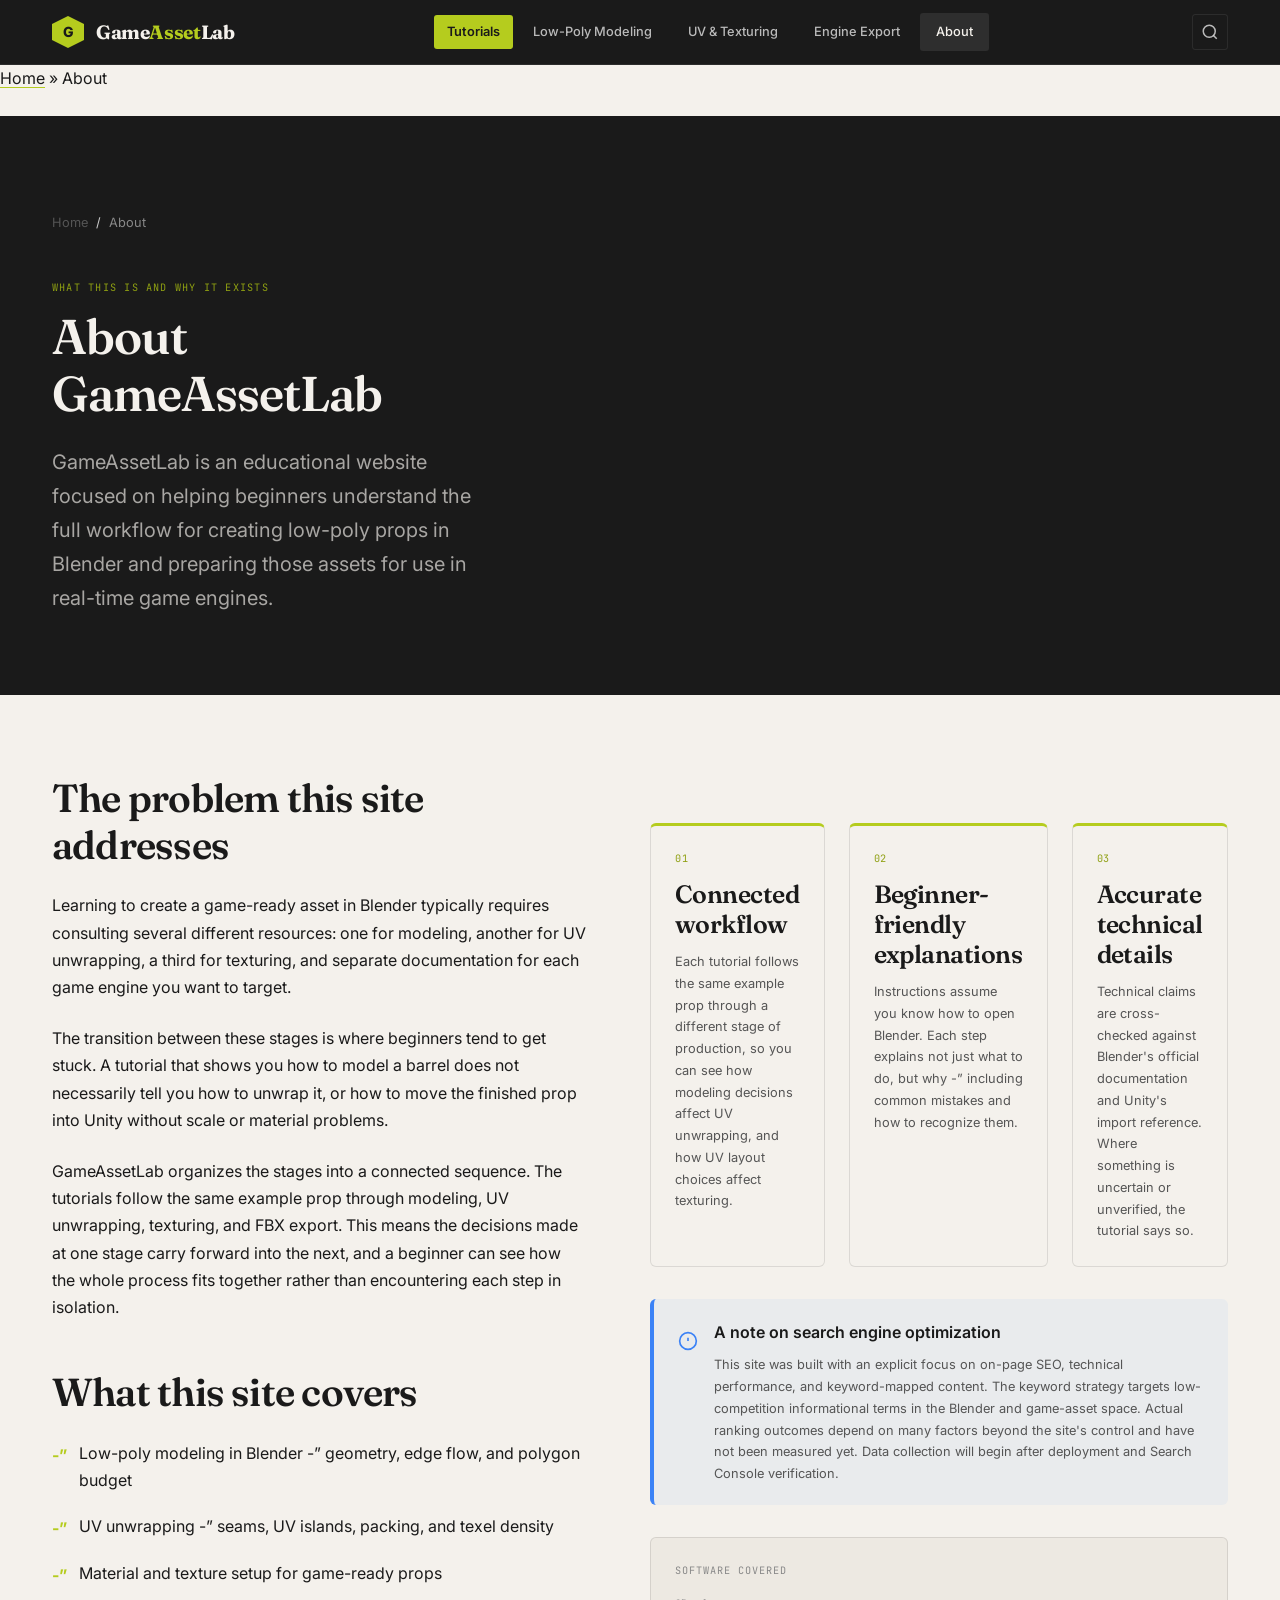
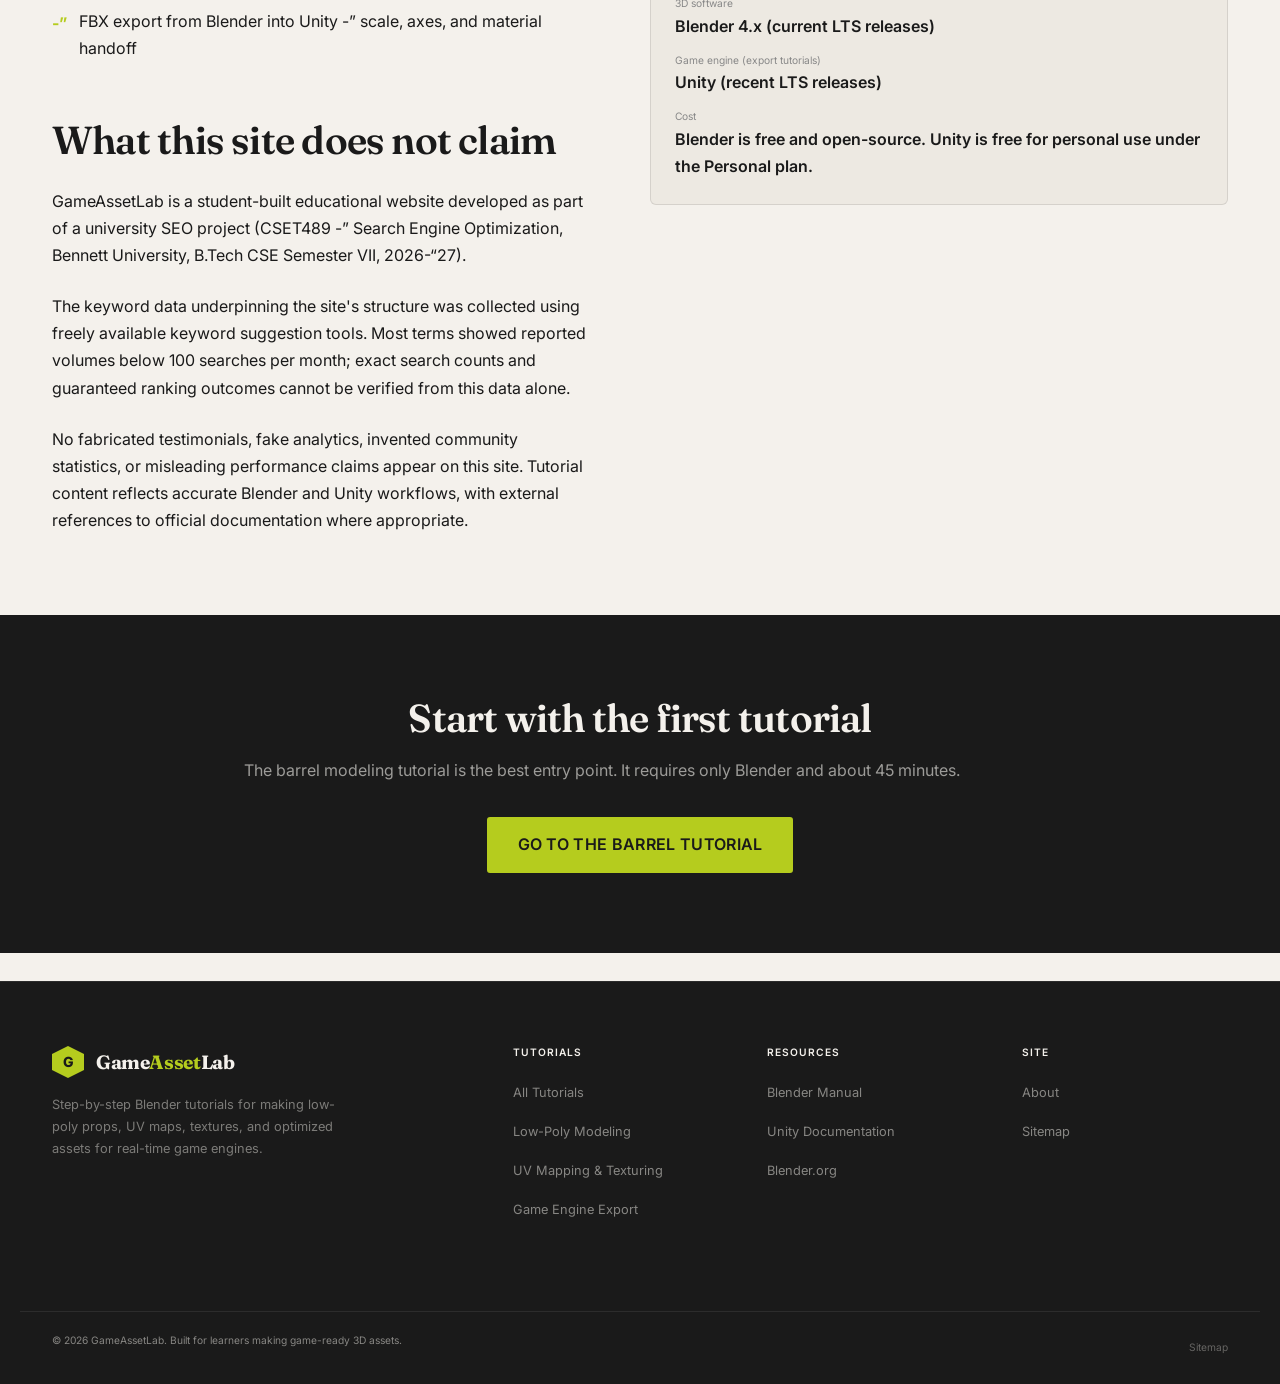
==== about/index.html @ b9eb18ea "Fix corrupted characters" ====
<!DOCTYPE html>
<html lang="en-US" class="no-js">
<head><meta charset="UTF-8">
	
	<meta name="viewport" content="width=device-width, initial-scale=1">
	<meta http-equiv="X-UA-Compatible" content="IE=edge">
	<meta name="robots" content="index, follow, max-image-preview:large, max-snippet:-1, max-video-preview:-1">

	<!-- This site is optimized with the Yoast SEO plugin v28.7 - https://yoast.com/product/yoast-seo-wordpress/ -->
	<title>About - GameAssetLab</title>
	<link rel="canonical" href="/about/">
	<meta property="og:locale" content="en_US">
	<meta property="og:type" content="article">
	<meta property="og:title" content="About - GameAssetLab">
	<meta property="og:url" content="/about/">
	<meta property="og:site_name" content="GameAssetLab">
	<meta name="twitter:card" content="summary_large_image">
	<script type="application/ld+json" class="yoast-schema-graph">{
	    "@context": "https:\/\/schema.org",
	    "@graph": [
	        {
	            "@type": "WebPage",
	            "@id": "\/about\/",
	            "url": "\/about\/",
	            "name": "About - GameAssetLab",
	            "isPartOf": {
	                "@id": "\/#website"
	            },
	            "datePublished": "2026-10-15T13:55:11+00:00",
	            "breadcrumb": {
	                "@id": "\/about\/#breadcrumb"
	            },
	            "inLanguage": "en-US",
	            "potentialAction": [
	                {
	                    "@type": "ReadAction",
	                    "target": [
	                        "\/about\/"
	                    ]
	                }
	            ]
	        },
	        {
	            "@type": "BreadcrumbList",
	            "@id": "\/about\/#breadcrumb",
	            "itemListElement": [
	                {
	                    "@type": "ListItem",
	                    "position": 1,
	                    "name": "Home",
	                    "item": "\/"
	                },
	                {
	                    "@type": "ListItem",
	                    "position": 2,
	                    "name": "About"
	                }
	            ]
	        },
	        {
	            "@type": "WebSite",
	            "@id": "\/#website",
	            "url": "\/",
	            "name": "GameAssetLab",
	            "description": "",
	            "potentialAction": [
	                {
	                    "@type": "SearchAction",
	                    "target": {
	                        "@type": "EntryPoint",
	                        "urlTemplate": "\/?s={search_term_string}"
	                    },
	                    "query-input": {
	                        "@type": "PropertyValueSpecification",
	                        "valueRequired": true,
	                        "valueName": "search_term_string"
	                    }
	                }
	            ],
	            "inLanguage": "en-US"
	        }
	    ]
	}</script>
	<!-- / Yoast SEO plugin. -->



<link rel="dns-prefetch" href="//fonts.googleapis.com">


<style id="wp-img-auto-sizes-contain-inline-css">
img:is([sizes=auto i],[sizes^="auto," i]){contain-intrinsic-size:3000px 1500px}
/*# sourceURL=wp-img-auto-sizes-contain-inline-css */
</style>
<style id="wp-emoji-styles-inline-css">

	img.wp-smiley, img.emoji {
		display: inline !important;
		border: none !important;
		box-shadow: none !important;
		height: 1em !important;
		width: 1em !important;
		margin: 0 0.07em !important;
		vertical-align: -0.1em !important;
		background: none !important;
		padding: 0 !important;
	}
/*# sourceURL=wp-emoji-styles-inline-css */
</style>
<style id="wp-block-library-inline-css">
:root{--wp-block-synced-color:#7a00df;--wp-block-synced-color--rgb:122,0,223;--wp-bound-block-color:var(--wp-block-synced-color);--wp-editor-canvas-background:#ddd;--wp-admin-theme-color:#007cba;--wp-admin-theme-color--rgb:0,124,186;--wp-admin-theme-color-darker-10:#006ba1;--wp-admin-theme-color-darker-10--rgb:0,107,160.5;--wp-admin-theme-color-darker-20:#005a87;--wp-admin-theme-color-darker-20--rgb:0,90,135;--wp-admin-border-width-focus:2px}@media (min-resolution:192dpi){:root{--wp-admin-border-width-focus:1.5px}}.wp-element-button{cursor:pointer}:root .has-very-light-gray-background-color{background-color:#eee}:root .has-very-dark-gray-background-color{background-color:#313131}:root .has-very-light-gray-color{color:#eee}:root .has-very-dark-gray-color{color:#313131}:root .has-vivid-green-cyan-to-vivid-cyan-blue-gradient-background{background:linear-gradient(135deg,#00d084,#0693e3)}:root .has-purple-crush-gradient-background{background:linear-gradient(135deg,#34e2e4,#4721fb 50%,#ab1dfe)}:root .has-hazy-dawn-gradient-background{background:linear-gradient(135deg,#faaca8,#dad0ec)}:root .has-subdued-olive-gradient-background{background:linear-gradient(135deg,#fafae1,#67a671)}:root .has-atomic-cream-gradient-background{background:linear-gradient(135deg,#fdd79a,#004a59)}:root .has-nightshade-gradient-background{background:linear-gradient(135deg,#330968,#31cdcf)}:root .has-midnight-gradient-background{background:linear-gradient(135deg,#020381,#2874fc)}:root{--wp--preset--font-size--normal:16px;--wp--preset--font-size--huge:42px}.has-regular-font-size{font-size:1em}.has-larger-font-size{font-size:2.625em}.has-normal-font-size{font-size:var(--wp--preset--font-size--normal)}.has-huge-font-size{font-size:var(--wp--preset--font-size--huge)}:root .has-text-align-center{text-align:center}:root .has-text-align-left{text-align:left}:root .has-text-align-right{text-align:right}.has-fit-text{white-space:nowrap!important}#end-resizable-editor-section{display:none}.aligncenter{clear:both}.items-justified-left{justify-content:flex-start}.items-justified-center{justify-content:center}.items-justified-right{justify-content:flex-end}.items-justified-space-between{justify-content:space-between}.screen-reader-text{word-wrap:normal!important;border:0;clip-path:inset(50%);height:1px;margin:-1px;overflow:hidden;padding:0;position:absolute;width:1px;word-break:normal!important}.screen-reader-text:focus{background-color:#ddd;clip-path:none;color:#444;display:block;font-size:1em;height:auto;left:5px;line-height:normal;padding:15px 23px 14px;text-decoration:none;top:5px;width:auto;z-index:100000}html :where(.has-border-color){border-style:solid}html :where([style^=border-color],[style*=";border-color"],[style*="; border-color"]){border-style:solid}html :where([style^=border-top-color],[style*=";border-top-color"],[style*="; border-top-color"]){border-top-style:solid}html :where([style^=border-right-color],[style*=";border-right-color"],[style*="; border-right-color"]){border-right-style:solid}html :where([style^=border-bottom-color],[style*=";border-bottom-color"],[style*="; border-bottom-color"]){border-bottom-style:solid}html :where([style^=border-left-color],[style*=";border-left-color"],[style*="; border-left-color"]){border-left-style:solid}html :where([style^=border-width],[style*=";border-width"],[style*="; border-width"]){border-style:solid}html :where([style^=border-top-width],[style*=";border-top-width"],[style*="; border-top-width"]){border-top-style:solid}html :where([style^=border-right-width],[style*=";border-right-width"],[style*="; border-right-width"]){border-right-style:solid}html :where([style^=border-bottom-width],[style*=";border-bottom-width"],[style*="; border-bottom-width"]){border-bottom-style:solid}html :where([style^=border-left-width],[style*=";border-left-width"],[style*="; border-left-width"]){border-left-style:solid}html :where(img[class*=wp-image-]){height:auto;max-width:100%}:where(figure){margin:0 0 1em}html :where(.is-position-sticky){--wp-admin--admin-bar--position-offset:var(--wp-admin--admin-bar--height,0px)}@media screen and (max-width:600px){html :where(.is-position-sticky){--wp-admin--admin-bar--position-offset:0px}}

/*# sourceURL=/wp-includes/css/dist/block-library/common.min.css */
</style>
<style id="classic-theme-styles-inline-css">
/*! This file is auto-generated */
.wp-block-button__link{color:#fff;background-color:#32373c;border-radius:9999px;box-shadow:none;text-decoration:none;padding:calc(.667em + 2px) calc(1.333em + 2px);font-size:1.125em}.wp-block-file__button{background:#32373c;color:#fff;text-decoration:none}
/*# sourceURL=/wp-includes/css/classic-themes.min.css */
</style>

<style id="global-styles-inline-css">
:root{--wp--preset--aspect-ratio--square: 1;--wp--preset--aspect-ratio--4-3: 4/3;--wp--preset--aspect-ratio--3-4: 3/4;--wp--preset--aspect-ratio--3-2: 3/2;--wp--preset--aspect-ratio--2-3: 2/3;--wp--preset--aspect-ratio--16-9: 16/9;--wp--preset--aspect-ratio--9-16: 9/16;--wp--preset--color--black: #000000;--wp--preset--color--cyan-bluish-gray: #abb8c3;--wp--preset--color--white: #ffffff;--wp--preset--color--pale-pink: #f78da7;--wp--preset--color--vivid-red: #cf2e2e;--wp--preset--color--luminous-vivid-orange: #ff6900;--wp--preset--color--luminous-vivid-amber: #fcb900;--wp--preset--color--light-green-cyan: #7bdcb5;--wp--preset--color--vivid-green-cyan: #00d084;--wp--preset--color--pale-cyan-blue: #8ed1fc;--wp--preset--color--vivid-cyan-blue: #0693e3;--wp--preset--color--vivid-purple: #9b51e0;--wp--preset--gradient--vivid-cyan-blue-to-vivid-purple: linear-gradient(135deg,rgb(6,147,227) 0%,rgb(155,81,224) 100%);--wp--preset--gradient--light-green-cyan-to-vivid-green-cyan: linear-gradient(135deg,rgb(122,220,180) 0%,rgb(0,208,130) 100%);--wp--preset--gradient--luminous-vivid-amber-to-luminous-vivid-orange: linear-gradient(135deg,rgb(252,185,0) 0%,rgb(255,105,0) 100%);--wp--preset--gradient--luminous-vivid-orange-to-vivid-red: linear-gradient(135deg,rgb(255,105,0) 0%,rgb(207,46,46) 100%);--wp--preset--gradient--very-light-gray-to-cyan-bluish-gray: linear-gradient(135deg,rgb(238,238,238) 0%,rgb(169,184,195) 100%);--wp--preset--gradient--cool-to-warm-spectrum: linear-gradient(135deg,rgb(74,234,220) 0%,rgb(151,120,209) 20%,rgb(207,42,186) 40%,rgb(238,44,130) 60%,rgb(251,105,98) 80%,rgb(254,248,76) 100%);--wp--preset--gradient--blush-light-purple: linear-gradient(135deg,rgb(255,206,236) 0%,rgb(152,150,240) 100%);--wp--preset--gradient--blush-bordeaux: linear-gradient(135deg,rgb(254,205,165) 0%,rgb(254,45,45) 50%,rgb(107,0,62) 100%);--wp--preset--gradient--luminous-dusk: linear-gradient(135deg,rgb(255,203,112) 0%,rgb(199,81,192) 50%,rgb(65,88,208) 100%);--wp--preset--gradient--pale-ocean: linear-gradient(135deg,rgb(255,245,203) 0%,rgb(182,227,212) 50%,rgb(51,167,181) 100%);--wp--preset--gradient--electric-grass: linear-gradient(135deg,rgb(202,248,128) 0%,rgb(113,206,126) 100%);--wp--preset--gradient--midnight: linear-gradient(135deg,rgb(2,3,129) 0%,rgb(40,116,252) 100%);--wp--preset--font-size--small: 13px;--wp--preset--font-size--medium: 20px;--wp--preset--font-size--large: 36px;--wp--preset--font-size--x-large: 42px;--wp--preset--spacing--20: 0.44rem;--wp--preset--spacing--30: 0.67rem;--wp--preset--spacing--40: 1rem;--wp--preset--spacing--50: 1.5rem;--wp--preset--spacing--60: 2.25rem;--wp--preset--spacing--70: 3.38rem;--wp--preset--spacing--80: 5.06rem;--wp--preset--shadow--natural: 6px 6px 9px rgba(0, 0, 0, 0.2);--wp--preset--shadow--deep: 12px 12px 50px rgba(0, 0, 0, 0.4);--wp--preset--shadow--sharp: 6px 6px 0px rgba(0, 0, 0, 0.2);--wp--preset--shadow--outlined: 6px 6px 0px -3px rgb(255, 255, 255), 6px 6px rgb(0, 0, 0);--wp--preset--shadow--crisp: 6px 6px 0px rgb(0, 0, 0);}.wp-block-button{--wp--preset--dimension--25: 25%;--wp--preset--dimension--50: 50%;--wp--preset--dimension--75: 75%;--wp--preset--dimension--100: 100%;}:where(body) { margin: 0; }:where(.is-layout-flex){gap: 0.5em;}:where(.is-layout-grid){gap: 0.5em;}body .is-layout-flex{display: flex;}.is-layout-flex{flex-wrap: wrap;align-items: center;}.is-layout-flex > :is(*, div){margin: 0;}body .is-layout-grid{display: grid;}.is-layout-grid > :is(*, div){margin: 0;}body{padding-top: 0px;padding-right: 0px;padding-bottom: 0px;padding-left: 0px;}:root :where(.wp-element-button, .wp-block-button__link){background-color: #32373c;border-width: 0;color: #fff;font-family: inherit;font-size: inherit;font-style: inherit;font-weight: inherit;letter-spacing: inherit;line-height: inherit;padding-top: calc(0.667em + 2px);padding-right: calc(1.333em + 2px);padding-bottom: calc(0.667em + 2px);padding-left: calc(1.333em + 2px);text-decoration: none;text-transform: inherit;}.has-black-color{color: var(--wp--preset--color--black) !important;}.has-cyan-bluish-gray-color{color: var(--wp--preset--color--cyan-bluish-gray) !important;}.has-white-color{color: var(--wp--preset--color--white) !important;}.has-pale-pink-color{color: var(--wp--preset--color--pale-pink) !important;}.has-vivid-red-color{color: var(--wp--preset--color--vivid-red) !important;}.has-luminous-vivid-orange-color{color: var(--wp--preset--color--luminous-vivid-orange) !important;}.has-luminous-vivid-amber-color{color: var(--wp--preset--color--luminous-vivid-amber) !important;}.has-light-green-cyan-color{color: var(--wp--preset--color--light-green-cyan) !important;}.has-vivid-green-cyan-color{color: var(--wp--preset--color--vivid-green-cyan) !important;}.has-pale-cyan-blue-color{color: var(--wp--preset--color--pale-cyan-blue) !important;}.has-vivid-cyan-blue-color{color: var(--wp--preset--color--vivid-cyan-blue) !important;}.has-vivid-purple-color{color: var(--wp--preset--color--vivid-purple) !important;}.has-black-background-color{background-color: var(--wp--preset--color--black) !important;}.has-cyan-bluish-gray-background-color{background-color: var(--wp--preset--color--cyan-bluish-gray) !important;}.has-white-background-color{background-color: var(--wp--preset--color--white) !important;}.has-pale-pink-background-color{background-color: var(--wp--preset--color--pale-pink) !important;}.has-vivid-red-background-color{background-color: var(--wp--preset--color--vivid-red) !important;}.has-luminous-vivid-orange-background-color{background-color: var(--wp--preset--color--luminous-vivid-orange) !important;}.has-luminous-vivid-amber-background-color{background-color: var(--wp--preset--color--luminous-vivid-amber) !important;}.has-light-green-cyan-background-color{background-color: var(--wp--preset--color--light-green-cyan) !important;}.has-vivid-green-cyan-background-color{background-color: var(--wp--preset--color--vivid-green-cyan) !important;}.has-pale-cyan-blue-background-color{background-color: var(--wp--preset--color--pale-cyan-blue) !important;}.has-vivid-cyan-blue-background-color{background-color: var(--wp--preset--color--vivid-cyan-blue) !important;}.has-vivid-purple-background-color{background-color: var(--wp--preset--color--vivid-purple) !important;}.has-black-border-color{border-color: var(--wp--preset--color--black) !important;}.has-cyan-bluish-gray-border-color{border-color: var(--wp--preset--color--cyan-bluish-gray) !important;}.has-white-border-color{border-color: var(--wp--preset--color--white) !important;}.has-pale-pink-border-color{border-color: var(--wp--preset--color--pale-pink) !important;}.has-vivid-red-border-color{border-color: var(--wp--preset--color--vivid-red) !important;}.has-luminous-vivid-orange-border-color{border-color: var(--wp--preset--color--luminous-vivid-orange) !important;}.has-luminous-vivid-amber-border-color{border-color: var(--wp--preset--color--luminous-vivid-amber) !important;}.has-light-green-cyan-border-color{border-color: var(--wp--preset--color--light-green-cyan) !important;}.has-vivid-green-cyan-border-color{border-color: var(--wp--preset--color--vivid-green-cyan) !important;}.has-pale-cyan-blue-border-color{border-color: var(--wp--preset--color--pale-cyan-blue) !important;}.has-vivid-cyan-blue-border-color{border-color: var(--wp--preset--color--vivid-cyan-blue) !important;}.has-vivid-purple-border-color{border-color: var(--wp--preset--color--vivid-purple) !important;}.has-vivid-cyan-blue-to-vivid-purple-gradient-background{background: var(--wp--preset--gradient--vivid-cyan-blue-to-vivid-purple) !important;}.has-light-green-cyan-to-vivid-green-cyan-gradient-background{background: var(--wp--preset--gradient--light-green-cyan-to-vivid-green-cyan) !important;}.has-luminous-vivid-amber-to-luminous-vivid-orange-gradient-background{background: var(--wp--preset--gradient--luminous-vivid-amber-to-luminous-vivid-orange) !important;}.has-luminous-vivid-orange-to-vivid-red-gradient-background{background: var(--wp--preset--gradient--luminous-vivid-orange-to-vivid-red) !important;}.has-very-light-gray-to-cyan-bluish-gray-gradient-background{background: var(--wp--preset--gradient--very-light-gray-to-cyan-bluish-gray) !important;}.has-cool-to-warm-spectrum-gradient-background{background: var(--wp--preset--gradient--cool-to-warm-spectrum) !important;}.has-blush-light-purple-gradient-background{background: var(--wp--preset--gradient--blush-light-purple) !important;}.has-blush-bordeaux-gradient-background{background: var(--wp--preset--gradient--blush-bordeaux) !important;}.has-luminous-dusk-gradient-background{background: var(--wp--preset--gradient--luminous-dusk) !important;}.has-pale-ocean-gradient-background{background: var(--wp--preset--gradient--pale-ocean) !important;}.has-electric-grass-gradient-background{background: var(--wp--preset--gradient--electric-grass) !important;}.has-midnight-gradient-background{background: var(--wp--preset--gradient--midnight) !important;}.has-small-font-size{font-size: var(--wp--preset--font-size--small) !important;}.has-medium-font-size{font-size: var(--wp--preset--font-size--medium) !important;}.has-large-font-size{font-size: var(--wp--preset--font-size--large) !important;}.has-x-large-font-size{font-size: var(--wp--preset--font-size--x-large) !important;}
/*# sourceURL=global-styles-inline-css */
</style>

<link rel="stylesheet" id="gal-fonts-css" href="https://fonts.googleapis.com/css2?family=Fraunces:ital,opsz,wght@0,9..144,300..900;1,9..144,300..900&amp;family=Inter:wght@400;500;600&amp;family=JetBrains+Mono:wght@400;700&amp;display=swap" media="all">
<link rel="stylesheet" id="gameassetlab-style-css" href="/wp-content/themes/gameassetlab-theme/style.css?ver=1.0.0" media="all">
<link rel="stylesheet" id="gameassetlab-components-css" href="/wp-content/themes/gameassetlab-theme/assets/css/components.css?ver=1.0.0" media="all">
</head>
<body class="wp-singular page-template page-template-page-templates page-template-page-about page-template-page-templatespage-about-php page page-id-16 wp-embed-responsive wp-theme-gameassetlab-theme">

<a class="skip-link" href="#main">Skip to main content</a>
<div class="reading-progress" id="reading-progress" role="progressbar" aria-label="Reading progress"></div>

<header class="site-header" role="banner">
	<div class="site-header__inner">

		<!-- Logo -->
		<a href="/" class="site-logo" rel="home" aria-label="GameAssetLab -” home">
			<div class="site-logo__mark" aria-hidden="true">G</div>
			<span class="site-logo__text">Game<span>Asset</span>Lab</span>
		</a>

		<!-- Primary Navigation -->
		<nav class="site-nav" id="site-nav" role="navigation" aria-label="Primary">
			<a href="/tutorials/" class="site-nav__link site-nav__link--cta">Tutorials</a><a href="/tutorial-category/low-poly-modeling/" class="site-nav__link">Low-Poly Modeling</a><a href="/tutorial-category/uv-texturing/" class="site-nav__link">UV &amp; Texturing</a><a href="/tutorial-category/engine-export/" class="site-nav__link">Engine Export</a><a href="/about/" class="site-nav__link" aria-current="page">About</a>		</nav>

		<div class="flex" style="gap:0.5rem; align-items:center;">
			<!-- Search toggle -->
			<button class="header-search-btn" id="search-toggle" aria-label="Open search" aria-expanded="false" aria-controls="header-search">
				<svg width="18" height="18" viewbox="0 0 24 24" fill="none" stroke="currentColor" stroke-width="2" aria-hidden="true" focusable="false">
					<circle cx="11" cy="11" r="8"></circle><path d="m21 21-4.35-4.35"></path>
				</svg>
			</button>

			<!-- Mobile toggle -->
			<button class="mobile-menu-toggle" id="mobile-menu-toggle" aria-label="Toggle navigation menu" aria-expanded="false" aria-controls="site-nav">
				<span></span><span></span><span></span>
			</button>
		</div>

	</div><!-- /.site-header__inner -->

	<!-- Search overlay -->
	<div class="header-search-overlay" id="header-search" role="search" aria-label="Site search">
		<form method="get" action="/">
			<label for="header-search-input" class="sr-only">Search tutorials</label>
			<input type="search" id="header-search-input" name="s" placeholder="Search tutorials, topics, or steps…" autocomplete="off" value="">
		</form>
	</div>
</header>

<p id="breadcrumbs"><span><span><a href="/">Home</a></span> » <span class="breadcrumb_last" aria-current="page">About</span></span></p>
<main id="main" tabindex="-1">

	<!-- About hero -->
	<div class="about-hero">
		<div class="container">
			<nav class="breadcrumbs" aria-label="Breadcrumb"><ol><li><a href="/">Home</a></li><li aria-current="page">About</li></ol></nav>			<div style="max-width: 44ch; margin-top: var(--space-6);">
				<span class="section-eyebrow">What this is and why it exists</span>
				<h1 style="font-family:var(--font-display); font-size:var(--text-3xl); color:var(--color-paper); line-height:1.15; margin-bottom:var(--space-6);">
					About GameAssetLab
				</h1>
				<p style="font-size:var(--text-md); color:rgba(244,241,236,0.65); line-height:1.7;">
					GameAssetLab is an educational website focused on helping beginners understand the full
					workflow for creating low-poly props in Blender and preparing those assets for use in
					real-time game engines.
				</p>
			</div>
		</div>
	</div>

	<section class="section section--paper">
		<div class="container">
			<div style="display:grid; grid-template-columns:1fr 1fr; gap:var(--space-16); align-items:start;">
				<div>
					<h2 style="font-size:var(--text-2xl); margin-bottom:var(--space-6);">The problem this site addresses</h2>
					<p>
						Learning to create a game-ready asset in Blender typically requires consulting several
						different resources: one for modeling, another for UV unwrapping, a third for texturing,
						and separate documentation for each game engine you want to target.
					</p>
					<p>
						The transition between these stages is where beginners tend to get stuck. A tutorial that
						shows you how to model a barrel does not necessarily tell you how to unwrap it, or how to
						move the finished prop into Unity without scale or material problems.
					</p>
					<p>
						GameAssetLab organizes the stages into a connected sequence. The tutorials follow the same
						example prop through modeling, UV unwrapping, texturing, and FBX export. This means the
						decisions made at one stage carry forward into the next, and a beginner can see how the
						whole process fits together rather than encountering each step in isolation.
					</p>

					<h2 style="font-size:var(--text-2xl); margin-top:var(--space-12); margin-bottom:var(--space-6);">What this site covers</h2>
					<ul style="list-style:none; padding:0; display:flex; flex-direction:column; gap:var(--space-3);">
												<li style="display:flex; gap:var(--space-3); align-items:flex-start;">
							<span style="color:var(--color-accent); font-weight:700; margin-top:2px;" aria-hidden="true">-”</span>
							Low-poly modeling in Blender -” geometry, edge flow, and polygon budget						</li>
												<li style="display:flex; gap:var(--space-3); align-items:flex-start;">
							<span style="color:var(--color-accent); font-weight:700; margin-top:2px;" aria-hidden="true">-”</span>
							UV unwrapping -” seams, UV islands, packing, and texel density						</li>
												<li style="display:flex; gap:var(--space-3); align-items:flex-start;">
							<span style="color:var(--color-accent); font-weight:700; margin-top:2px;" aria-hidden="true">-”</span>
							Material and texture setup for game-ready props						</li>
												<li style="display:flex; gap:var(--space-3); align-items:flex-start;">
							<span style="color:var(--color-accent); font-weight:700; margin-top:2px;" aria-hidden="true">-”</span>
							FBX export from Blender into Unity -” scale, axes, and material handoff						</li>
											</ul>

					<h2 style="font-size:var(--text-2xl); margin-top:var(--space-12); margin-bottom:var(--space-6);">What this site does not claim</h2>
					<p>
						GameAssetLab is a student-built educational website developed as part of a university SEO project (CSET489 -” Search Engine Optimization, Bennett University, B.Tech CSE Semester VII, 2026-“27).
					</p>
					<p>
						The keyword data underpinning the site's structure was collected using freely available keyword suggestion tools. Most terms showed reported volumes below 100 searches per month; exact search counts and guaranteed ranking outcomes cannot be verified from this data alone.
					</p>
					<p>
						No fabricated testimonials, fake analytics, invented community statistics, or misleading performance claims appear on this site. Tutorial content reflects accurate Blender and Unity workflows, with external references to official documentation where appropriate.
					</p>
				</div>

				<div>
					<!-- Pillars -->
					<div class="about-pillars">
						<div class="pillar">
							<span class="pillar__number">01</span>
							<h3 class="pillar__title">Connected workflow</h3>
							<p class="pillar__text">Each tutorial follows the same example prop through a different stage of production, so you can see how modeling decisions affect UV unwrapping, and how UV layout choices affect texturing.</p>
						</div>
						<div class="pillar">
							<span class="pillar__number">02</span>
							<h3 class="pillar__title">Beginner-friendly explanations</h3>
							<p class="pillar__text">Instructions assume you know how to open Blender. Each step explains not just what to do, but why -” including common mistakes and how to recognize them.</p>
						</div>
						<div class="pillar">
							<span class="pillar__number">03</span>
							<h3 class="pillar__title">Accurate technical details</h3>
							<p class="pillar__text">Technical claims are cross-checked against Blender's official documentation and Unity's import reference. Where something is uncertain or unverified, the tutorial says so.</p>
						</div>
					</div>

					<!-- Keyword strategy note (honest disclosure) -->
					<div class="callout callout--note" style="margin-top:var(--space-8);">
						<div class="callout__icon" aria-hidden="true">
							<svg width="20" height="20" viewbox="0 0 24 24" fill="none" stroke="#3b82f6" stroke-width="2"><circle cx="12" cy="12" r="10"></circle><line x1="12" y1="8" x2="12" y2="12"></line><line x1="12" y1="16" x2="12.01" y2="16"></line></svg>
						</div>
						<div class="callout__body">
							<p class="callout__title">A note on search engine optimization</p>
							<p style="font-size:var(--text-sm); color:var(--color-ink-60); margin-bottom:0;">
								This site was built with an explicit focus on on-page SEO, technical performance, and keyword-mapped content. The keyword strategy targets low-competition informational terms in the Blender and game-asset space. Actual ranking outcomes depend on many factors beyond the site's control and have not been measured yet. Data collection will begin after deployment and Search Console verification.
							</p>
						</div>
					</div>

					<!-- Software versions note -->
					<div style="margin-top:var(--space-6); background:var(--color-paper-dark); border:1px solid var(--color-border-light); border-radius:var(--radius-md); padding:var(--space-6);">
						<p style="font-family:var(--font-mono); font-size:var(--text-xs); color:var(--color-ink-40); text-transform:uppercase; letter-spacing:0.1em; margin-bottom:var(--space-4);">Software covered</p>
						<dl style="display:grid; gap:var(--space-3);">
							<div>
								<dt style="font-size:var(--text-xs); color:var(--color-ink-40);">3D software</dt>
								<dd style="font-weight:600;">Blender 4.x (current LTS releases)</dd>
							</div>
							<div>
								<dt style="font-size:var(--text-xs); color:var(--color-ink-40);">Game engine (export tutorials)</dt>
								<dd style="font-weight:600;">Unity (recent LTS releases)</dd>
							</div>
							<div>
								<dt style="font-size:var(--text-xs); color:var(--color-ink-40);">Cost</dt>
								<dd style="font-weight:600;">Blender is free and open-source. Unity is free for personal use under the Personal plan.</dd>
							</div>
						</dl>
					</div>
				</div>
			</div>
		</div>
	</section>

	<!-- CTA -->
	<section class="section section--dark" style="text-align:center;">
		<div class="container--sm">
			<h2 style="font-family:var(--font-display); font-size:var(--text-2xl); color:var(--color-paper); margin-bottom:var(--space-4);">
				Start with the first tutorial
			</h2>
			<p style="color:rgba(244,241,236,0.6); margin-bottom:var(--space-8);">
				The barrel modeling tutorial is the best entry point. It requires only Blender and about 45 minutes.
			</p>
			<a href="/tutorial-category/low-poly-modeling/low-poly-barrel-blender/" class="btn btn-primary btn-lg">
				Go to the barrel tutorial
			</a>
		</div>
	</section>

</main>

﻿
<footer class="site-footer" role="contentinfo">
	<div class="site-footer__top">

		<!-- Brand column -->
		<div class="footer-brand">
			<a href="/" class="site-logo" rel="home" aria-label="GameAssetLab -” home">
				<div class="site-logo__mark" aria-hidden="true">G</div>
				<span class="site-logo__text">Game<span>Asset</span>Lab</span>
			</a>
			<p class="footer-brand__desc">
				Step-by-step Blender tutorials for making low-poly props, UV maps, textures, and optimized assets for real-time game engines.
			</p>
		</div>

		<!-- Tutorials column -->
		<div class="footer-col">
			<h4 class="footer-col__heading">Tutorials</h4>
			<ul>
				<li><a href="/tutorials/">All Tutorials</a></li>
				<li><a href="/tutorial-category/low-poly-modeling/">Low-Poly Modeling</a></li>
				<li><a href="/tutorial-category/uv-texturing/">UV Mapping &amp; Texturing</a></li>
				<li><a href="/tutorial-category/engine-export/">Game Engine Export</a></li>
			</ul>
		</div>

		<!-- Resources column -->
		<div class="footer-col">
			<h4 class="footer-col__heading">Resources</h4>
			<ul>
				<li><a href="https://docs.blender.org/" target="_blank" rel="noopener noreferrer">Blender Manual</a></li>
				<li><a href="https://docs.unity3d.com/Manual/index.html" target="_blank" rel="noopener noreferrer">Unity Documentation</a></li>
				<li><a href="https://www.blender.org/" target="_blank" rel="noopener noreferrer">Blender.org</a></li>
			</ul>
		</div>

		<!-- Site column -->
		<div class="footer-col">
			<h4 class="footer-col__heading">Site</h4>
			<ul>
				<li><a href="/about/">About</a></li>
				<li><a href="/sitemap.xml">Sitemap</a></li>
							</ul>
		</div>

	</div><!-- /.site-footer__top -->

	<div class="site-footer__bottom">
		<p>
			© 2026 GameAssetLab.
			Built for learners making game-ready 3D assets.		</p>
		<nav class="footer-legal" aria-label="Legal">
						<a href="/sitemap.xml">Sitemap</a>
		</nav>
	</div><!-- /.site-footer__bottom -->

</footer>

<script type="speculationrules">
{"prefetch":[{"source":"document","where":{"and":[{"href_matches":"/*"},{"not":{"href_matches":["/wp-*.php","/wp-admin/*","/wp-content/uploads/*","/wp-content/*","/wp-content/plugins/*","/wp-content/themes/gameassetlab-theme/*","/*\\?(.+)"]}},{"not":{"selector_matches":"a[rel~=\"nofollow\"]"}},{"not":{"selector_matches":".no-prefetch, .no-prefetch a"}}]},"eagerness":"conservative"}]}
</script>
<script id="gameassetlab-main-js-extra">
var galData = {"ajaxUrl":"/wp-admin/admin-ajax.php","nonce":"1cc3f652be","searchUrl":"/search/","siteUrl":"http://localhost:8881"};
//# sourceURL=gameassetlab-main-js-extra
</script>
<script data-wp-strategy="defer" defer id="gameassetlab-main-js" src="/wp-content/themes/gameassetlab-theme/assets/js/main.js?ver=1.0.0"></script>
<script id="wp-emoji-settings" type="application/json">
{"baseUrl":"https://s.w.org/images/core/emoji/17.0.2/72x72/","ext":".png","svgUrl":"https://s.w.org/images/core/emoji/17.0.2/svg/","svgExt":".svg","source":{"concatemoji":"/wp-includes/js/wp-emoji-release.min.js?ver=7.1.3"}}
</script>
<script type="module">
/*! This file is auto-generated */
var e="script#wp-emoji-settings",t=document.querySelector(e);if(!(t instanceof HTMLScriptElement))throw new Error("Element missing: "+e);const r=JSON.parse(t.text),s=(window._wpemojiSettings=r,"wpEmojiSettingsSupports"),o=["flag","emoji"];function i(e){try{var t={supportTests:e,timestamp:(new Date).valueOf()};sessionStorage.setItem(s,JSON.stringify(t))}catch(e){}}function c(e,t,n){e.clearRect(0,0,e.canvas.width,e.canvas.height),e.fillText(t,0,0);t=new Uint32Array(e.getImageData(0,0,e.canvas.width,e.canvas.height).data);e.clearRect(0,0,e.canvas.width,e.canvas.height),e.fillText(n,0,0);const r=new Uint32Array(e.getImageData(0,0,e.canvas.width,e.canvas.height).data);return t.every((e,t)=>e===r[t])}function p(e,t){e.clearRect(0,0,e.canvas.width,e.canvas.height),e.fillText(t,0,0);var n=e.getImageData(16,16,1,1);for(let e=0;e<n.data.length;e++)if(0!==n.data[e])return!1;return!0}function u(e,t,n,r){switch(t){case"flag":return n(e,"\ud83c\udff3\ufe0f\u200d\u26a7\ufe0f","\ud83c\udff3\ufe0f\u200b\u26a7\ufe0f")?!1:!n(e,"\ud83c\udde8\ud83c\uddf6","\ud83c\udde8\u200b\ud83c\uddf6")&&!n(e,"\ud83c\udff4\udb40\udc67\udb40\udc62\udb40\udc65\udb40\udc6e\udb40\udc67\udb40\udc7f","\ud83c\udff4\u200b\udb40\udc67\u200b\udb40\udc62\u200b\udb40\udc65\u200b\udb40\udc6e\u200b\udb40\udc67\u200b\udb40\udc7f");case"emoji":return!r(e,"\ud83e\u1fac8")}return!1}function f(e,t,n,r){let a;const s=(a="undefined"!=typeof WorkerGlobalScope&&self instanceof WorkerGlobalScope?new OffscreenCanvas(300,150):document.createElement("canvas")).getContext("2d",{willReadFrequently:!0}),o=(s.textBaseline="top",s.font="600 32px Arial",{});return e.forEach(e=>{o[e]=t(s,e,n,r)}),o}function a(e){var t=document.createElement("script");t.src=e,t.defer=!0,document.head.appendChild(t)}r.supports={everything:!0,everythingExceptFlag:!0},new Promise(t=>{let n=function(){try{var e=JSON.parse(sessionStorage.getItem(s));if("object"==typeof e&&"number"==typeof e.timestamp&&(new Date).valueOf()<e.timestamp+604800&&"object"==typeof e.supportTests)return e.supportTests}catch(e){}return null}();if(!n){if("undefined"!=typeof Worker&&"undefined"!=typeof OffscreenCanvas&&"undefined"!=typeof URL&&URL.createObjectURL&&"undefined"!=typeof Blob)try{var e="postMessage("+f.toString()+"("+[JSON.stringify(o),u.toString(),c.toString(),p.toString()].join(",")+"));",r=new Blob([e],{type:"text/javascript"});const a=new Worker(URL.createObjectURL(r),{name:"wpTestEmojiSupports"});return void(a.onmessage=e=>{i(n=e.data),a.terminate(),t(n)})}catch(e){}i(n=f(o,u,c,p))}t(n)}).then(e=>{for(const n in e)r.supports[n]=e[n],r.supports.everything=r.supports.everything&&r.supports[n],"flag"!==n&&(r.supports.everythingExceptFlag=r.supports.everythingExceptFlag&&r.supports[n]);var t;r.supports.everythingExceptFlag=r.supports.everythingExceptFlag&&!r.supports.flag,r.supports.everything||((t=r.source||{}).concatemoji?a(t.concatemoji):t.wpemoji&&t.twemoji&&(a(t.twemoji),a(t.wpemoji)))});
//# sourceURL=/wp-includes/js/wp-emoji-loader.min.js
</script>
</body>
</html>
---- wp-content/themes/gameassetlab-theme/style.css ----
/*
Theme Name: GameAssetLab
Theme URI: https://gameassetlab.com
Author: GameAssetLab Team
Author URI: https://gameassetlab.com
Description: A custom WordPress theme for GameAssetLab — beginner-friendly Blender tutorials for game-ready 3D assets.
Version: 1.0.0
Requires at least: 6.0
Tested up to: 6.7
Requires PHP: 8.0
License: GNU General Public License v2 or later
License URI: https://www.gnu.org/licenses/gpl-2.0.html
Text Domain: gameassetlab
Tags: education, blog, custom-colors, custom-menu, featured-images, responsive-layout, translation-ready
*/

/* ==========================================================================
   DESIGN SYSTEM — GameAssetLab
   Palette: Deep Graphite + Warm Bone + Acid Chartreuse accent
   Typography: Fraunces (display) + Inter (body/UI) + JetBrains Mono (code)
   ========================================================================== */

:root {
  /* Color tokens */
  --color-ink:         #1a1a1a;
  --color-ink-80:      #333333;
  --color-ink-60:      #555555;
  --color-ink-40:      #888888;
  --color-ink-20:      #cccccc;
  --color-paper:       #f4f1ec;
  --color-paper-dark:  #ede9e2;
  --color-paper-mid:   #e8e4dd;
  --color-white:       #ffffff;
  --color-accent:      #b5cc1e;   /* Acid chartreuse */
  --color-accent-dark: #8fa012;
  --color-accent-glow: rgba(181, 204, 30, 0.12);
  --color-surface:     #242424;   /* Dark card surface */
  --color-surface-mid: #2e2e2e;
  --color-border:      rgba(255,255,255,0.08);
  --color-border-light:rgba(0,0,0,0.10);

  /* Typography */
  --font-display:  'Fraunces', Georgia, 'Times New Roman', serif;
  --font-body:     'Inter', system-ui, -apple-system, sans-serif;
  --font-mono:     'JetBrains Mono', 'Fira Code', 'Courier New', monospace;

  /* Type scale (major third — 1.25) */
  --text-xs:    0.64rem;
  --text-sm:    0.8rem;
  --text-base:  1rem;
  --text-md:    1.25rem;
  --text-lg:    1.563rem;
  --text-xl:    1.953rem;
  --text-2xl:   2.441rem;
  --text-3xl:   3.052rem;
  --text-4xl:   3.815rem;
  --text-hero:  clamp(2.8rem, 6vw, 5.2rem);

  /* Spacing */
  --space-1:   0.25rem;
  --space-2:   0.5rem;
  --space-3:   0.75rem;
  --space-4:   1rem;
  --space-5:   1.25rem;
  --space-6:   1.5rem;
  --space-8:   2rem;
  --space-10:  2.5rem;
  --space-12:  3rem;
  --space-16:  4rem;
  --space-20:  5rem;
  --space-24:  6rem;
  --space-32:  8rem;

  /* Grid */
  --container:     1240px;
  --container-sm:  860px;
  --container-xs:  660px;
  --gutter:        clamp(1rem, 4vw, 2rem);

  /* Radius */
  --radius-sm:  3px;
  --radius-md:  6px;
  --radius-lg:  12px;

  /* Transitions */
  --ease-out:   cubic-bezier(0.16, 1, 0.3, 1);
  --duration:   220ms;
}

/* ==========================================================================
   RESET & BASE
   ========================================================================== */

*, *::before, *::after { box-sizing: border-box; margin: 0; padding: 0; }

html {
  font-size: 16px;
  scroll-behavior: smooth;
  -webkit-text-size-adjust: 100%;
}

body {
  font-family: var(--font-body);
  font-size: var(--text-base);
  line-height: 1.7;
  color: var(--color-ink);
  background-color: var(--color-paper);
  -webkit-font-smoothing: antialiased;
}

/* Reduced motion */
@media (prefers-reduced-motion: reduce) {
  *, *::before, *::after {
    animation-duration: 0.01ms !important;
    animation-iteration-count: 1 !important;
    transition-duration: 0.01ms !important;
  }
  html { scroll-behavior: auto; }
}

img, video { max-width: 100%; height: auto; display: block; }

a {
  color: inherit;
  text-decoration-color: var(--color-accent);
  text-underline-offset: 3px;
}

a:focus-visible {
  outline: 2px solid var(--color-accent);
  outline-offset: 3px;
  border-radius: var(--radius-sm);
}

/* ==========================================================================
   TYPOGRAPHY
   ========================================================================== */

h1, h2, h3, h4, h5, h6 {
  font-family: var(--font-display);
  line-height: 1.2;
  color: var(--color-ink);
  font-weight: 600;
  letter-spacing: -0.02em;
}

h1 { font-size: var(--text-3xl); }
h2 { font-size: var(--text-2xl); }
h3 { font-size: var(--text-xl); }
h4 { font-size: var(--text-lg); }
h5 { font-size: var(--text-md); font-family: var(--font-body); font-weight: 600; }
h6 { font-size: var(--text-base); font-family: var(--font-body); font-weight: 600; }

p { margin-block-end: 1.5em; max-width: 72ch; }
p:last-child { margin-block-end: 0; }

strong, b { font-weight: 600; }
em, i { font-style: italic; }

code, kbd, samp {
  font-family: var(--font-mono);
  font-size: 0.88em;
  background: var(--color-paper-dark);
  padding: 0.1em 0.4em;
  border-radius: var(--radius-sm);
  border: 1px solid var(--color-border-light);
}

pre {
  font-family: var(--font-mono);
  font-size: var(--text-sm);
  background: var(--color-ink);
  color: var(--color-paper);
  padding: var(--space-6);
  border-radius: var(--radius-md);
  overflow-x: auto;
  line-height: 1.6;
  tab-size: 2;
  margin-block: var(--space-8);
}

pre code {
  background: none;
  padding: 0;
  border: none;
  font-size: inherit;
  color: inherit;
}

blockquote {
  border-left: 3px solid var(--color-accent);
  padding-left: var(--space-6);
  margin-block: var(--space-8);
  color: var(--color-ink-60);
  font-style: italic;
}

ul, ol {
  padding-left: var(--space-6);
  margin-block-end: 1.5em;
}

li { margin-block-end: 0.4em; }

hr {
  border: none;
  border-top: 1px solid var(--color-border-light);
  margin-block: var(--space-12);
}

/* ==========================================================================
   LAYOUT UTILITIES
   ========================================================================== */

.container {
  max-width: var(--container);
  margin-inline: auto;
  padding-inline: var(--gutter);
}

.container--sm  { max-width: var(--container-sm); margin-inline: auto; padding-inline: var(--gutter); }
.container--xs  { max-width: var(--container-xs); margin-inline: auto; padding-inline: var(--gutter); }

.grid {
  display: grid;
  gap: var(--space-8);
}
.grid-2  { grid-template-columns: repeat(2, 1fr); }
.grid-3  { grid-template-columns: repeat(3, 1fr); }
.grid-4  { grid-template-columns: repeat(4, 1fr); }
.grid-auto { grid-template-columns: repeat(auto-fill, minmax(280px, 1fr)); }

@media (max-width: 900px) {
  .grid-3, .grid-4 { grid-template-columns: repeat(2, 1fr); }
}
@media (max-width: 600px) {
  .grid-2, .grid-3, .grid-4 { grid-template-columns: 1fr; }
}

.flex  { display: flex; }
.flex-center { display: flex; align-items: center; justify-content: center; }
.flex-between { display: flex; align-items: center; justify-content: space-between; }
.flex-wrap { flex-wrap: wrap; }
.gap-4 { gap: var(--space-4); }
.gap-6 { gap: var(--space-6); }
.gap-8 { gap: var(--space-8); }

.sr-only {
  position: absolute; width: 1px; height: 1px; padding: 0;
  margin: -1px; overflow: hidden; clip: rect(0,0,0,0);
  white-space: nowrap; border: 0;
}

/* ==========================================================================
   BUTTONS
   ========================================================================== */

.btn {
  display: inline-flex;
  align-items: center;
  gap: var(--space-2);
  padding: 0.65em 1.4em;
  font-family: var(--font-body);
  font-size: var(--text-sm);
  font-weight: 600;
  letter-spacing: 0.02em;
  text-transform: uppercase;
  text-decoration: none;
  border: 2px solid transparent;
  border-radius: var(--radius-sm);
  cursor: pointer;
  transition: background var(--duration) var(--ease-out),
              color var(--duration) var(--ease-out),
              border-color var(--duration) var(--ease-out),
              transform var(--duration) var(--ease-out);
  white-space: nowrap;
}

.btn:hover { transform: translateY(-1px); }
.btn:active { transform: translateY(0); }

.btn-primary {
  background: var(--color-accent);
  color: var(--color-ink);
  border-color: var(--color-accent);
}
.btn-primary:hover {
  background: var(--color-accent-dark);
  border-color: var(--color-accent-dark);
}

.btn-outline {
  background: transparent;
  color: var(--color-ink);
  border-color: var(--color-ink-20);
}
.btn-outline:hover {
  border-color: var(--color-accent);
  color: var(--color-ink);
}

.btn-ghost-light {
  background: transparent;
  color: var(--color-paper);
  border-color: rgba(255,255,255,0.25);
}
.btn-ghost-light:hover {
  background: var(--color-accent);
  color: var(--color-ink);
  border-color: var(--color-accent);
}

.btn-sm { padding: 0.45em 1em; font-size: var(--text-xs); }
.btn-lg { padding: 0.8em 1.8em; font-size: var(--text-base); }

/* ==========================================================================
   TAGS & BADGES
   ========================================================================== */

.tag {
  display: inline-flex;
  align-items: center;
  padding: 0.25em 0.65em;
  font-size: var(--text-xs);
  font-weight: 600;
  letter-spacing: 0.06em;
  text-transform: uppercase;
  border-radius: var(--radius-sm);
  text-decoration: none;
  border: 1px solid transparent;
}

.tag-accent   { background: var(--color-accent-glow); color: var(--color-accent-dark); border-color: var(--color-accent); }
.tag-dark     { background: var(--color-surface); color: var(--color-paper); }
.tag-outline  { background: transparent; color: var(--color-ink-60); border-color: var(--color-border-light); }
.tag-beginner { background: rgba(39, 174, 96, 0.10); color: #1e7d48; border-color: rgba(39, 174, 96, 0.3); }

/* ==========================================================================
   SITE HEADER
   ========================================================================== */

.site-header {
  position: sticky;
  top: 0;
  z-index: 100;
  background: var(--color-ink);
  border-bottom: 1px solid var(--color-border);
  backdrop-filter: blur(12px);
}

.site-header__inner {
  display: flex;
  align-items: center;
  justify-content: space-between;
  height: 64px;
  max-width: var(--container);
  margin-inline: auto;
  padding-inline: var(--gutter);
}

/* Logo */
.site-logo {
  display: flex;
  align-items: center;
  gap: var(--space-3);
  text-decoration: none;
  flex-shrink: 0;
}

.site-logo__mark {
  width: 32px;
  height: 32px;
  background: var(--color-accent);
  clip-path: polygon(50% 0%, 100% 25%, 100% 75%, 50% 100%, 0% 75%, 0% 25%);
  display: flex;
  align-items: center;
  justify-content: center;
  font-size: 14px;
  font-weight: 800;
  color: var(--color-ink);
  font-family: var(--font-body);
  flex-shrink: 0;
}

.site-logo__text {
  font-family: var(--font-display);
  font-size: 1.2rem;
  font-weight: 700;
  color: var(--color-paper);
  letter-spacing: -0.02em;
}

.site-logo__text span {
  color: var(--color-accent);
}

/* Nav */
.site-nav { display: flex; align-items: center; gap: var(--space-1); }

.site-nav__link {
  padding: var(--space-2) var(--space-4);
  color: rgba(255,255,255,0.7);
  font-size: var(--text-sm);
  font-weight: 500;
  text-decoration: none;
  border-radius: var(--radius-sm);
  transition: color var(--duration), background var(--duration);
  white-space: nowrap;
}
.site-nav__link:hover,
.site-nav__link.current-menu-item,
.site-nav__link[aria-current="page"] {
  color: var(--color-paper);
  background: var(--color-surface-mid);
}

.site-nav__link--cta {
  margin-left: var(--space-2);
  background: var(--color-accent);
  color: var(--color-ink) !important;
  font-weight: 600;
  padding: 0.45em 1em;
}
.site-nav__link--cta:hover { background: var(--color-accent-dark); }

/* Search toggle */
.header-search-btn {
  width: 36px; height: 36px;
  display: flex; align-items: center; justify-content: center;
  background: transparent;
  border: 1px solid var(--color-border);
  border-radius: var(--radius-sm);
  color: rgba(255,255,255,0.7);
  cursor: pointer;
  transition: background var(--duration), color var(--duration);
  margin-left: var(--space-3);
}
.header-search-btn:hover { background: var(--color-surface-mid); color: var(--color-paper); }

/* Mobile menu toggle */
.mobile-menu-toggle {
  display: none;
  width: 36px; height: 36px;
  flex-direction: column;
  justify-content: center;
  gap: 5px;
  background: transparent;
  border: 1px solid var(--color-border);
  border-radius: var(--radius-sm);
  cursor: pointer;
  padding: 8px;
  margin-left: var(--space-3);
}
.mobile-menu-toggle span {
  display: block;
  width: 100%; height: 2px;
  background: rgba(255,255,255,0.7);
  border-radius: 1px;
  transition: transform var(--duration), opacity var(--duration);
}

/* Header search overlay */
.header-search-overlay {
  position: absolute;
  top: 64px; left: 0; right: 0;
  background: var(--color-surface);
  padding: var(--space-6) var(--gutter);
  border-bottom: 1px solid var(--color-border);
  display: none;
}
.header-search-overlay.is-open { display: block; }

.header-search-overlay input {
  width: 100%;
  max-width: 600px;
  background: var(--color-ink);
  border: 1px solid var(--color-border);
  border-radius: var(--radius-sm);
  padding: var(--space-3) var(--space-5);
  color: var(--color-paper);
  font-family: var(--font-body);
  font-size: var(--text-base);
  display: block;
  margin: 0 auto;
}
.header-search-overlay input::placeholder { color: var(--color-ink-40); }
.header-search-overlay input:focus {
  outline: 2px solid var(--color-accent);
  outline-offset: 0;
}

@media (max-width: 768px) {
  .mobile-menu-toggle { display: flex; }
  .site-nav { display: none; }
  .site-nav.is-open {
    display: flex;
    flex-direction: column;
    position: fixed;
    top: 64px; left: 0; right: 0; bottom: 0;
    background: var(--color-ink);
    padding: var(--space-8) var(--gutter);
    gap: var(--space-2);
    overflow-y: auto;
    z-index: 99;
  }
  .site-nav.is-open .site-nav__link {
    font-size: var(--text-lg);
    padding: var(--space-4);
    border-bottom: 1px solid var(--color-border);
  }
}

/* ==========================================================================
   BREADCRUMBS
   ========================================================================== */

.breadcrumbs {
  padding: var(--space-4) 0;
  font-size: var(--text-sm);
  color: var(--color-ink-40);
}
.breadcrumbs ol {
  display: flex; flex-wrap: wrap; gap: var(--space-2);
  list-style: none; padding: 0; margin: 0;
}
.breadcrumbs li + li::before { content: '/'; margin-right: var(--space-2); color: var(--color-ink-20); }
.breadcrumbs a { color: var(--color-ink-60); text-decoration: none; }
.breadcrumbs a:hover { color: var(--color-ink); text-decoration: underline; }

/* ==========================================================================
   HERO — HOMEPAGE
   ========================================================================== */

.hero {
  background: var(--color-ink);
  color: var(--color-paper);
  padding-block: var(--space-24) var(--space-20);
  position: relative;
  overflow: hidden;
}

/* Subtle grid texture */
.hero::before {
  content: '';
  position: absolute; inset: 0;
  background-image:
    linear-gradient(rgba(181,204,30,0.03) 1px, transparent 1px),
    linear-gradient(90deg, rgba(181,204,30,0.03) 1px, transparent 1px);
  background-size: 40px 40px;
  pointer-events: none;
}

.hero__inner {
  position: relative;
  max-width: var(--container);
  margin-inline: auto;
  padding-inline: var(--gutter);
  display: grid;
  grid-template-columns: 1fr 1fr;
  gap: var(--space-16);
  align-items: center;
}

.hero__overline {
  display: inline-flex;
  align-items: center;
  gap: var(--space-2);
  font-family: var(--font-mono);
  font-size: var(--text-xs);
  letter-spacing: 0.12em;
  text-transform: uppercase;
  color: var(--color-accent);
  margin-bottom: var(--space-6);
}
.hero__overline::before {
  content: '';
  display: block;
  width: 24px; height: 2px;
  background: var(--color-accent);
}

.hero__title {
  font-size: var(--text-hero);
  font-family: var(--font-display);
  font-weight: 700;
  color: var(--color-paper);
  letter-spacing: -0.03em;
  line-height: 1.05;
  margin-bottom: var(--space-6);
}
.hero__title em {
  font-style: italic;
  color: var(--color-accent);
}

.hero__subtitle {
  font-size: var(--text-md);
  color: rgba(244,241,236,0.7);
  line-height: 1.6;
  margin-bottom: var(--space-8);
  max-width: 52ch;
}

.hero__cta {
  display: flex;
  align-items: center;
  gap: var(--space-4);
  flex-wrap: wrap;
}

.hero__meta {
  margin-top: var(--space-10);
  display: flex;
  gap: var(--space-8);
  border-top: 1px solid var(--color-border);
  padding-top: var(--space-8);
}
.hero__meta-item { display: flex; flex-direction: column; gap: var(--space-1); }
.hero__meta-label { font-size: var(--text-xs); color: var(--color-ink-40); text-transform: uppercase; letter-spacing: 0.08em; }
.hero__meta-value { font-family: var(--font-display); font-size: var(--text-lg); font-weight: 700; color: var(--color-paper); }

/* Hero visual — SVG low-poly asset stages */
.hero__visual {
  display: flex;
  align-items: center;
  justify-content: center;
  position: relative;
}

.hero__asset-stages {
  display: grid;
  grid-template-columns: 1fr 1fr;
  gap: var(--space-3);
  width: 100%;
  max-width: 480px;
}

.hero__stage-card {
  background: var(--color-surface);
  border: 1px solid var(--color-border);
  border-radius: var(--radius-md);
  padding: var(--space-5);
  display: flex;
  flex-direction: column;
  gap: var(--space-3);
}

.hero__stage-label {
  font-family: var(--font-mono);
  font-size: var(--text-xs);
  color: var(--color-ink-40);
  letter-spacing: 0.08em;
  text-transform: uppercase;
}

.hero__stage-preview {
  width: 100%;
  aspect-ratio: 4/3;
  border-radius: var(--radius-sm);
  overflow: hidden;
}

@media (max-width: 900px) {
  .hero__inner {
    grid-template-columns: 1fr;
    gap: var(--space-12);
  }
  .hero__visual { display: none; }
}

/* ==========================================================================
   WORKFLOW STRIP — HOMEPAGE
   ========================================================================== */

.workflow-strip {
  background: var(--color-surface);
  border-top: 1px solid var(--color-border);
  border-bottom: 1px solid var(--color-border);
}

.workflow-strip__inner {
  max-width: var(--container);
  margin-inline: auto;
  padding: var(--space-8) var(--gutter);
  display: flex;
  align-items: center;
  gap: 0;
  overflow-x: auto;
  scrollbar-width: none;
}
.workflow-strip__inner::-webkit-scrollbar { display: none; }

.workflow-step {
  display: flex;
  align-items: center;
  gap: var(--space-4);
  flex-shrink: 0;
  padding: var(--space-4) var(--space-6);
  text-decoration: none;
  color: inherit;
  transition: background var(--duration);
  border-radius: var(--radius-md);
}
.workflow-step:hover { background: var(--color-surface-mid); }

.workflow-step__number {
  width: 32px; height: 32px;
  border: 1px solid var(--color-accent);
  border-radius: 50%;
  display: flex; align-items: center; justify-content: center;
  font-family: var(--font-mono);
  font-size: var(--text-xs);
  color: var(--color-accent);
  flex-shrink: 0;
}
.workflow-step__text { display: flex; flex-direction: column; }
.workflow-step__name {
  font-size: var(--text-sm);
  font-weight: 600;
  color: var(--color-paper);
  white-space: nowrap;
}
.workflow-step__desc {
  font-size: var(--text-xs);
  color: var(--color-ink-40);
  white-space: nowrap;
}

.workflow-arrow {
  color: var(--color-ink-40);
  padding-inline: var(--space-2);
  flex-shrink: 0;
  font-size: var(--text-lg);
}

/* ==========================================================================
   SECTION HEADERS
   ========================================================================== */

.section-header {
  display: flex;
  align-items: flex-end;
  justify-content: space-between;
  gap: var(--space-8);
  margin-bottom: var(--space-10);
}
.section-header--centered {
  flex-direction: column;
  align-items: center;
  text-align: center;
}

.section-eyebrow {
  font-family: var(--font-mono);
  font-size: var(--text-xs);
  letter-spacing: 0.12em;
  text-transform: uppercase;
  color: var(--color-accent-dark);
  display: block;
  margin-bottom: var(--space-3);
}

.section-title { font-size: var(--text-2xl); margin-bottom: var(--space-4); }
.section-lead { font-size: var(--text-md); color: var(--color-ink-60); max-width: 60ch; }

/* ==========================================================================
   TUTORIAL CARDS
   ========================================================================== */

.tutorial-card {
  background: var(--color-white);
  border: 1px solid var(--color-border-light);
  border-radius: var(--radius-lg);
  overflow: hidden;
  display: flex;
  flex-direction: column;
  text-decoration: none;
  color: inherit;
  transition: transform var(--duration) var(--ease-out),
              box-shadow var(--duration) var(--ease-out),
              border-color var(--duration);
}
.tutorial-card:hover {
  transform: translateY(-3px);
  box-shadow: 0 8px 32px rgba(0,0,0,0.10);
  border-color: var(--color-accent);
}

.tutorial-card__image {
  aspect-ratio: 16/9;
  background: var(--color-surface);
  overflow: hidden;
  position: relative;
}
.tutorial-card__image img {
  width: 100%; height: 100%;
  object-fit: cover;
  transition: transform 400ms var(--ease-out);
}
.tutorial-card:hover .tutorial-card__image img { transform: scale(1.03); }

/* Placeholder when no image */
.tutorial-card__image-placeholder {
  width: 100%; height: 100%;
  display: flex;
  align-items: center;
  justify-content: center;
  background: linear-gradient(135deg, var(--color-surface) 0%, var(--color-surface-mid) 100%);
}

.tutorial-card__meta-bar {
  display: flex;
  align-items: center;
  justify-content: space-between;
  padding: var(--space-4) var(--space-5) var(--space-3);
}

.tutorial-card__body {
  padding: 0 var(--space-5) var(--space-5);
  flex: 1;
  display: flex;
  flex-direction: column;
}

.tutorial-card__title {
  font-family: var(--font-display);
  font-size: var(--text-lg);
  font-weight: 600;
  letter-spacing: -0.01em;
  margin-bottom: var(--space-3);
  line-height: 1.25;
  color: var(--color-ink);
}

.tutorial-card__excerpt {
  font-size: var(--text-sm);
  color: var(--color-ink-60);
  line-height: 1.6;
  flex: 1;
}

.tutorial-card__footer {
  padding: var(--space-4) var(--space-5);
  border-top: 1px solid var(--color-border-light);
  display: flex;
  align-items: center;
  justify-content: space-between;
  font-size: var(--text-xs);
  color: var(--color-ink-40);
}

/* Featured card variant */
.tutorial-card--featured {
  grid-column: span 2;
  flex-direction: row;
  border-radius: var(--radius-lg);
}
.tutorial-card--featured .tutorial-card__image {
  aspect-ratio: auto;
  width: 45%;
  flex-shrink: 0;
  border-radius: 0;
}
.tutorial-card--featured .tutorial-card__body { padding: var(--space-8); justify-content: center; }
.tutorial-card--featured .tutorial-card__title { font-size: var(--text-2xl); }
.tutorial-card--featured .tutorial-card__meta-bar { padding: 0 0 var(--space-4); }
.tutorial-card--featured .tutorial-card__footer { border: none; padding: var(--space-6) 0 0; }

@media (max-width: 860px) {
  .tutorial-card--featured {
    grid-column: span 1;
    flex-direction: column;
  }
  .tutorial-card--featured .tutorial-card__image { width: 100%; aspect-ratio: 16/9; }
}

/* ==========================================================================
   CATEGORY CARDS
   ========================================================================== */

.category-card {
  background: var(--color-ink);
  color: var(--color-paper);
  border-radius: var(--radius-lg);
  padding: var(--space-8);
  text-decoration: none;
  display: flex;
  flex-direction: column;
  gap: var(--space-4);
  border: 1px solid var(--color-border);
  transition: border-color var(--duration), transform var(--duration) var(--ease-out);
  position: relative;
  overflow: hidden;
}
.category-card::after {
  content: '';
  position: absolute;
  bottom: 0; right: 0;
  width: 80px; height: 80px;
  background: var(--color-accent-glow);
  border-radius: 50%;
  transform: translate(25%, 25%);
  transition: transform 300ms var(--ease-out);
}
.category-card:hover { border-color: var(--color-accent); transform: translateY(-2px); }
.category-card:hover::after { transform: translate(15%, 15%) scale(1.5); }

.category-card__icon {
  width: 48px; height: 48px;
  background: var(--color-surface-mid);
  border-radius: var(--radius-md);
  display: flex; align-items: center; justify-content: center;
  font-size: 24px;
  flex-shrink: 0;
}
.category-card__title {
  font-family: var(--font-display);
  font-size: var(--text-xl);
  font-weight: 600;
  color: var(--color-paper);
}
.category-card__desc {
  font-size: var(--text-sm);
  color: rgba(244,241,236,0.6);
  line-height: 1.6;
  flex: 1;
}
.category-card__count {
  font-family: var(--font-mono);
  font-size: var(--text-xs);
  color: var(--color-accent);
  letter-spacing: 0.08em;
}
.category-card__arrow {
  color: var(--color-accent);
  font-size: var(--text-lg);
  align-self: flex-start;
  transition: transform var(--duration);
}
.category-card:hover .category-card__arrow { transform: translateX(4px); }

/* ==========================================================================
   PAGE SECTIONS
   ========================================================================== */

.section {
  padding-block: var(--space-20);
}
.section--sm { padding-block: var(--space-12); }
.section--lg { padding-block: var(--space-32); }
.section--dark { background: var(--color-ink); color: var(--color-paper); }
.section--mid { background: var(--color-surface); color: var(--color-paper); }
.section--paper { background: var(--color-paper); }
.section--paper-dark { background: var(--color-paper-dark); }

/* ==========================================================================
   TUTORIAL ARTICLE LAYOUT
   ========================================================================== */

.article-layout {
  display: grid;
  grid-template-columns: 1fr min(720px, 100%) 1fr;
  gap: 0 var(--space-8);
}

.article-layout > * { grid-column: 2; }
.article-layout .article-wide { grid-column: 1 / -1; }
.article-layout .article-bleed { grid-column: 1 / -1; margin-inline: calc(-1 * var(--gutter)); }

/* Article page wrapper */
.article-page {
  max-width: var(--container);
  margin-inline: auto;
  padding-inline: var(--gutter);
  padding-block: var(--space-12);
  display: grid;
  grid-template-columns: 1fr 280px;
  gap: var(--space-12);
  align-items: start;
}

.article-content { min-width: 0; }
.article-sidebar { position: sticky; top: 84px; }

@media (max-width: 1024px) {
  .article-page { grid-template-columns: 1fr; }
  .article-sidebar { position: static; }
}

/* Article typography */
.article-body {
  font-size: var(--text-md);
  line-height: 1.8;
  color: var(--color-ink-80);
}

.article-body h2 {
  font-size: var(--text-2xl);
  margin-top: var(--space-16);
  margin-bottom: var(--space-6);
  padding-bottom: var(--space-4);
  border-bottom: 1px solid var(--color-border-light);
  color: var(--color-ink);
}
.article-body h3 {
  font-size: var(--text-xl);
  margin-top: var(--space-10);
  margin-bottom: var(--space-4);
  color: var(--color-ink);
}
.article-body h4 {
  font-size: var(--text-lg);
  margin-top: var(--space-8);
  margin-bottom: var(--space-3);
}

.article-body p { max-width: 68ch; }
.article-body img {
  border-radius: var(--radius-md);
  margin-block: var(--space-8);
  box-shadow: 0 4px 24px rgba(0,0,0,0.08);
}

/* Article meta */
.article-meta {
  display: flex;
  flex-wrap: wrap;
  align-items: center;
  gap: var(--space-4);
  padding-block: var(--space-6);
  border-block: 1px solid var(--color-border-light);
  margin-block: var(--space-8);
  font-size: var(--text-sm);
  color: var(--color-ink-60);
}

/* Step-by-step block */
.step-block {
  margin-block: var(--space-8);
  counter-reset: steps;
}

.step {
  display: flex;
  gap: var(--space-6);
  margin-bottom: var(--space-8);
  padding-bottom: var(--space-8);
  border-bottom: 1px solid var(--color-border-light);
}
.step:last-child { border-bottom: none; }

.step__number {
  counter-increment: steps;
  flex-shrink: 0;
  width: 40px; height: 40px;
  background: var(--color-ink);
  color: var(--color-accent);
  border-radius: 50%;
  display: flex; align-items: center; justify-content: center;
  font-family: var(--font-mono);
  font-size: var(--text-sm);
  font-weight: 700;
  margin-top: 4px;
}

.step__content h3 {
  font-size: var(--text-lg);
  margin-top: 0;
  margin-bottom: var(--space-4);
}

/* Callout boxes */
.callout {
  border-radius: var(--radius-md);
  padding: var(--space-5) var(--space-6);
  margin-block: var(--space-8);
  border-left: 4px solid;
  display: flex;
  gap: var(--space-4);
}
.callout__icon { flex-shrink: 0; font-size: var(--text-lg); margin-top: 2px; }
.callout__body { flex: 1; }
.callout__title { font-weight: 600; margin-bottom: var(--space-2); font-size: var(--text-base); }

.callout--note { background: rgba(59,130,246,0.06); border-color: #3b82f6; color: var(--color-ink); }
.callout--tip  { background: rgba(181,204,30,0.08); border-color: var(--color-accent); color: var(--color-ink); }
.callout--warn { background: rgba(234,179,8,0.08); border-color: #eab308; color: var(--color-ink); }
.callout--error { background: rgba(239,68,68,0.08); border-color: #ef4444; color: var(--color-ink); }

/* Table of contents sidebar */
.toc {
  background: var(--color-paper-dark);
  border: 1px solid var(--color-border-light);
  border-radius: var(--radius-md);
  padding: var(--space-5);
}
.toc__title {
  font-family: var(--font-mono);
  font-size: var(--text-xs);
  letter-spacing: 0.1em;
  text-transform: uppercase;
  color: var(--color-ink-40);
  margin-bottom: var(--space-4);
}
.toc ol { padding-left: var(--space-4); margin: 0; }
.toc li { margin-bottom: var(--space-2); }
.toc a {
  font-size: var(--text-sm);
  color: var(--color-ink-60);
  text-decoration: none;
  display: block;
  line-height: 1.4;
  transition: color var(--duration);
}
.toc a:hover { color: var(--color-ink); }
.toc a.is-active { color: var(--color-accent-dark); font-weight: 600; }

/* Next tutorial box */
.next-tutorial {
  background: var(--color-ink);
  color: var(--color-paper);
  border-radius: var(--radius-lg);
  padding: var(--space-8);
  margin-top: var(--space-16);
  display: flex;
  align-items: flex-start;
  gap: var(--space-6);
  text-decoration: none;
  border: 1px solid var(--color-border);
  transition: border-color var(--duration);
}
.next-tutorial:hover { border-color: var(--color-accent); }
.next-tutorial__label {
  font-family: var(--font-mono);
  font-size: var(--text-xs);
  color: var(--color-ink-40);
  text-transform: uppercase;
  letter-spacing: 0.08em;
  margin-bottom: var(--space-2);
}
.next-tutorial__title {
  font-family: var(--font-display);
  font-size: var(--text-xl);
  color: var(--color-paper);
  margin-bottom: var(--space-3);
}
.next-tutorial__arrow {
  color: var(--color-accent);
  font-size: var(--text-2xl);
  flex-shrink: 0;
  align-self: center;
  margin-left: auto;
  transition: transform var(--duration);
}
.next-tutorial:hover .next-tutorial__arrow { transform: translateX(5px); }

/* ==========================================================================
   CHECKLIST COMPONENT
   ========================================================================== */

.checklist {
  list-style: none;
  padding: 0;
  margin-block: var(--space-6);
}
.checklist li {
  display: flex;
  align-items: flex-start;
  gap: var(--space-3);
  padding: var(--space-3) 0;
  border-bottom: 1px solid var(--color-border-light);
  font-size: var(--text-base);
  line-height: 1.5;
}
.checklist li:last-child { border-bottom: none; }
.checklist__check {
  width: 22px; height: 22px;
  border: 2px solid var(--color-ink-20);
  border-radius: 4px;
  flex-shrink: 0;
  margin-top: 2px;
  display: flex; align-items: center; justify-content: center;
  cursor: pointer;
  transition: background var(--duration), border-color var(--duration);
}
.checklist__check:hover { border-color: var(--color-accent); }
.checklist li.is-checked .checklist__check {
  background: var(--color-accent);
  border-color: var(--color-accent);
  color: var(--color-ink);
}
.checklist li.is-checked > span { color: var(--color-ink-40); text-decoration: line-through; }

/* ==========================================================================
   COPY CODE BUTTON
   ========================================================================== */

.code-block { position: relative; }
.copy-btn {
  position: absolute;
  top: var(--space-3); right: var(--space-3);
  background: var(--color-surface-mid);
  border: 1px solid var(--color-border);
  color: var(--color-ink-40);
  border-radius: var(--radius-sm);
  padding: var(--space-1) var(--space-3);
  font-family: var(--font-mono);
  font-size: var(--text-xs);
  cursor: pointer;
  transition: color var(--duration), background var(--duration);
}
.copy-btn:hover { background: var(--color-surface); color: var(--color-paper); }
.copy-btn.is-copied { color: var(--color-accent); }

/* ==========================================================================
   CATEGORY PAGE HEADER
   ========================================================================== */

.cat-hero {
  background: var(--color-ink);
  color: var(--color-paper);
  padding-block: var(--space-16);
  border-bottom: 3px solid var(--color-accent);
}

.cat-hero__inner {
  max-width: var(--container);
  margin-inline: auto;
  padding-inline: var(--gutter);
}

.cat-hero__breadcrumb { margin-bottom: var(--space-4); }
.cat-hero__title {
  font-size: var(--text-3xl);
  font-family: var(--font-display);
  color: var(--color-paper);
  margin-bottom: var(--space-4);
  font-weight: 700;
}
.cat-hero__desc {
  font-size: var(--text-md);
  color: rgba(244,241,236,0.65);
  max-width: 60ch;
  line-height: 1.6;
}

/* ==========================================================================
   FILTER BAR (TUTORIALS HUB)
   ========================================================================== */

.filter-bar {
  display: flex;
  gap: var(--space-2);
  flex-wrap: wrap;
  margin-bottom: var(--space-8);
  padding-bottom: var(--space-6);
  border-bottom: 1px solid var(--color-border-light);
}

.filter-btn {
  padding: 0.4em 1em;
  font-size: var(--text-sm);
  font-weight: 500;
  border: 1px solid var(--color-border-light);
  border-radius: var(--radius-sm);
  background: var(--color-white);
  color: var(--color-ink-60);
  cursor: pointer;
  transition: all var(--duration);
  font-family: var(--font-body);
}
.filter-btn:hover { border-color: var(--color-ink); color: var(--color-ink); }
.filter-btn.is-active {
  background: var(--color-ink);
  color: var(--color-paper);
  border-color: var(--color-ink);
}

/* ==========================================================================
   SEARCH RESULTS & EMPTY STATE
   ========================================================================== */

.search-page { padding-block: var(--space-16); }
.search-page__header { margin-bottom: var(--space-10); }
.search-page__query { font-size: var(--text-xl); font-family: var(--font-display); }

.empty-state {
  text-align: center;
  padding-block: var(--space-20);
  color: var(--color-ink-40);
}
.empty-state__icon {
  font-size: 3rem;
  margin-bottom: var(--space-6);
  opacity: 0.4;
}
.empty-state__title { font-size: var(--text-xl); color: var(--color-ink-60); margin-bottom: var(--space-4); }
.empty-state__text { max-width: 48ch; margin-inline: auto; font-size: var(--text-base); }

/* ==========================================================================
   404 PAGE
   ========================================================================== */

.error-page {
  min-height: 60vh;
  display: flex;
  align-items: center;
  justify-content: center;
  text-align: center;
  padding: var(--space-16) var(--gutter);
}
.error-page__code {
  font-family: var(--font-mono);
  font-size: 8rem;
  font-weight: 800;
  line-height: 1;
  color: var(--color-paper-dark);
  display: block;
  margin-bottom: var(--space-6);
}
.error-page__title { font-size: var(--text-2xl); margin-bottom: var(--space-4); }
.error-page__text { color: var(--color-ink-60); margin-bottom: var(--space-8); max-width: 52ch; margin-inline: auto; }

/* ==========================================================================
   ABOUT PAGE
   ========================================================================== */

.about-hero {
  background: var(--color-ink);
  color: var(--color-paper);
  padding-block: var(--space-20);
}
.about-pillars {
  display: grid;
  grid-template-columns: repeat(3, 1fr);
  gap: var(--space-6);
  margin-top: var(--space-12);
}
@media (max-width: 768px) {
  .about-pillars { grid-template-columns: 1fr; }
}
.pillar {
  padding: var(--space-6);
  border: 1px solid var(--color-border-light);
  border-radius: var(--radius-md);
  border-top: 3px solid var(--color-accent);
}
.pillar__number {
  font-family: var(--font-mono);
  font-size: var(--text-xs);
  color: var(--color-accent-dark);
  letter-spacing: 0.08em;
  display: block;
  margin-bottom: var(--space-3);
}
.pillar__title { font-size: var(--text-lg); margin-bottom: var(--space-3); }
.pillar__text { font-size: var(--text-sm); color: var(--color-ink-60); }

/* ==========================================================================
   SITE FOOTER
   ========================================================================== */

.site-footer {
  background: var(--color-ink);
  color: rgba(244,241,236,0.5);
  border-top: 1px solid var(--color-border);
}

.site-footer__top {
  max-width: var(--container);
  margin-inline: auto;
  padding: var(--space-16) var(--gutter);
  display: grid;
  grid-template-columns: 2fr 1fr 1fr 1fr;
  gap: var(--space-12);
}

.footer-brand__desc {
  font-size: var(--text-sm);
  line-height: 1.7;
  margin-top: var(--space-4);
  color: rgba(244,241,236,0.45);
  max-width: 38ch;
}

.footer-col__heading {
  font-family: var(--font-body);
  font-size: var(--text-xs);
  font-weight: 600;
  letter-spacing: 0.1em;
  text-transform: uppercase;
  color: var(--color-paper);
  margin-bottom: var(--space-5);
}
.footer-col ul { list-style: none; padding: 0; }
.footer-col li { margin-bottom: var(--space-3); }
.footer-col a {
  font-size: var(--text-sm);
  color: rgba(244,241,236,0.5);
  text-decoration: none;
  transition: color var(--duration);
}
.footer-col a:hover { color: var(--color-paper); }

.site-footer__bottom {
  border-top: 1px solid var(--color-border);
  padding: var(--space-5) var(--gutter);
  max-width: var(--container);
  margin-inline: auto;
  display: flex;
  align-items: center;
  justify-content: space-between;
  gap: var(--space-4);
  flex-wrap: wrap;
  font-size: var(--text-xs);
}

.footer-legal {
  display: flex;
  gap: var(--space-6);
}
.footer-legal a {
  color: rgba(244,241,236,0.35);
  text-decoration: none;
  transition: color var(--duration);
}
.footer-legal a:hover { color: var(--color-paper); }

@media (max-width: 900px) {
  .site-footer__top { grid-template-columns: 1fr 1fr; }
}
@media (max-width: 600px) {
  .site-footer__top { grid-template-columns: 1fr; gap: var(--space-8); }
  .site-footer__bottom { flex-direction: column; align-items: flex-start; }
}

/* ==========================================================================
   SKIP LINK (ACCESSIBILITY)
   ========================================================================== */

.skip-link {
  position: absolute;
  top: -100%;
  left: var(--space-4);
  background: var(--color-accent);
  color: var(--color-ink);
  padding: var(--space-2) var(--space-4);
  font-weight: 600;
  font-size: var(--text-sm);
  z-index: 9999;
  border-radius: 0 0 var(--radius-sm) var(--radius-sm);
  text-decoration: none;
}
.skip-link:focus { top: 0; }

/* ==========================================================================
   UTILITIES
   ========================================================================== */

.text-accent { color: var(--color-accent-dark); }
.text-muted  { color: var(--color-ink-40); }
.text-sm     { font-size: var(--text-sm); }
.text-mono   { font-family: var(--font-mono); }
.mt-auto     { margin-top: auto; }
.mb-0        { margin-bottom: 0; }
.no-underline { text-decoration: none; }

/* Divider */
.divider {
  border: none;
  border-top: 1px solid var(--color-border-light);
  margin: 0;
}
.divider--dark { border-color: var(--color-border); }

/* Reading progress indicator */
.reading-progress {
  position: fixed;
  top: 64px; left: 0;
  height: 2px;
  background: var(--color-accent);
  z-index: 99;
  width: 0%;
  transition: width 100ms linear;
}

/* ==========================================================================
   PRINT STYLES
   ========================================================================== */

@media print {
  .site-header, .site-footer, .article-sidebar, .next-tutorial, .reading-progress { display: none; }
  body { font-size: 12pt; background: white; color: black; }
  a { color: inherit; text-decoration: underline; }
  .article-page { grid-template-columns: 1fr; }
}
---- wp-content/themes/gameassetlab-theme/assets/css/components.css ----
/* ==========================================================================
   GameAssetLab — Additional CSS: Pagination, Print, Extras
   Appended to main style.css at build time or loaded separately.
   ========================================================================== */

/* ==========================================================================
   PAGINATION
   ========================================================================== */

.pagination {
  margin-top: var(--space-12);
  padding-top: var(--space-8);
  border-top: 1px solid var(--color-border-light);
}

.pagination__list {
  display: flex;
  align-items: center;
  gap: var(--space-2);
  list-style: none;
  padding: 0;
  margin: 0;
  flex-wrap: wrap;
}

.pagination__item a,
.pagination__item span {
  display: flex;
  align-items: center;
  justify-content: center;
  min-width: 36px;
  height: 36px;
  padding: 0 var(--space-3);
  border: 1px solid var(--color-border-light);
  border-radius: var(--radius-sm);
  font-size: var(--text-sm);
  font-weight: 500;
  text-decoration: none;
  color: var(--color-ink-60);
  transition: background var(--duration), border-color var(--duration), color var(--duration);
}

.pagination__item a:hover {
  background: var(--color-paper-dark);
  border-color: var(--color-ink-20);
  color: var(--color-ink);
}

.pagination__item span.current {
  background: var(--color-ink);
  border-color: var(--color-ink);
  color: var(--color-paper);
  font-weight: 600;
}

/* ==========================================================================
   WIDGET STYLES
   ========================================================================== */

.widget {
  margin-bottom: var(--space-8);
}

.widget__title {
  font-size: var(--text-xs);
  font-weight: 600;
  letter-spacing: 0.1em;
  text-transform: uppercase;
  color: var(--color-ink-40);
  margin-bottom: var(--space-4);
  padding-bottom: var(--space-3);
  border-bottom: 1px solid var(--color-border-light);
}

.widget ul {
  list-style: none;
  padding: 0;
}

.widget li {
  margin-bottom: var(--space-2);
  font-size: var(--text-sm);
}

.widget a {
  color: var(--color-ink-60);
  text-decoration: none;
  transition: color var(--duration);
}

.widget a:hover { color: var(--color-ink); }

/* ==========================================================================
   ARTICLE BODY — ENHANCED TABLE STYLES
   ========================================================================== */

.article-body table {
  width: 100%;
  border-collapse: collapse;
  margin-block: var(--space-8);
  font-size: var(--text-sm);
}

.article-body th,
.article-body td {
  padding: var(--space-3) var(--space-4);
  border: 1px solid var(--color-border-light);
  text-align: left;
  vertical-align: top;
}

.article-body th {
  background: var(--color-paper-dark);
  font-weight: 600;
  color: var(--color-ink);
}

.article-body tr:nth-child(even) td {
  background: rgba(0,0,0,0.02);
}

/* ==========================================================================
   KEYBOARD SHORTCUT DISPLAY
   ========================================================================== */

kbd {
  font-family: var(--font-mono);
  font-size: 0.82em;
  background: var(--color-ink);
  color: var(--color-paper);
  padding: 0.15em 0.45em;
  border-radius: var(--radius-sm);
  border: 1px solid rgba(255,255,255,0.15);
  box-shadow: 0 2px 0 rgba(0,0,0,0.3);
  white-space: nowrap;
}

/* ==========================================================================
   FIGURE / IMAGE CAPTION
   ========================================================================== */

figure {
  margin-block: var(--space-8);
}

figcaption {
  margin-top: var(--space-3);
  font-size: var(--text-sm);
  color: var(--color-ink-40);
  font-style: italic;
  text-align: center;
}

/* ==========================================================================
   VIDEO EMBED
   ========================================================================== */

.video-wrapper {
  position: relative;
  padding-bottom: 56.25%;
  height: 0;
  overflow: hidden;
  border-radius: var(--radius-md);
  margin-block: var(--space-8);
  background: var(--color-surface);
}

.video-wrapper iframe,
.video-wrapper video {
  position: absolute;
  top: 0; left: 0;
  width: 100%; height: 100%;
  border: 0;
}

/* ==========================================================================
   BEFORE/AFTER COMPARISON COMPONENT
   ========================================================================== */

.comparison {
  display: grid;
  grid-template-columns: 1fr 1fr;
  gap: var(--space-4);
  margin-block: var(--space-8);
}

.comparison__panel {
  border-radius: var(--radius-md);
  overflow: hidden;
  position: relative;
}

.comparison__label {
  position: absolute;
  top: var(--space-3);
  left: var(--space-3);
  background: rgba(0,0,0,0.7);
  color: var(--color-paper);
  font-family: var(--font-mono);
  font-size: var(--text-xs);
  padding: 0.2em 0.6em;
  border-radius: var(--radius-sm);
  letter-spacing: 0.06em;
  text-transform: uppercase;
}

.comparison img {
  width: 100%;
  display: block;
}

@media (max-width: 600px) {
  .comparison { grid-template-columns: 1fr; }
}

/* ==========================================================================
   TROUBLESHOOTING ACCORDION
   ========================================================================== */

.troubleshoot {
  border: 1px solid var(--color-border-light);
  border-radius: var(--radius-md);
  overflow: hidden;
  margin-block: var(--space-8);
}

.troubleshoot__item {
  border-bottom: 1px solid var(--color-border-light);
}
.troubleshoot__item:last-child { border-bottom: none; }

.troubleshoot__trigger {
  width: 100%;
  padding: var(--space-5) var(--space-6);
  background: var(--color-white);
  border: none;
  display: flex;
  align-items: center;
  justify-content: space-between;
  gap: var(--space-4);
  font-family: var(--font-body);
  font-size: var(--text-base);
  font-weight: 600;
  text-align: left;
  cursor: pointer;
  transition: background var(--duration);
  color: var(--color-ink);
}

.troubleshoot__trigger:hover { background: var(--color-paper-dark); }
.troubleshoot__trigger[aria-expanded="true"] { background: var(--color-paper-dark); }

.troubleshoot__icon {
  flex-shrink: 0;
  transition: transform var(--duration);
  color: var(--color-ink-40);
}
.troubleshoot__trigger[aria-expanded="true"] .troubleshoot__icon {
  transform: rotate(180deg);
}

.troubleshoot__content {
  padding: 0 var(--space-6) var(--space-5);
  background: var(--color-paper-dark);
  font-size: var(--text-sm);
  color: var(--color-ink-60);
  line-height: 1.7;
  display: none;
}
.troubleshoot__content.is-open { display: block; }

/* ==========================================================================
   MOBILE REFINEMENTS
   ========================================================================== */

@media (max-width: 600px) {
  .hero { padding-block: var(--space-16) var(--space-12); }
  .hero__title { font-size: clamp(2.2rem, 8vw, 3rem); }
  .hero__meta { gap: var(--space-6); flex-wrap: wrap; }
  .section { padding-block: var(--space-12); }
  .article-page { padding-block: var(--space-8); }
  .next-tutorial { flex-direction: column; }
  .next-tutorial__arrow { align-self: flex-start; }
  .site-footer__top { padding-block: var(--space-10); }
}

@media (max-width: 480px) {
  :root {
    --space-20: 3rem;
    --space-24: 4rem;
  }
  h1 { font-size: var(--text-2xl); }
  h2 { font-size: var(--text-xl); }
  .section-title { font-size: var(--text-xl); }
}

/* ==========================================================================
   FOCUS VISIBLE GLOBAL IMPROVEMENTS
   ========================================================================== */

:focus { outline: none; }
:focus-visible {
  outline: 2px solid var(--color-accent);
  outline-offset: 3px;
  border-radius: var(--radius-sm);
}

button:focus-visible,
a:focus-visible,
input:focus-visible,
select:focus-visible,
textarea:focus-visible {
  outline: 2px solid var(--color-accent);
  outline-offset: 3px;
}

/* ==========================================================================
   HIGH CONTRAST MODE SUPPORT
   ========================================================================== */

@media (forced-colors: active) {
  .btn-primary { forced-color-adjust: none; }
  .tag-accent  { border: 1px solid ButtonText; }
  .site-logo__mark { forced-color-adjust: none; }
  .category-card::after { display: none; }
}

/* ==========================================================================
   DARK MODE (system preference — optional)
   Note: the dark theme IS the default for the ink/paper split design.
   This adds additional dark-mode support for light-background sections.
   ========================================================================== */

@media (prefers-color-scheme: dark) {
  /* Already dark-first on hero, nav, footer — these refine light sections */
  .tutorial-card {
    background: #1e1e1e;
    border-color: rgba(255,255,255,0.08);
    color: var(--color-paper);
  }
  .tutorial-card__title { color: var(--color-paper); }
  .tutorial-card__excerpt { color: rgba(244,241,236,0.55); }
  .tutorial-card__footer { border-color: rgba(255,255,255,0.06); color: rgba(244,241,236,0.35); }

  .filter-btn {
    background: var(--color-surface);
    border-color: var(--color-border);
    color: rgba(244,241,236,0.6);
  }
  .filter-btn:hover {
    border-color: rgba(255,255,255,0.3);
    color: var(--color-paper);
  }
  .filter-btn.is-active {
    background: var(--color-paper);
    color: var(--color-ink);
    border-color: var(--color-paper);
  }
}
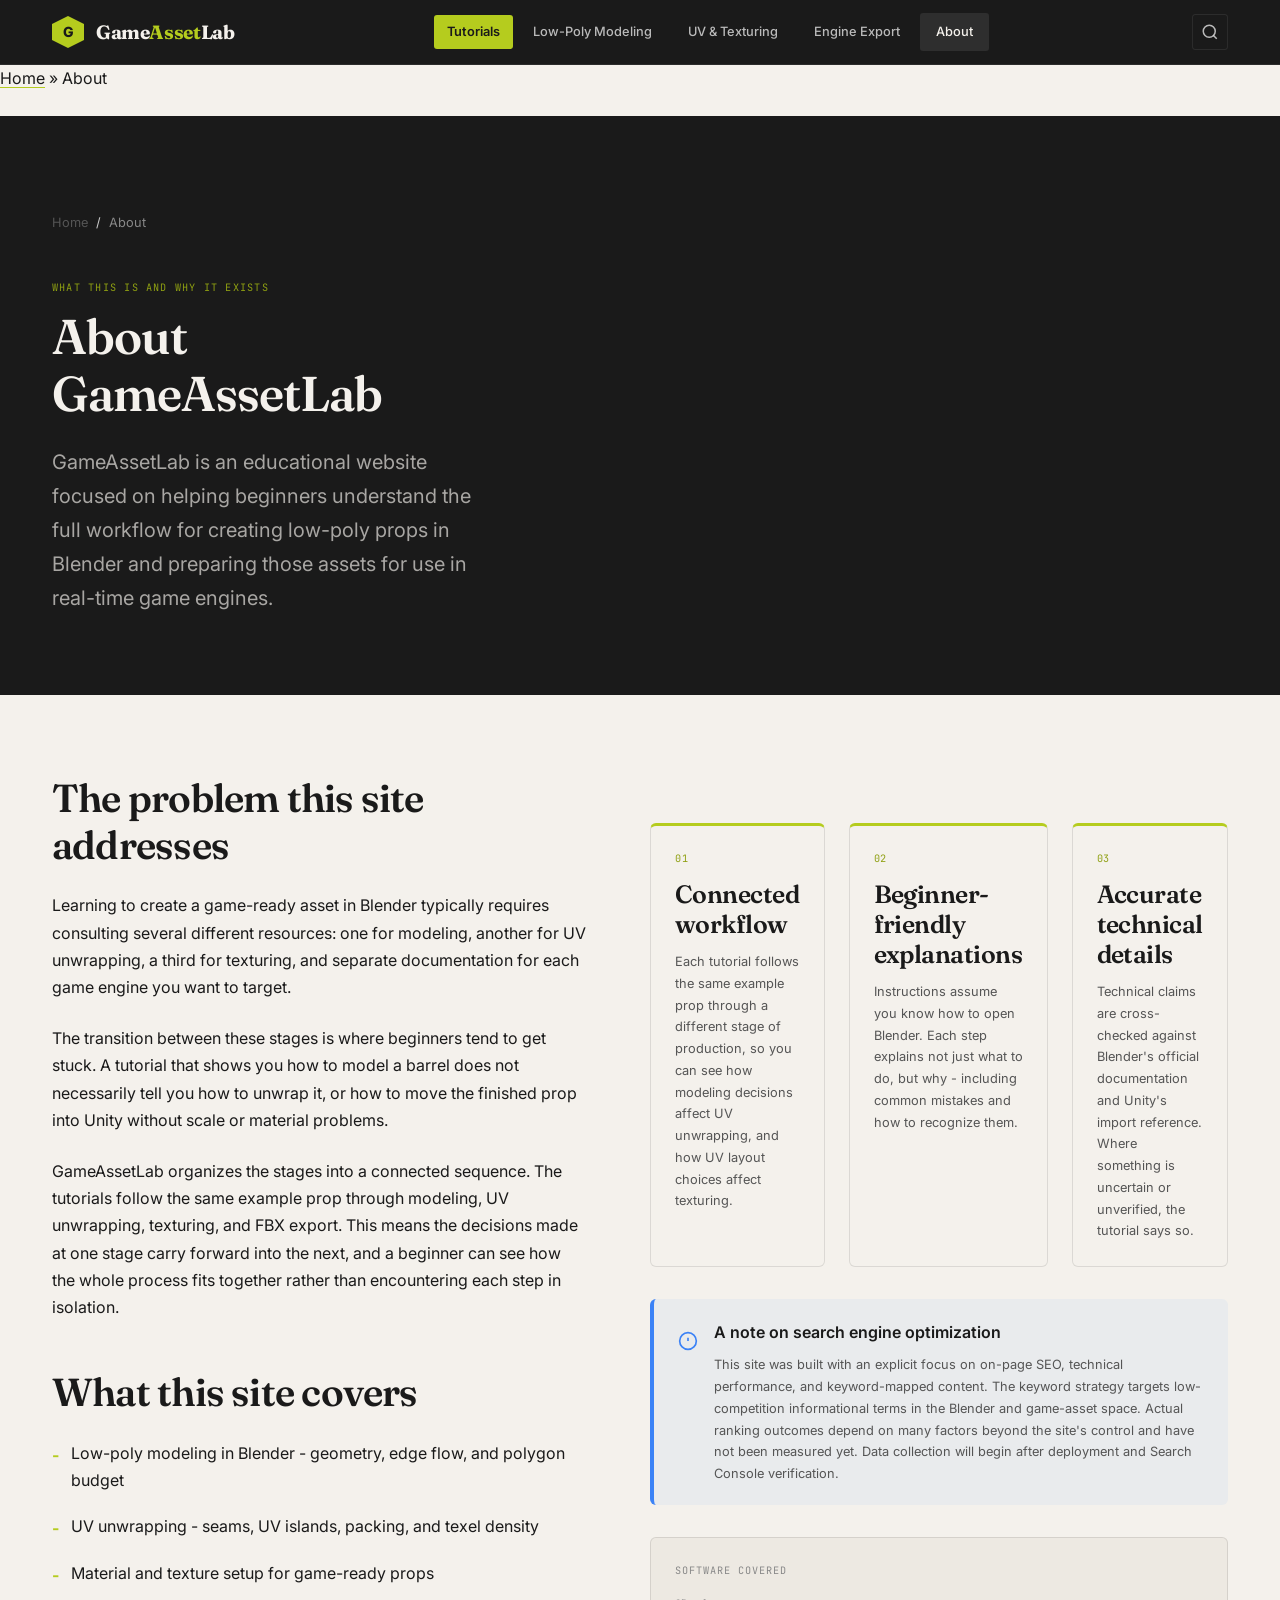
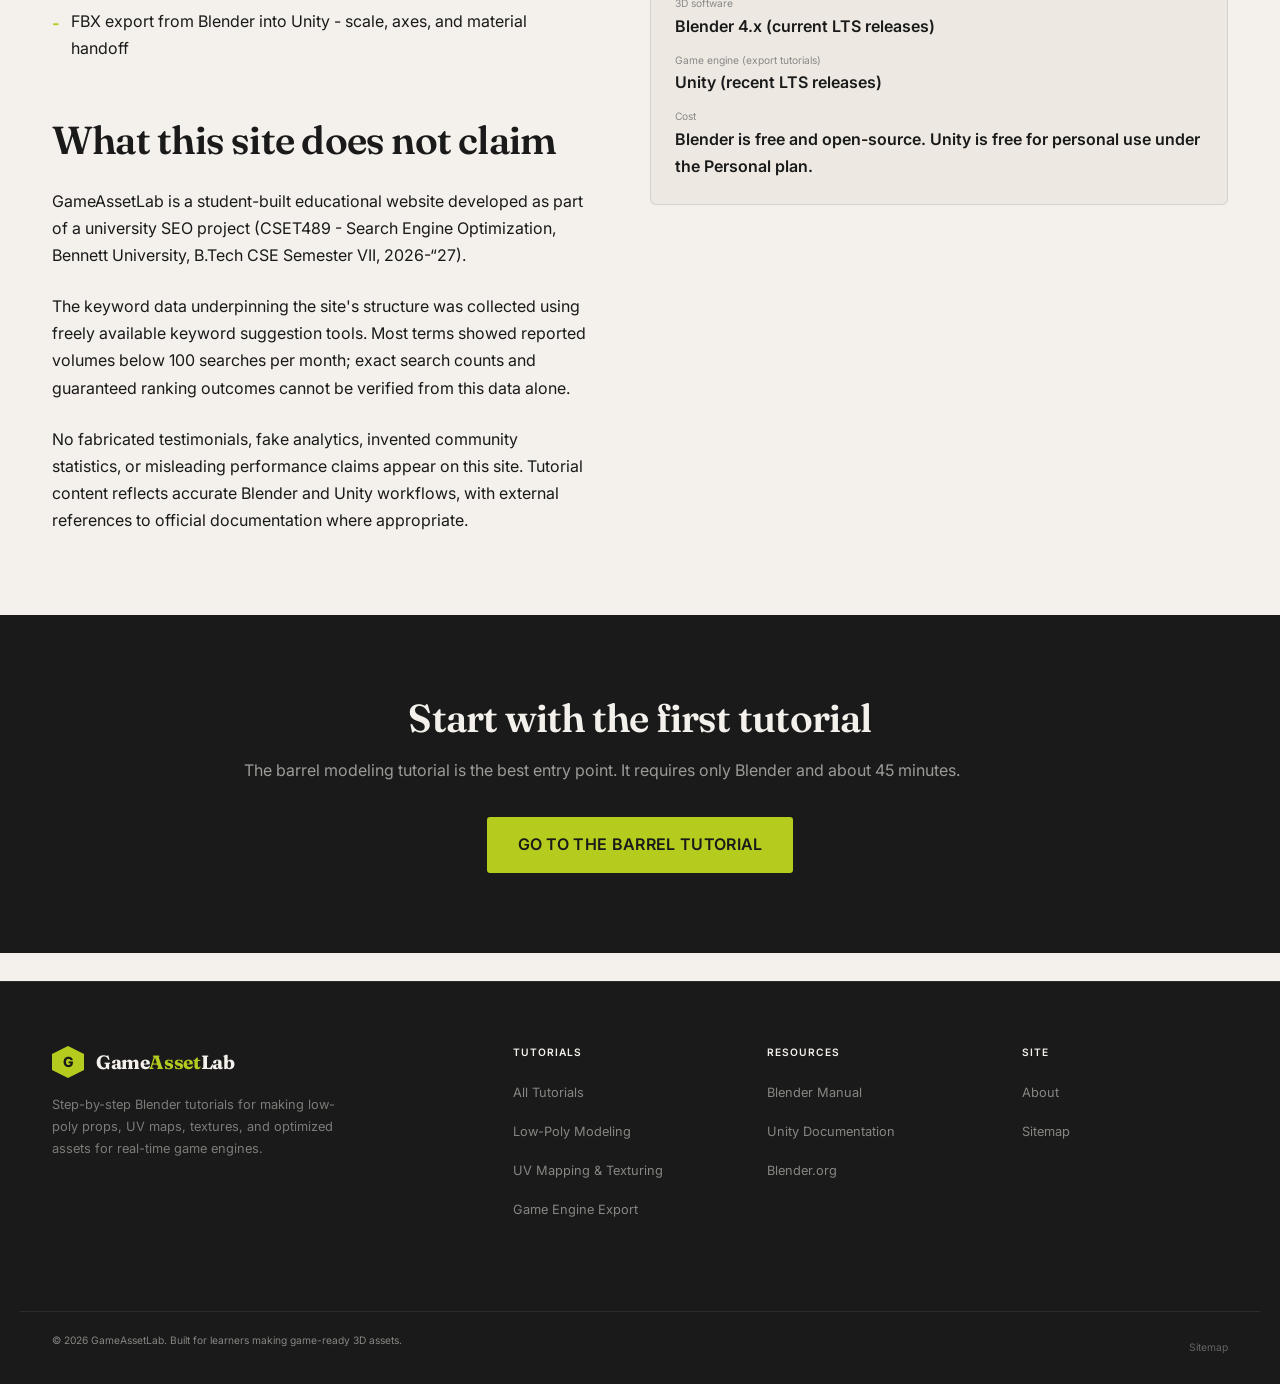
==== commit e89b7c96: "Fix corrupted characters" ====
--- a/about/index.html
+++ b/about/index.html
@@ -136,7 +136,7 @@
 	<div class="site-header__inner">
 
 		<!-- Logo -->
-		<a href="/" class="site-logo" rel="home" aria-label="GameAssetLab -” home">
+		<a href="/" class="site-logo" rel="home" aria-label="GameAssetLab - home">
 			<div class="site-logo__mark" aria-hidden="true">G</div>
 			<span class="site-logo__text">Game<span>Asset</span>Lab</span>
 		</a>
@@ -215,22 +215,22 @@
 					<h2 style="font-size:var(--text-2xl); margin-top:var(--space-12); margin-bottom:var(--space-6);">What this site covers</h2>
 					<ul style="list-style:none; padding:0; display:flex; flex-direction:column; gap:var(--space-3);">
 												<li style="display:flex; gap:var(--space-3); align-items:flex-start;">
-							<span style="color:var(--color-accent); font-weight:700; margin-top:2px;" aria-hidden="true">-”</span>
-							Low-poly modeling in Blender -” geometry, edge flow, and polygon budget						</li>
+							<span style="color:var(--color-accent); font-weight:700; margin-top:2px;" aria-hidden="true">-</span>
+							Low-poly modeling in Blender - geometry, edge flow, and polygon budget						</li>
 												<li style="display:flex; gap:var(--space-3); align-items:flex-start;">
-							<span style="color:var(--color-accent); font-weight:700; margin-top:2px;" aria-hidden="true">-”</span>
-							UV unwrapping -” seams, UV islands, packing, and texel density						</li>
+							<span style="color:var(--color-accent); font-weight:700; margin-top:2px;" aria-hidden="true">-</span>
+							UV unwrapping - seams, UV islands, packing, and texel density						</li>
 												<li style="display:flex; gap:var(--space-3); align-items:flex-start;">
-							<span style="color:var(--color-accent); font-weight:700; margin-top:2px;" aria-hidden="true">-”</span>
+							<span style="color:var(--color-accent); font-weight:700; margin-top:2px;" aria-hidden="true">-</span>
 							Material and texture setup for game-ready props						</li>
 												<li style="display:flex; gap:var(--space-3); align-items:flex-start;">
-							<span style="color:var(--color-accent); font-weight:700; margin-top:2px;" aria-hidden="true">-”</span>
-							FBX export from Blender into Unity -” scale, axes, and material handoff						</li>
+							<span style="color:var(--color-accent); font-weight:700; margin-top:2px;" aria-hidden="true">-</span>
+							FBX export from Blender into Unity - scale, axes, and material handoff						</li>
 											</ul>
 
 					<h2 style="font-size:var(--text-2xl); margin-top:var(--space-12); margin-bottom:var(--space-6);">What this site does not claim</h2>
 					<p>
-						GameAssetLab is a student-built educational website developed as part of a university SEO project (CSET489 -” Search Engine Optimization, Bennett University, B.Tech CSE Semester VII, 2026-“27).
+						GameAssetLab is a student-built educational website developed as part of a university SEO project (CSET489 - Search Engine Optimization, Bennett University, B.Tech CSE Semester VII, 2026-“27).
 					</p>
 					<p>
 						The keyword data underpinning the site's structure was collected using freely available keyword suggestion tools. Most terms showed reported volumes below 100 searches per month; exact search counts and guaranteed ranking outcomes cannot be verified from this data alone.
@@ -251,7 +251,7 @@
 						<div class="pillar">
 							<span class="pillar__number">02</span>
 							<h3 class="pillar__title">Beginner-friendly explanations</h3>
-							<p class="pillar__text">Instructions assume you know how to open Blender. Each step explains not just what to do, but why -” including common mistakes and how to recognize them.</p>
+							<p class="pillar__text">Instructions assume you know how to open Blender. Each step explains not just what to do, but why - including common mistakes and how to recognize them.</p>
 						</div>
 						<div class="pillar">
 							<span class="pillar__number">03</span>
@@ -319,7 +319,7 @@
 
 		<!-- Brand column -->
 		<div class="footer-brand">
-			<a href="/" class="site-logo" rel="home" aria-label="GameAssetLab -” home">
+			<a href="/" class="site-logo" rel="home" aria-label="GameAssetLab - home">
 				<div class="site-logo__mark" aria-hidden="true">G</div>
 				<span class="site-logo__text">Game<span>Asset</span>Lab</span>
 			</a>
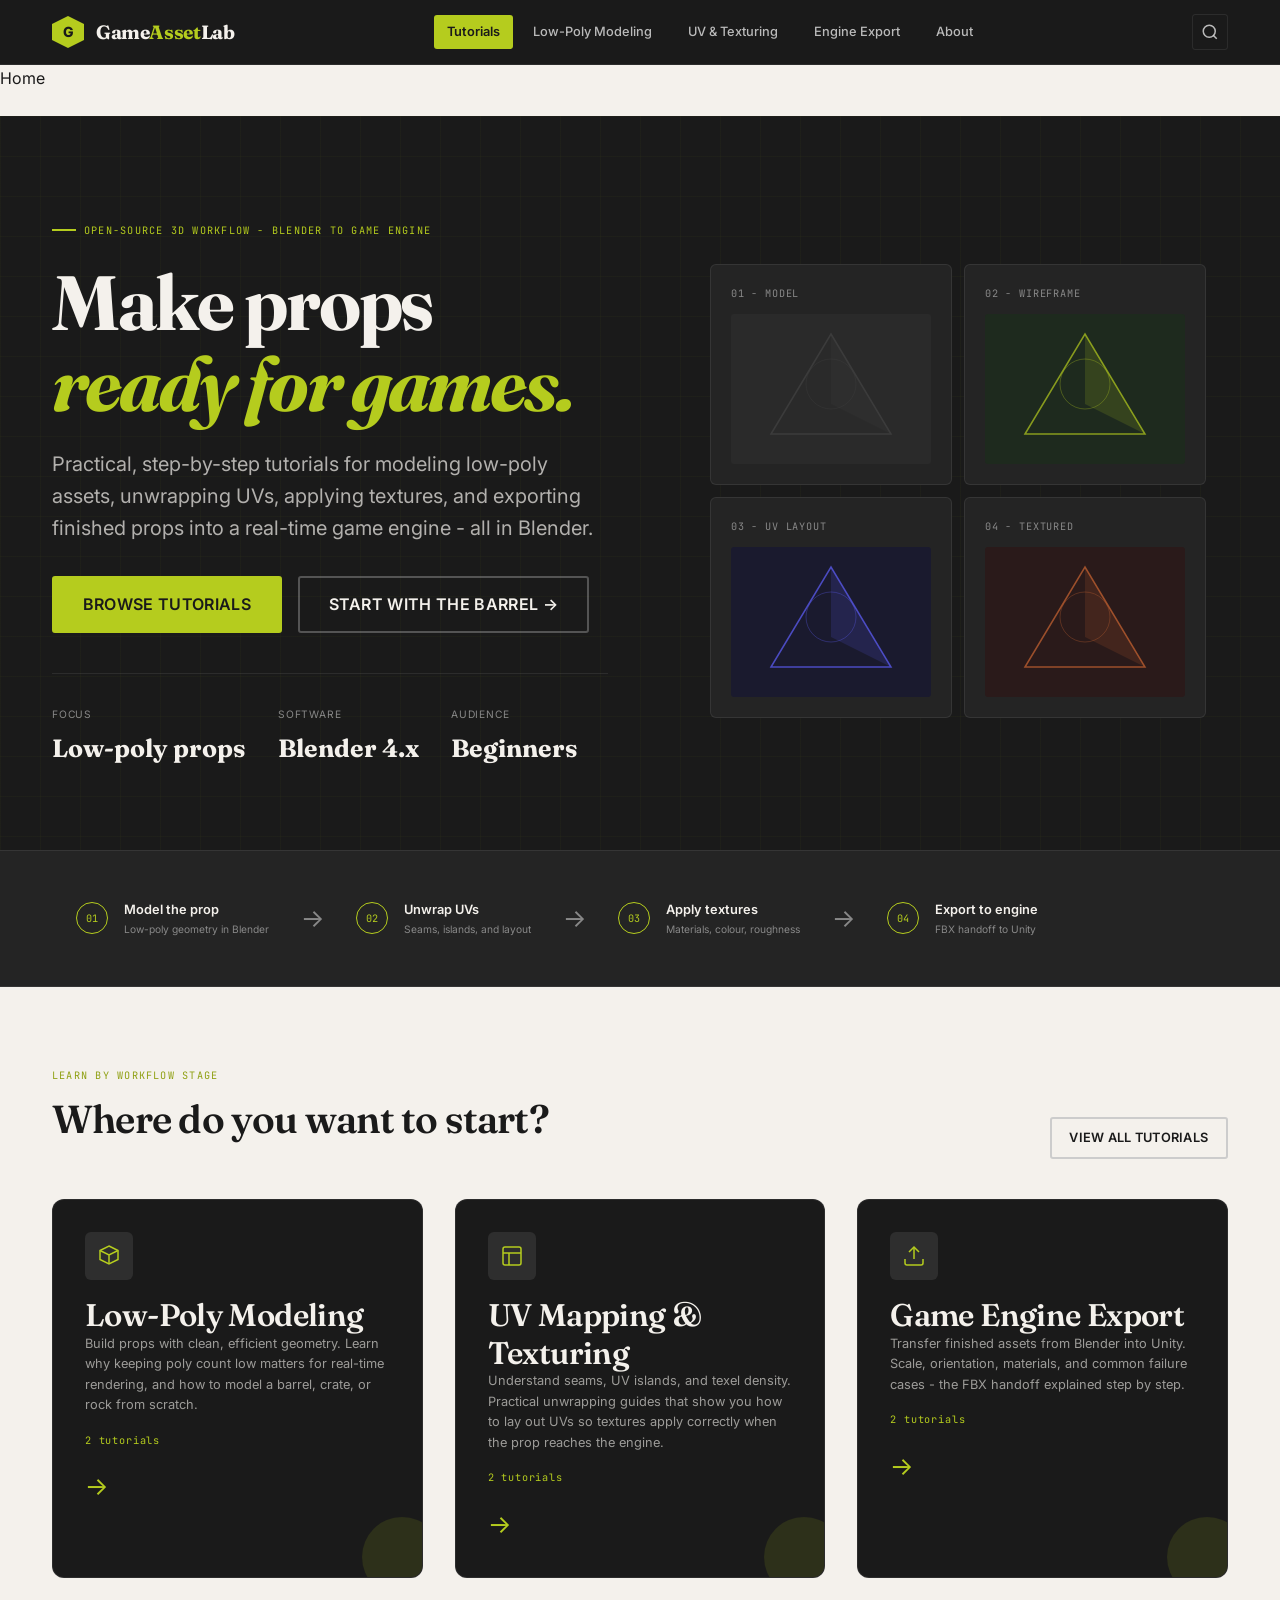
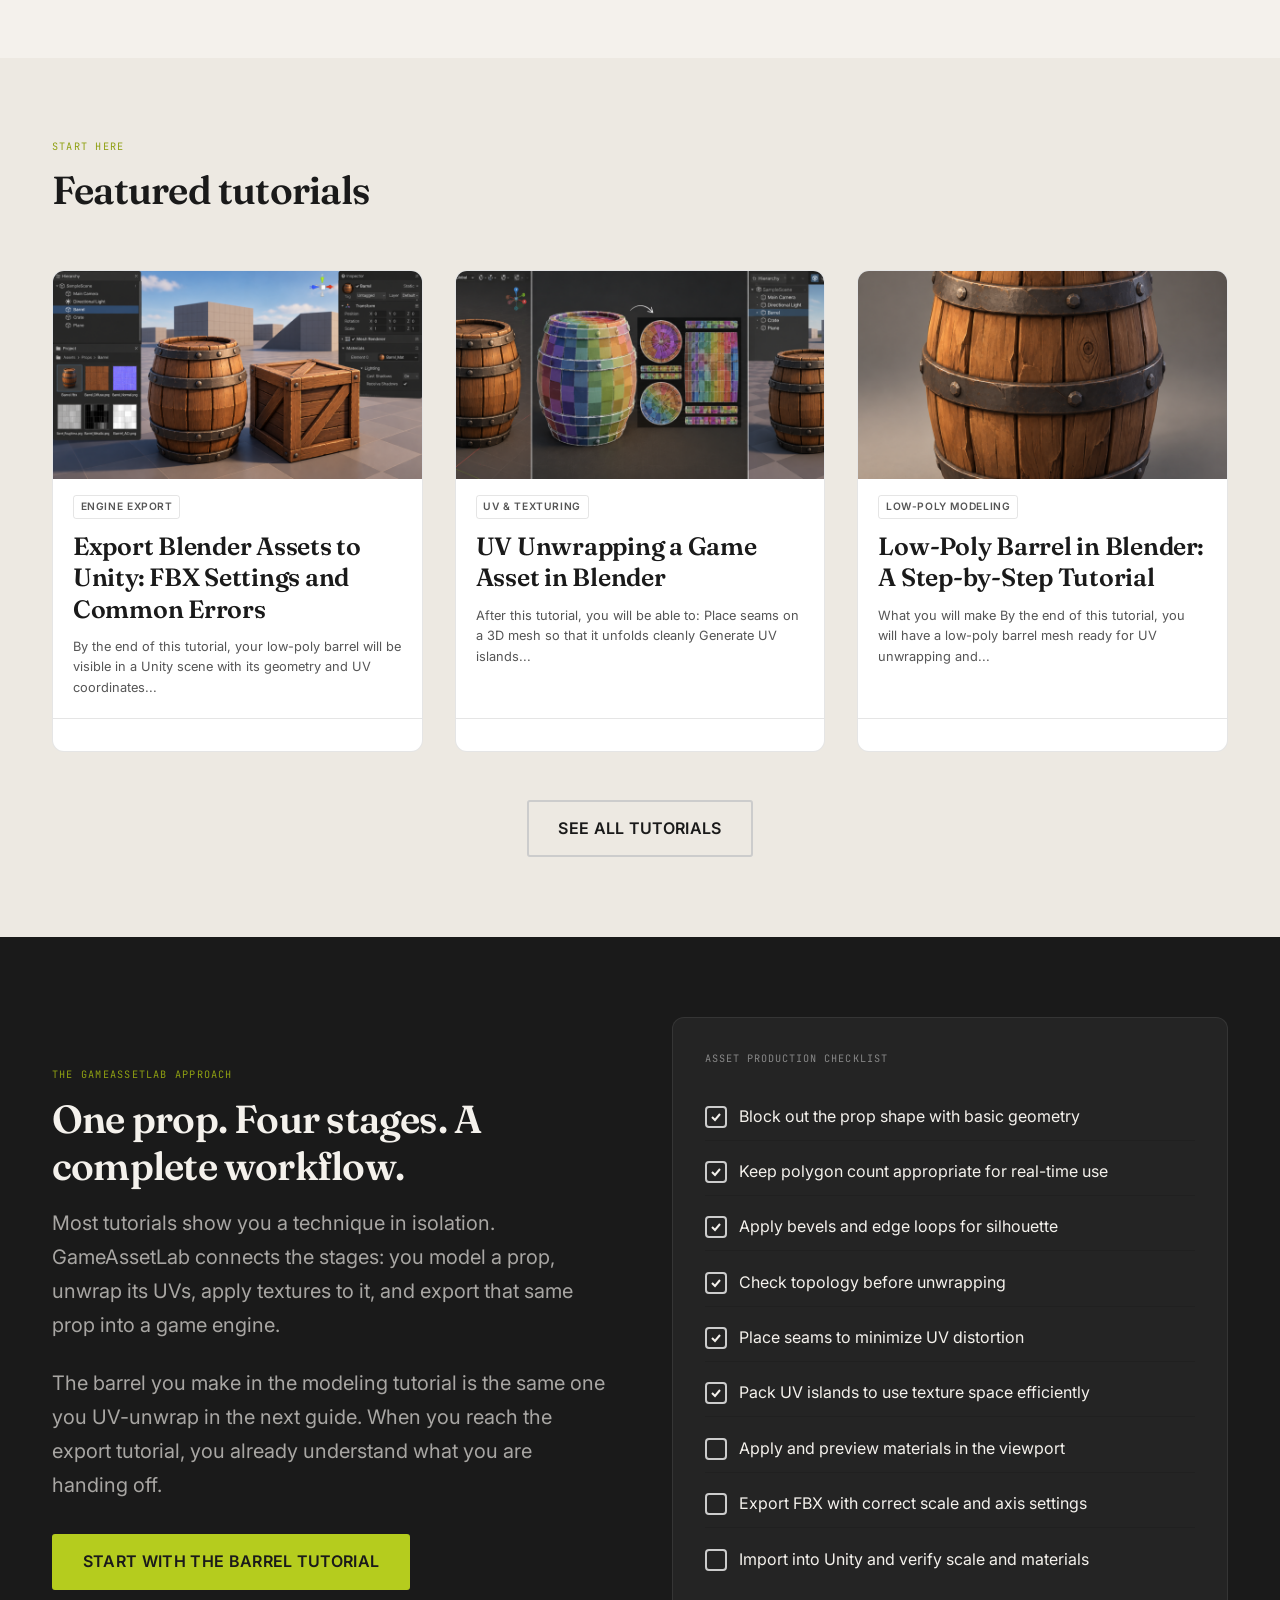
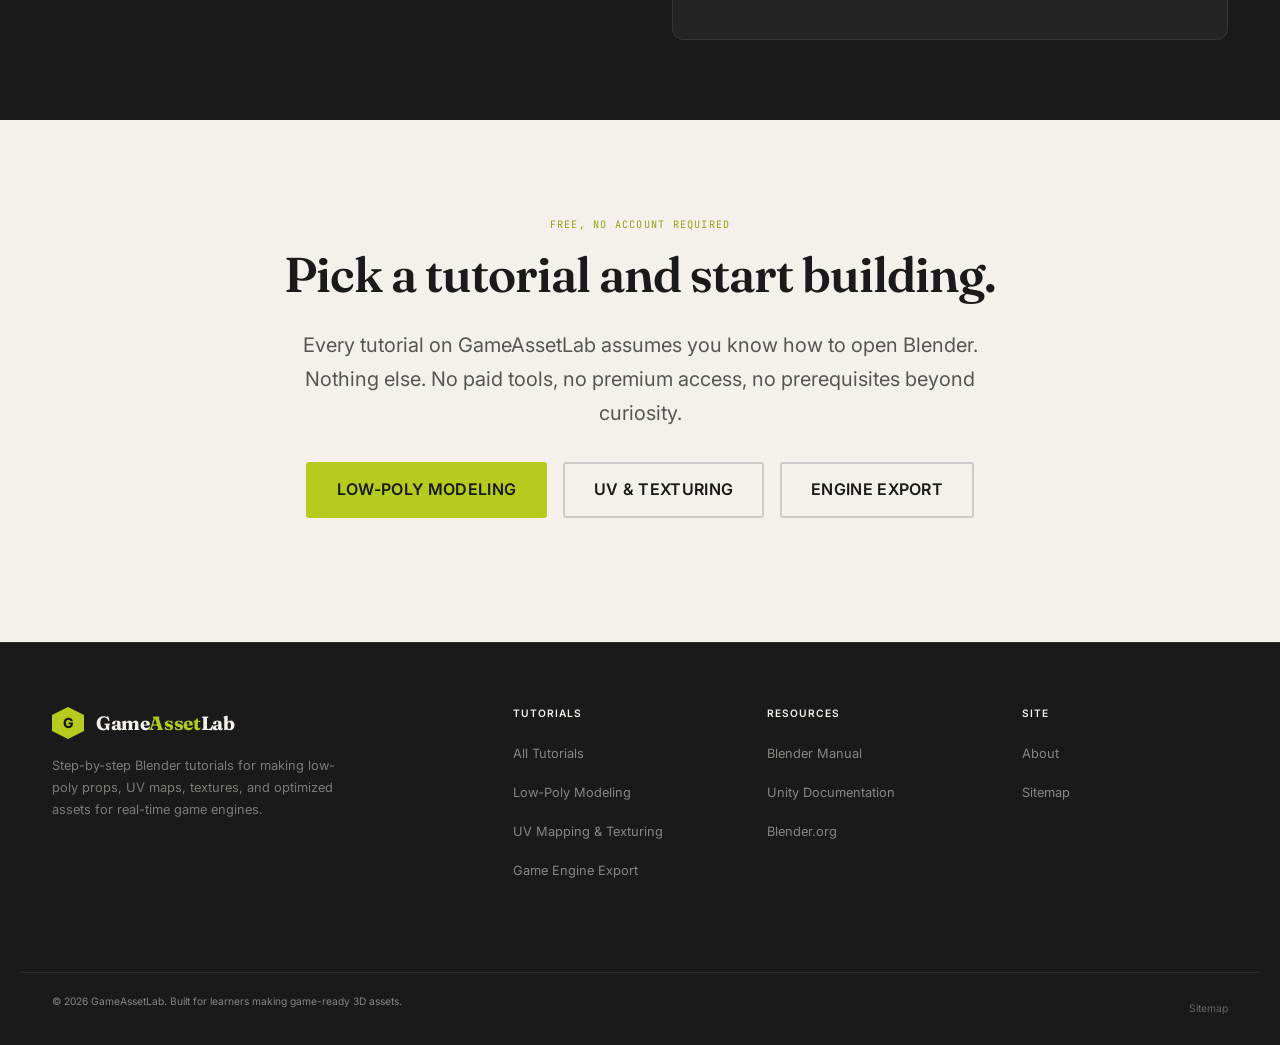
==== commit ddefc31c: "Fix barrel tutorial button link" ====
--- a/about/index.html
+++ b/about/index.html
@@ -7,53 +7,41 @@
 	<meta name="robots" content="index, follow, max-image-preview:large, max-snippet:-1, max-video-preview:-1">
 
 	<!-- This site is optimized with the Yoast SEO plugin v28.7 - https://yoast.com/product/yoast-seo-wordpress/ -->
-	<title>About - GameAssetLab</title>
-	<link rel="canonical" href="/about/">
+	<title>GameAssetLab | 3D Game Asset Tutorials</title>
+	<meta name="description" content="Learn Blender game asset creation with step-by-step tutorials on low-poly modeling, UV unwrapping, texturing, and exporting assets to Unity.">
+	<link rel="canonical" href="/">
 	<meta property="og:locale" content="en_US">
-	<meta property="og:type" content="article">
-	<meta property="og:title" content="About - GameAssetLab">
-	<meta property="og:url" content="/about/">
+	<meta property="og:type" content="website">
+	<meta property="og:title" content="GameAssetLab">
+	<meta property="og:description" content="Learn Blender game asset creation with step-by-step tutorials on low-poly modeling, UV unwrapping, texturing, and exporting assets to Unity.">
+	<meta property="og:url" content="/">
 	<meta property="og:site_name" content="GameAssetLab">
 	<meta name="twitter:card" content="summary_large_image">
 	<script type="application/ld+json" class="yoast-schema-graph">{
 	    "@context": "https:\/\/schema.org",
 	    "@graph": [
 	        {
-	            "@type": "WebPage",
-	            "@id": "\/about\/",
-	            "url": "\/about\/",
-	            "name": "About - GameAssetLab",
+	            "@type": "CollectionPage",
+	            "@id": "\/",
+	            "url": "\/",
+	            "name": "GameAssetLab | 3D Game Asset Tutorials",
 	            "isPartOf": {
 	                "@id": "\/#website"
 	            },
-	            "datePublished": "2026-10-15T13:55:11+00:00",
+	            "description": "Learn Blender game asset creation with step-by-step tutorials on low-poly modeling, UV unwrapping, texturing, and exporting assets to Unity.",
 	            "breadcrumb": {
-	                "@id": "\/about\/#breadcrumb"
+	                "@id": "\/#breadcrumb"
 	            },
-	            "inLanguage": "en-US",
-	            "potentialAction": [
-	                {
-	                    "@type": "ReadAction",
-	                    "target": [
-	                        "\/about\/"
-	                    ]
-	                }
-	            ]
+	            "inLanguage": "en-US"
 	        },
 	        {
 	            "@type": "BreadcrumbList",
-	            "@id": "\/about\/#breadcrumb",
+	            "@id": "\/#breadcrumb",
 	            "itemListElement": [
 	                {
 	                    "@type": "ListItem",
 	                    "position": 1,
-	                    "name": "Home",
-	                    "item": "\/"
-	                },
-	                {
-	                    "@type": "ListItem",
-	                    "position": 2,
-	                    "name": "About"
+	                    "name": "Home"
 	                }
 	            ]
 	        },
@@ -86,8 +74,6 @@
 
 
 <link rel="dns-prefetch" href="//fonts.googleapis.com">
-
-
 <style id="wp-img-auto-sizes-contain-inline-css">
 img:is([sizes=auto i],[sizes^="auto," i]){contain-intrinsic-size:3000px 1500px}
 /*# sourceURL=wp-img-auto-sizes-contain-inline-css */
@@ -127,7 +113,7 @@
 <link rel="stylesheet" id="gameassetlab-style-css" href="/wp-content/themes/gameassetlab-theme/style.css?ver=1.0.0" media="all">
 <link rel="stylesheet" id="gameassetlab-components-css" href="/wp-content/themes/gameassetlab-theme/assets/css/components.css?ver=1.0.0" media="all">
 </head>
-<body class="wp-singular page-template page-template-page-templates page-template-page-about page-template-page-templatespage-about-php page page-id-16 wp-embed-responsive wp-theme-gameassetlab-theme">
+<body class="home blog wp-embed-responsive wp-theme-gameassetlab-theme">
 
 <a class="skip-link" href="#main">Skip to main content</a>
 <div class="reading-progress" id="reading-progress" role="progressbar" aria-label="Reading progress"></div>
@@ -136,14 +122,14 @@
 	<div class="site-header__inner">
 
 		<!-- Logo -->
-		<a href="/" class="site-logo" rel="home" aria-label="GameAssetLab - home">
+		<a href="/" class="site-logo" rel="home" aria-label="GameAssetLab -” home">
 			<div class="site-logo__mark" aria-hidden="true">G</div>
 			<span class="site-logo__text">Game<span>Asset</span>Lab</span>
 		</a>
 
 		<!-- Primary Navigation -->
 		<nav class="site-nav" id="site-nav" role="navigation" aria-label="Primary">
-			<a href="/tutorials/" class="site-nav__link site-nav__link--cta">Tutorials</a><a href="/tutorial-category/low-poly-modeling/" class="site-nav__link">Low-Poly Modeling</a><a href="/tutorial-category/uv-texturing/" class="site-nav__link">UV &amp; Texturing</a><a href="/tutorial-category/engine-export/" class="site-nav__link">Engine Export</a><a href="/about/" class="site-nav__link" aria-current="page">About</a>		</nav>
+			<a href="/tutorials/" class="site-nav__link site-nav__link--cta">Tutorials</a><a href="/tutorial-category/low-poly-modeling/" class="site-nav__link">Low-Poly Modeling</a><a href="/tutorial-category/uv-texturing/" class="site-nav__link">UV &amp; Texturing</a><a href="/tutorial-category/engine-export/" class="site-nav__link">Engine Export</a><a href="/about/" class="site-nav__link">About</a>		</nav>
 
 		<div class="flex" style="gap:0.5rem; align-items:center;">
 			<!-- Search toggle -->
@@ -170,144 +156,374 @@
 	</div>
 </header>
 
-<p id="breadcrumbs"><span><span><a href="/">Home</a></span> » <span class="breadcrumb_last" aria-current="page">About</span></span></p>
+<p id="breadcrumbs"><span><span class="breadcrumb_last" aria-current="page">Home</span></span></p>
 <main id="main" tabindex="-1">
 
-	<!-- About hero -->
-	<div class="about-hero">
+	<!-- ================================================================
+	     HERO SECTION
+	     ================================================================ -->
+	<section class="hero" aria-labelledby="hero-title">
+		<div class="hero__inner">
+			<div class="hero__content">
+				<p class="hero__overline">Open-source 3D workflow - Blender to game engine</p>
+
+				<h1 class="hero__title" id="hero-title">
+					Make props<br>
+					<em>ready for games.</em>
+				</h1>
+
+				<p class="hero__subtitle">
+					Practical, step-by-step tutorials for modeling low-poly assets, unwrapping UVs, applying textures,
+					and exporting finished props into a real-time game engine - all in Blender.
+				</p>
+
+				<div class="hero__cta">
+					<a href="/tutorials/" class="btn btn-primary btn-lg">
+						Browse tutorials
+					</a>
+					<a href="/tutorials/low-poly-barrel-blender/" class="btn btn-ghost-light btn-lg">
+						Start with the barrel →
+					</a>
+				</div>
+
+				<div class="hero__meta" aria-label="Site overview">
+					<div class="hero__meta-item">
+						<span class="hero__meta-label">Focus</span>
+						<span class="hero__meta-value">Low-poly props</span>
+					</div>
+					<div class="hero__meta-item">
+						<span class="hero__meta-label">Software</span>
+						<span class="hero__meta-value">Blender 4.x</span>
+					</div>
+					<div class="hero__meta-item">
+						<span class="hero__meta-label">Audience</span>
+						<span class="hero__meta-value">Beginners</span>
+					</div>
+				</div>
+			</div>
+
+			<!-- Visual - SVG asset stage grid -->
+			<div class="hero__visual" aria-hidden="true">
+				<div class="hero__asset-stages">
+										<div class="hero__stage-card">
+						<span class="hero__stage-label">01 - Model</span>
+						<div class="hero__stage-preview">
+							<svg xmlns="http://www.w3.org/2000/svg" viewbox="0 0 200 150" width="200" height="150" focusable="false">
+								<rect width="200" height="150" fill="#2a2a2a"></rect>
+								<polygon points="40,120 100,20 160,120" fill="none" stroke="#444" stroke-width="1.5" opacity="0.7"></polygon>
+								<polygon points="100,20 160,120 100,90" fill="#444" opacity="0.15"></polygon>
+								<circle cx="100" cy="70" r="25" fill="none" stroke="#444" stroke-width="1" opacity="0.3"></circle>
+							</svg>
+						</div>
+					</div>
+										<div class="hero__stage-card">
+						<span class="hero__stage-label">02 - Wireframe</span>
+						<div class="hero__stage-preview">
+							<svg xmlns="http://www.w3.org/2000/svg" viewbox="0 0 200 150" width="200" height="150" focusable="false">
+								<rect width="200" height="150" fill="#1e2a1e"></rect>
+								<polygon points="40,120 100,20 160,120" fill="none" stroke="#b5cc1e" stroke-width="1.5" opacity="0.7"></polygon>
+								<polygon points="100,20 160,120 100,90" fill="#b5cc1e" opacity="0.15"></polygon>
+								<circle cx="100" cy="70" r="25" fill="none" stroke="#b5cc1e" stroke-width="1" opacity="0.3"></circle>
+							</svg>
+						</div>
+					</div>
+										<div class="hero__stage-card">
+						<span class="hero__stage-label">03 - UV layout</span>
+						<div class="hero__stage-preview">
+							<svg xmlns="http://www.w3.org/2000/svg" viewbox="0 0 200 150" width="200" height="150" focusable="false">
+								<rect width="200" height="150" fill="#1a1a2e"></rect>
+								<polygon points="40,120 100,20 160,120" fill="none" stroke="#6060ff" stroke-width="1.5" opacity="0.7"></polygon>
+								<polygon points="100,20 160,120 100,90" fill="#6060ff" opacity="0.15"></polygon>
+								<circle cx="100" cy="70" r="25" fill="none" stroke="#6060ff" stroke-width="1" opacity="0.3"></circle>
+							</svg>
+						</div>
+					</div>
+										<div class="hero__stage-card">
+						<span class="hero__stage-label">04 - Textured</span>
+						<div class="hero__stage-preview">
+							<svg xmlns="http://www.w3.org/2000/svg" viewbox="0 0 200 150" width="200" height="150" focusable="false">
+								<rect width="200" height="150" fill="#2a1a1a"></rect>
+								<polygon points="40,120 100,20 160,120" fill="none" stroke="#cc6633" stroke-width="1.5" opacity="0.7"></polygon>
+								<polygon points="100,20 160,120 100,90" fill="#cc6633" opacity="0.15"></polygon>
+								<circle cx="100" cy="70" r="25" fill="none" stroke="#cc6633" stroke-width="1" opacity="0.3"></circle>
+							</svg>
+						</div>
+					</div>
+									</div>
+			</div>
+
+		</div>
+	</section>
+
+	<!-- ================================================================
+	     WORKFLOW STRIP
+	     ================================================================ -->
+	<div class="workflow-strip" aria-label="Tutorial workflow overview">
+		<div class="workflow-strip__inner">
+			<a href="/tutorial-category/low-poly-modeling/" class="workflow-step">
+				<div class="workflow-step__number" aria-hidden="true">01</div>
+				<div class="workflow-step__text">
+					<span class="workflow-step__name">Model the prop</span>
+					<span class="workflow-step__desc">Low-poly geometry in Blender</span>
+				</div>
+			</a>
+			<span class="workflow-arrow" aria-hidden="true">→</span>
+			<a href="/tutorial-category/uv-texturing/" class="workflow-step">
+				<div class="workflow-step__number" aria-hidden="true">02</div>
+				<div class="workflow-step__text">
+					<span class="workflow-step__name">Unwrap UVs</span>
+					<span class="workflow-step__desc">Seams, islands, and layout</span>
+				</div>
+			</a>
+			<span class="workflow-arrow" aria-hidden="true">→</span>
+			<a href="/tutorial-category/uv-texturing/" class="workflow-step">
+				<div class="workflow-step__number" aria-hidden="true">03</div>
+				<div class="workflow-step__text">
+					<span class="workflow-step__name">Apply textures</span>
+					<span class="workflow-step__desc">Materials, colour, roughness</span>
+				</div>
+			</a>
+			<span class="workflow-arrow" aria-hidden="true">→</span>
+			<a href="/tutorial-category/engine-export/" class="workflow-step">
+				<div class="workflow-step__number" aria-hidden="true">04</div>
+				<div class="workflow-step__text">
+					<span class="workflow-step__name">Export to engine</span>
+					<span class="workflow-step__desc">FBX handoff to Unity</span>
+				</div>
+			</a>
+		</div>
+	</div>
+
+	<!-- ================================================================
+	     TUTORIAL CATEGORIES
+	     ================================================================ -->
+	<section class="section" aria-labelledby="categories-heading">
 		<div class="container">
-			<nav class="breadcrumbs" aria-label="Breadcrumb"><ol><li><a href="/">Home</a></li><li aria-current="page">About</li></ol></nav>			<div style="max-width: 44ch; margin-top: var(--space-6);">
-				<span class="section-eyebrow">What this is and why it exists</span>
-				<h1 style="font-family:var(--font-display); font-size:var(--text-3xl); color:var(--color-paper); line-height:1.15; margin-bottom:var(--space-6);">
-					About GameAssetLab
-				</h1>
-				<p style="font-size:var(--text-md); color:rgba(244,241,236,0.65); line-height:1.7;">
-					GameAssetLab is an educational website focused on helping beginners understand the full
-					workflow for creating low-poly props in Blender and preparing those assets for use in
-					real-time game engines.
-				</p>
-			</div>
-		</div>
-	</div>
-
-	<section class="section section--paper">
+			<div class="section-header">
+				<div>
+					<span class="section-eyebrow">Learn by workflow stage</span>
+					<h2 class="section-title" id="categories-heading">Where do you want to start?</h2>
+				</div>
+				<a href="/tutorials/" class="btn btn-outline">
+					View all tutorials
+				</a>
+			</div>
+
+			<div class="grid grid-3">
+				<a href="/tutorial-category/low-poly-modeling/" class="category-card">
+					<div class="category-card__icon" aria-hidden="true">
+						<svg width="24" height="24" viewbox="0 0 24 24" fill="none" stroke="#b5cc1e" stroke-width="1.5"><path d="m12 2 9 4.5v9L12 20l-9-4.5v-9L12 2z"></path><path d="m12 20v-9M3 6.5l9 4.5 9-4.5"></path></svg>
+					</div>
+					<div>
+						<h3 class="category-card__title">Low-Poly Modeling</h3>
+						<p class="category-card__desc">
+							Build props with clean, efficient geometry. Learn why keeping poly count low matters for real-time rendering, and how to model a barrel, crate, or rock from scratch.
+						</p>
+					</div>
+					<div class="category-card__count">2 tutorials</div>
+					<span class="category-card__arrow" aria-hidden="true">→</span>
+				</a>
+
+				<a href="/tutorial-category/uv-texturing/" class="category-card">
+					<div class="category-card__icon" aria-hidden="true">
+						<svg width="24" height="24" viewbox="0 0 24 24" fill="none" stroke="#b5cc1e" stroke-width="1.5"><rect x="3" y="3" width="18" height="18" rx="2"></rect><path d="M3 9h18M9 21V9"></path></svg>
+					</div>
+					<div>
+						<h3 class="category-card__title">UV Mapping &amp; Texturing</h3>
+						<p class="category-card__desc">
+							Understand seams, UV islands, and texel density. Practical unwrapping guides that show you how to lay out UVs so textures apply correctly when the prop reaches the engine.
+						</p>
+					</div>
+					<div class="category-card__count">2 tutorials</div>
+					<span class="category-card__arrow" aria-hidden="true">→</span>
+				</a>
+
+				<a href="/tutorial-category/engine-export/" class="category-card">
+					<div class="category-card__icon" aria-hidden="true">
+						<svg width="24" height="24" viewbox="0 0 24 24" fill="none" stroke="#b5cc1e" stroke-width="1.5"><path d="M21 15v4a2 2 0 0 1-2 2H5a2 2 0 0 1-2-2v-4"></path><polyline points="17 8 12 3 7 8"></polyline><line x1="12" y1="3" x2="12" y2="15"></line></svg>
+					</div>
+					<div>
+						<h3 class="category-card__title">Game Engine Export</h3>
+						<p class="category-card__desc">
+							Transfer finished assets from Blender into Unity. Scale, orientation, materials, and common failure cases - the FBX handoff explained step by step.
+						</p>
+					</div>
+					<div class="category-card__count">2 tutorials</div>
+					<span class="category-card__arrow" aria-hidden="true">→</span>
+				</a>
+			</div>
+		</div>
+	</section>
+
+	<!-- ================================================================
+	     FEATURED TUTORIALS (dynamic)
+	     ================================================================ -->
+	<section class="section section--paper-dark" aria-labelledby="featured-heading">
 		<div class="container">
-			<div style="display:grid; grid-template-columns:1fr 1fr; gap:var(--space-16); align-items:start;">
+			<div class="section-header">
 				<div>
-					<h2 style="font-size:var(--text-2xl); margin-bottom:var(--space-6);">The problem this site addresses</h2>
-					<p>
-						Learning to create a game-ready asset in Blender typically requires consulting several
-						different resources: one for modeling, another for UV unwrapping, a third for texturing,
-						and separate documentation for each game engine you want to target.
+					<span class="section-eyebrow">Start here</span>
+					<h2 class="section-title" id="featured-heading">Featured tutorials</h2>
+				</div>
+			</div>
+
+						<div class="grid grid-3">
+										<a href="/tutorials/blender-to-unity-fbx/" class="tutorial-card">
+		<div class="tutorial-card__image">
+							<img width="800" height="450" src="/wp-content/uploads/2026/10/f1e5c794-17e0-4c69-8621-ee48979b203c-800x450.png" class="attachment-gal-card size-gal-card" alt="Export Blender Assets to Unity: FBX Settings and Common Errors" loading="lazy" decoding="async" srcset="/wp-content/uploads/2026/10/f1e5c794-17e0-4c69-8621-ee48979b203c-800x450.png 800w, /wp-content/uploads/2026/10/f1e5c794-17e0-4c69-8621-ee48979b203c-300x169.png 300w, /wp-content/uploads/2026/10/f1e5c794-17e0-4c69-8621-ee48979b203c-1024x576.png 1024w, /wp-content/uploads/2026/10/f1e5c794-17e0-4c69-8621-ee48979b203c-768x432.png 768w, /wp-content/uploads/2026/10/f1e5c794-17e0-4c69-8621-ee48979b203c-1536x864.png 1536w, /wp-content/uploads/2026/10/f1e5c794-17e0-4c69-8621-ee48979b203c-1200x675.png 1200w, /wp-content/uploads/2026/10/f1e5c794-17e0-4c69-8621-ee48979b203c-400x225.png 400w, /wp-content/uploads/2026/10/f1e5c794-17e0-4c69-8621-ee48979b203c.png 1672w" sizes="auto, (max-width: 800px) 100vw, 800px">					</div>
+		<div class="tutorial-card__meta-bar">
+							<span class="tag tag-outline">Engine Export</span>
+								</div>
+		<div class="tutorial-card__body">
+			<h3 class="tutorial-card__title">Export Blender Assets to Unity: FBX Settings and Common Errors</h3>
+							<p class="tutorial-card__excerpt">By the end of this tutorial, your low-poly barrel will be visible in a Unity scene with its geometry and UV coordinates...</p>
+					</div>
+		<div class="tutorial-card__footer">
+								</div>
+	</a>
+											<a href="/tutorials/blender-uv-unwrapping-game-asset/" class="tutorial-card">
+		<div class="tutorial-card__image">
+							<img width="800" height="450" src="/wp-content/uploads/2026/10/4a14b714-1f4d-452a-b91f-00d91ee4706f-800x450.png" class="attachment-gal-card size-gal-card" alt="UV Unwrapping a Game Asset in Blender" loading="lazy" decoding="async" srcset="/wp-content/uploads/2026/10/4a14b714-1f4d-452a-b91f-00d91ee4706f-800x450.png 800w, /wp-content/uploads/2026/10/4a14b714-1f4d-452a-b91f-00d91ee4706f-1200x675.png 1200w, /wp-content/uploads/2026/10/4a14b714-1f4d-452a-b91f-00d91ee4706f-400x225.png 400w" sizes="auto, (max-width: 800px) 100vw, 800px">					</div>
+		<div class="tutorial-card__meta-bar">
+							<span class="tag tag-outline">UV &amp; Texturing</span>
+								</div>
+		<div class="tutorial-card__body">
+			<h3 class="tutorial-card__title">UV Unwrapping a Game Asset in Blender</h3>
+							<p class="tutorial-card__excerpt">After this tutorial, you will be able to: Place seams on a 3D mesh so that it unfolds cleanly Generate UV islands...</p>
+					</div>
+		<div class="tutorial-card__footer">
+								</div>
+	</a>
+											<a href="/tutorials/low-poly-barrel-blender/" class="tutorial-card">
+		<div class="tutorial-card__image">
+							<img width="800" height="450" src="/wp-content/uploads/2026/10/3d307510-b7cb-4a9d-a9ac-dbb7bd14b538-800x450.png" class="attachment-gal-card size-gal-card" alt="Low-Poly Barrel in Blender: A Step-by-Step Tutorial" loading="lazy" decoding="async" srcset="/wp-content/uploads/2026/10/3d307510-b7cb-4a9d-a9ac-dbb7bd14b538-800x450.png 800w, /wp-content/uploads/2026/10/3d307510-b7cb-4a9d-a9ac-dbb7bd14b538-1200x675.png 1200w, /wp-content/uploads/2026/10/3d307510-b7cb-4a9d-a9ac-dbb7bd14b538-400x225.png 400w" sizes="auto, (max-width: 800px) 100vw, 800px">					</div>
+		<div class="tutorial-card__meta-bar">
+							<span class="tag tag-outline">Low-Poly Modeling</span>
+								</div>
+		<div class="tutorial-card__body">
+			<h3 class="tutorial-card__title">Low-Poly Barrel in Blender: A Step-by-Step Tutorial</h3>
+							<p class="tutorial-card__excerpt">What you will make By the end of this tutorial, you will have a low-poly barrel mesh ready for UV unwrapping and...</p>
+					</div>
+		<div class="tutorial-card__footer">
+								</div>
+	</a>
+								</div>
+			
+			<div style="text-align:center; margin-top: var(--space-12);">
+				<a href="/tutorials/" class="btn btn-outline btn-lg">
+					See all tutorials
+				</a>
+			</div>
+		</div>
+	</section>
+
+	<!-- ================================================================
+	     WHAT YOU WILL LEARN (editorial strip)
+	     ================================================================ -->
+	<section class="section section--dark" aria-labelledby="learn-heading">
+		<div class="container">
+			<div style="display:grid; grid-template-columns: 1fr 1fr; gap: var(--space-16); align-items: center;">
+				<div>
+					<span class="section-eyebrow">The GameAssetLab approach</span>
+					<h2 class="section-title" id="learn-heading" style="color:var(--color-paper)">
+						One prop. Four stages. A complete workflow.
+					</h2>
+					<p style="color:rgba(244,241,236,0.65); font-size:var(--text-md); line-height:1.7; margin-bottom:var(--space-6);">
+						Most tutorials show you a technique in isolation. GameAssetLab connects the stages: you model a prop, unwrap its UVs, apply textures to it, and export that same prop into a game engine.
 					</p>
-					<p>
-						The transition between these stages is where beginners tend to get stuck. A tutorial that
-						shows you how to model a barrel does not necessarily tell you how to unwrap it, or how to
-						move the finished prop into Unity without scale or material problems.
+					<p style="color:rgba(244,241,236,0.65); font-size:var(--text-md); line-height:1.7; margin-bottom:var(--space-8);">
+						The barrel you make in the modeling tutorial is the same one you UV-unwrap in the next guide. When you reach the export tutorial, you already understand what you are handing off.
 					</p>
-					<p>
-						GameAssetLab organizes the stages into a connected sequence. The tutorials follow the same
-						example prop through modeling, UV unwrapping, texturing, and FBX export. This means the
-						decisions made at one stage carry forward into the next, and a beginner can see how the
-						whole process fits together rather than encountering each step in isolation.
-					</p>
-
-					<h2 style="font-size:var(--text-2xl); margin-top:var(--space-12); margin-bottom:var(--space-6);">What this site covers</h2>
-					<ul style="list-style:none; padding:0; display:flex; flex-direction:column; gap:var(--space-3);">
-												<li style="display:flex; gap:var(--space-3); align-items:flex-start;">
-							<span style="color:var(--color-accent); font-weight:700; margin-top:2px;" aria-hidden="true">-</span>
-							Low-poly modeling in Blender - geometry, edge flow, and polygon budget						</li>
-												<li style="display:flex; gap:var(--space-3); align-items:flex-start;">
-							<span style="color:var(--color-accent); font-weight:700; margin-top:2px;" aria-hidden="true">-</span>
-							UV unwrapping - seams, UV islands, packing, and texel density						</li>
-												<li style="display:flex; gap:var(--space-3); align-items:flex-start;">
-							<span style="color:var(--color-accent); font-weight:700; margin-top:2px;" aria-hidden="true">-</span>
-							Material and texture setup for game-ready props						</li>
-												<li style="display:flex; gap:var(--space-3); align-items:flex-start;">
-							<span style="color:var(--color-accent); font-weight:700; margin-top:2px;" aria-hidden="true">-</span>
-							FBX export from Blender into Unity - scale, axes, and material handoff						</li>
-											</ul>
-
-					<h2 style="font-size:var(--text-2xl); margin-top:var(--space-12); margin-bottom:var(--space-6);">What this site does not claim</h2>
-					<p>
-						GameAssetLab is a student-built educational website developed as part of a university SEO project (CSET489 - Search Engine Optimization, Bennett University, B.Tech CSE Semester VII, 2026-“27).
-					</p>
-					<p>
-						The keyword data underpinning the site's structure was collected using freely available keyword suggestion tools. Most terms showed reported volumes below 100 searches per month; exact search counts and guaranteed ranking outcomes cannot be verified from this data alone.
-					</p>
-					<p>
-						No fabricated testimonials, fake analytics, invented community statistics, or misleading performance claims appear on this site. Tutorial content reflects accurate Blender and Unity workflows, with external references to official documentation where appropriate.
-					</p>
-				</div>
-
+					<a href="/tutorials/low-poly-barrel-blender/" class="btn btn-primary btn-lg">
+						Start with the barrel tutorial
+					</a>
+				</div>
 				<div>
-					<!-- Pillars -->
-					<div class="about-pillars">
-						<div class="pillar">
-							<span class="pillar__number">01</span>
-							<h3 class="pillar__title">Connected workflow</h3>
-							<p class="pillar__text">Each tutorial follows the same example prop through a different stage of production, so you can see how modeling decisions affect UV unwrapping, and how UV layout choices affect texturing.</p>
-						</div>
-						<div class="pillar">
-							<span class="pillar__number">02</span>
-							<h3 class="pillar__title">Beginner-friendly explanations</h3>
-							<p class="pillar__text">Instructions assume you know how to open Blender. Each step explains not just what to do, but why - including common mistakes and how to recognize them.</p>
-						</div>
-						<div class="pillar">
-							<span class="pillar__number">03</span>
-							<h3 class="pillar__title">Accurate technical details</h3>
-							<p class="pillar__text">Technical claims are cross-checked against Blender's official documentation and Unity's import reference. Where something is uncertain or unverified, the tutorial says so.</p>
-						</div>
-					</div>
-
-					<!-- Keyword strategy note (honest disclosure) -->
-					<div class="callout callout--note" style="margin-top:var(--space-8);">
-						<div class="callout__icon" aria-hidden="true">
-							<svg width="20" height="20" viewbox="0 0 24 24" fill="none" stroke="#3b82f6" stroke-width="2"><circle cx="12" cy="12" r="10"></circle><line x1="12" y1="8" x2="12" y2="12"></line><line x1="12" y1="16" x2="12.01" y2="16"></line></svg>
-						</div>
-						<div class="callout__body">
-							<p class="callout__title">A note on search engine optimization</p>
-							<p style="font-size:var(--text-sm); color:var(--color-ink-60); margin-bottom:0;">
-								This site was built with an explicit focus on on-page SEO, technical performance, and keyword-mapped content. The keyword strategy targets low-competition informational terms in the Blender and game-asset space. Actual ranking outcomes depend on many factors beyond the site's control and have not been measured yet. Data collection will begin after deployment and Search Console verification.
-							</p>
-						</div>
-					</div>
-
-					<!-- Software versions note -->
-					<div style="margin-top:var(--space-6); background:var(--color-paper-dark); border:1px solid var(--color-border-light); border-radius:var(--radius-md); padding:var(--space-6);">
-						<p style="font-family:var(--font-mono); font-size:var(--text-xs); color:var(--color-ink-40); text-transform:uppercase; letter-spacing:0.1em; margin-bottom:var(--space-4);">Software covered</p>
-						<dl style="display:grid; gap:var(--space-3);">
-							<div>
-								<dt style="font-size:var(--text-xs); color:var(--color-ink-40);">3D software</dt>
-								<dd style="font-weight:600;">Blender 4.x (current LTS releases)</dd>
-							</div>
-							<div>
-								<dt style="font-size:var(--text-xs); color:var(--color-ink-40);">Game engine (export tutorials)</dt>
-								<dd style="font-weight:600;">Unity (recent LTS releases)</dd>
-							</div>
-							<div>
-								<dt style="font-size:var(--text-xs); color:var(--color-ink-40);">Cost</dt>
-								<dd style="font-weight:600;">Blender is free and open-source. Unity is free for personal use under the Personal plan.</dd>
-							</div>
-						</dl>
+					<!-- Asset stage checklist -->
+					<div style="background:var(--color-surface); border:1px solid var(--color-border); border-radius:var(--radius-lg); padding:var(--space-8);">
+						<p style="font-family:var(--font-mono); font-size:var(--text-xs); color:var(--color-ink-40); text-transform:uppercase; letter-spacing:0.1em; margin-bottom:var(--space-6);">Asset production checklist</p>
+												<ul class="checklist" aria-label="Asset production steps">
+														<li>
+								<span class="checklist__check" aria-hidden="true">
+																			<svg width="12" height="12" viewbox="0 0 12 12" fill="none" stroke="currentColor" stroke-width="2"><polyline points="2 6 5 9 10 3"></polyline></svg>
+																	</span>
+								<span>Block out the prop shape with basic geometry</span>
+							</li>
+														<li>
+								<span class="checklist__check" aria-hidden="true">
+																			<svg width="12" height="12" viewbox="0 0 12 12" fill="none" stroke="currentColor" stroke-width="2"><polyline points="2 6 5 9 10 3"></polyline></svg>
+																	</span>
+								<span>Keep polygon count appropriate for real-time use</span>
+							</li>
+														<li>
+								<span class="checklist__check" aria-hidden="true">
+																			<svg width="12" height="12" viewbox="0 0 12 12" fill="none" stroke="currentColor" stroke-width="2"><polyline points="2 6 5 9 10 3"></polyline></svg>
+																	</span>
+								<span>Apply bevels and edge loops for silhouette</span>
+							</li>
+														<li>
+								<span class="checklist__check" aria-hidden="true">
+																			<svg width="12" height="12" viewbox="0 0 12 12" fill="none" stroke="currentColor" stroke-width="2"><polyline points="2 6 5 9 10 3"></polyline></svg>
+																	</span>
+								<span>Check topology before unwrapping</span>
+							</li>
+														<li>
+								<span class="checklist__check" aria-hidden="true">
+																			<svg width="12" height="12" viewbox="0 0 12 12" fill="none" stroke="currentColor" stroke-width="2"><polyline points="2 6 5 9 10 3"></polyline></svg>
+																	</span>
+								<span>Place seams to minimize UV distortion</span>
+							</li>
+														<li>
+								<span class="checklist__check" aria-hidden="true">
+																			<svg width="12" height="12" viewbox="0 0 12 12" fill="none" stroke="currentColor" stroke-width="2"><polyline points="2 6 5 9 10 3"></polyline></svg>
+																	</span>
+								<span>Pack UV islands to use texture space efficiently</span>
+							</li>
+														<li>
+								<span class="checklist__check" aria-hidden="true">
+																	</span>
+								<span>Apply and preview materials in the viewport</span>
+							</li>
+														<li>
+								<span class="checklist__check" aria-hidden="true">
+																	</span>
+								<span>Export FBX with correct scale and axis settings</span>
+							</li>
+														<li>
+								<span class="checklist__check" aria-hidden="true">
+																	</span>
+								<span>Import into Unity and verify scale and materials</span>
+							</li>
+													</ul>
 					</div>
 				</div>
 			</div>
 		</div>
 	</section>
 
-	<!-- CTA -->
-	<section class="section section--dark" style="text-align:center;">
+	<!-- ================================================================
+	     CALL TO ACTION - START LEARNING
+	     ================================================================ -->
+	<section class="section" style="text-align:center; padding-block:var(--space-24);" aria-labelledby="cta-heading">
 		<div class="container--sm">
-			<h2 style="font-family:var(--font-display); font-size:var(--text-2xl); color:var(--color-paper); margin-bottom:var(--space-4);">
-				Start with the first tutorial
+			<span class="section-eyebrow">Free, no account required</span>
+			<h2 class="section-title" id="cta-heading" style="font-size:var(--text-3xl);">
+				Pick a tutorial and start building.
 			</h2>
-			<p style="color:rgba(244,241,236,0.6); margin-bottom:var(--space-8);">
-				The barrel modeling tutorial is the best entry point. It requires only Blender and about 45 minutes.
+			<p style="font-size:var(--text-md); color:var(--color-ink-60); margin-block:var(--space-6) var(--space-8); max-width:52ch; margin-inline:auto;">
+				Every tutorial on GameAssetLab assumes you know how to open Blender. Nothing else. No paid tools, no premium access, no prerequisites beyond curiosity.
 			</p>
-			<a href="/tutorial-category/low-poly-modeling/low-poly-barrel-blender/" class="btn btn-primary btn-lg">
-				Go to the barrel tutorial
-			</a>
+			<div class="flex-center gap-4" style="flex-wrap:wrap;">
+				<a href="/tutorial-category/low-poly-modeling/" class="btn btn-primary btn-lg">
+					Low-poly modeling
+				</a>
+				<a href="/tutorial-category/uv-texturing/" class="btn btn-outline btn-lg">
+					UV &amp; texturing
+				</a>
+				<a href="/tutorial-category/engine-export/" class="btn btn-outline btn-lg">
+					Engine export
+				</a>
+			</div>
 		</div>
 	</section>
 
@@ -319,7 +535,7 @@
 
 		<!-- Brand column -->
 		<div class="footer-brand">
-			<a href="/" class="site-logo" rel="home" aria-label="GameAssetLab - home">
+			<a href="/" class="site-logo" rel="home" aria-label="GameAssetLab -” home">
 				<div class="site-logo__mark" aria-hidden="true">G</div>
 				<span class="site-logo__text">Game<span>Asset</span>Lab</span>
 			</a>
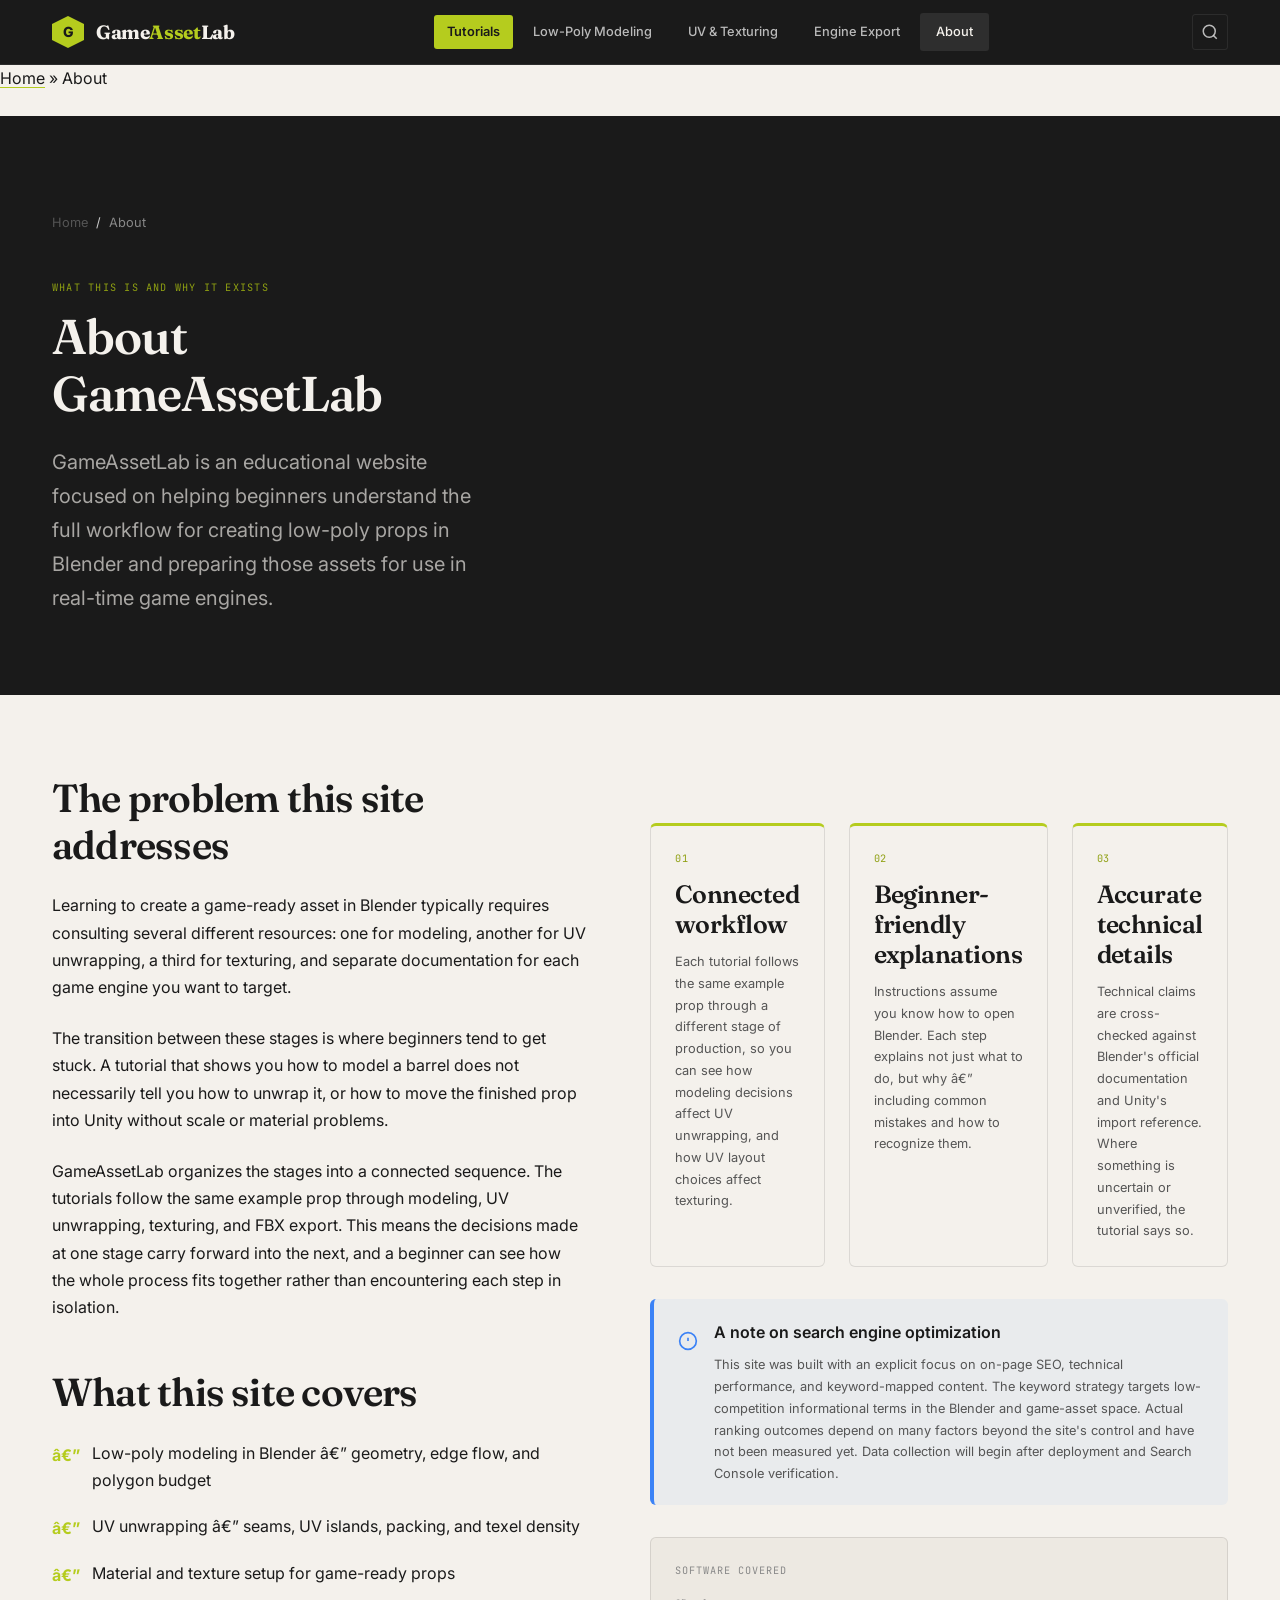
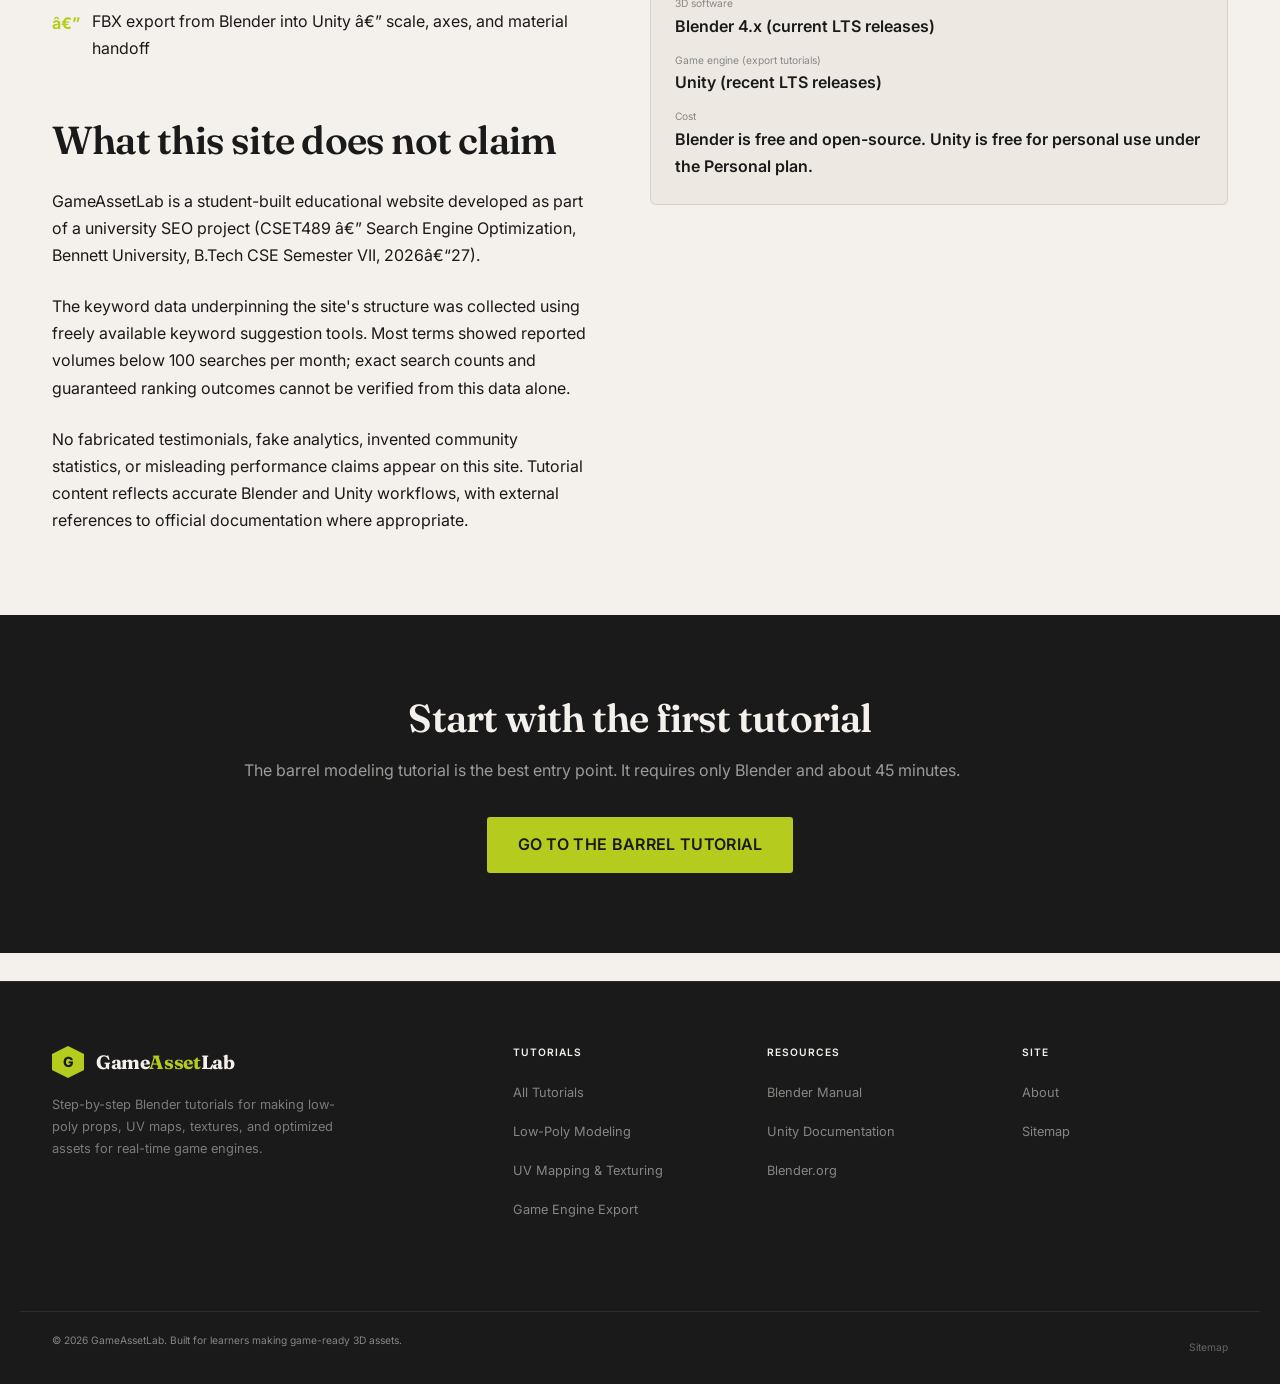
==== commit a71c80bf: "Restore About page content" ====
--- a/about/index.html
+++ b/about/index.html
@@ -7,41 +7,53 @@
 	<meta name="robots" content="index, follow, max-image-preview:large, max-snippet:-1, max-video-preview:-1">
 
 	<!-- This site is optimized with the Yoast SEO plugin v28.7 - https://yoast.com/product/yoast-seo-wordpress/ -->
-	<title>GameAssetLab | 3D Game Asset Tutorials</title>
-	<meta name="description" content="Learn Blender game asset creation with step-by-step tutorials on low-poly modeling, UV unwrapping, texturing, and exporting assets to Unity.">
-	<link rel="canonical" href="/">
+	<title>About - GameAssetLab</title>
+	<link rel="canonical" href="/about/">
 	<meta property="og:locale" content="en_US">
-	<meta property="og:type" content="website">
-	<meta property="og:title" content="GameAssetLab">
-	<meta property="og:description" content="Learn Blender game asset creation with step-by-step tutorials on low-poly modeling, UV unwrapping, texturing, and exporting assets to Unity.">
-	<meta property="og:url" content="/">
+	<meta property="og:type" content="article">
+	<meta property="og:title" content="About - GameAssetLab">
+	<meta property="og:url" content="/about/">
 	<meta property="og:site_name" content="GameAssetLab">
 	<meta name="twitter:card" content="summary_large_image">
 	<script type="application/ld+json" class="yoast-schema-graph">{
 	    "@context": "https:\/\/schema.org",
 	    "@graph": [
 	        {
-	            "@type": "CollectionPage",
-	            "@id": "\/",
-	            "url": "\/",
-	            "name": "GameAssetLab | 3D Game Asset Tutorials",
+	            "@type": "WebPage",
+	            "@id": "\/about\/",
+	            "url": "\/about\/",
+	            "name": "About - GameAssetLab",
 	            "isPartOf": {
 	                "@id": "\/#website"
 	            },
-	            "description": "Learn Blender game asset creation with step-by-step tutorials on low-poly modeling, UV unwrapping, texturing, and exporting assets to Unity.",
+	            "datePublished": "2026-10-15T13:55:11+00:00",
 	            "breadcrumb": {
-	                "@id": "\/#breadcrumb"
+	                "@id": "\/about\/#breadcrumb"
 	            },
-	            "inLanguage": "en-US"
+	            "inLanguage": "en-US",
+	            "potentialAction": [
+	                {
+	                    "@type": "ReadAction",
+	                    "target": [
+	                        "\/about\/"
+	                    ]
+	                }
+	            ]
 	        },
 	        {
 	            "@type": "BreadcrumbList",
-	            "@id": "\/#breadcrumb",
+	            "@id": "\/about\/#breadcrumb",
 	            "itemListElement": [
 	                {
 	                    "@type": "ListItem",
 	                    "position": 1,
-	                    "name": "Home"
+	                    "name": "Home",
+	                    "item": "\/"
+	                },
+	                {
+	                    "@type": "ListItem",
+	                    "position": 2,
+	                    "name": "About"
 	                }
 	            ]
 	        },
@@ -74,6 +86,8 @@
 
 
 <link rel="dns-prefetch" href="//fonts.googleapis.com">
+
+
 <style id="wp-img-auto-sizes-contain-inline-css">
 img:is([sizes=auto i],[sizes^="auto," i]){contain-intrinsic-size:3000px 1500px}
 /*# sourceURL=wp-img-auto-sizes-contain-inline-css */
@@ -113,7 +127,7 @@
 <link rel="stylesheet" id="gameassetlab-style-css" href="/wp-content/themes/gameassetlab-theme/style.css?ver=1.0.0" media="all">
 <link rel="stylesheet" id="gameassetlab-components-css" href="/wp-content/themes/gameassetlab-theme/assets/css/components.css?ver=1.0.0" media="all">
 </head>
-<body class="home blog wp-embed-responsive wp-theme-gameassetlab-theme">
+<body class="wp-singular page-template page-template-page-templates page-template-page-about page-template-page-templatespage-about-php page page-id-16 wp-embed-responsive wp-theme-gameassetlab-theme">
 
 <a class="skip-link" href="#main">Skip to main content</a>
 <div class="reading-progress" id="reading-progress" role="progressbar" aria-label="Reading progress"></div>
@@ -122,14 +136,14 @@
 	<div class="site-header__inner">
 
 		<!-- Logo -->
-		<a href="/" class="site-logo" rel="home" aria-label="GameAssetLab -” home">
+		<a href="/" class="site-logo" rel="home" aria-label="GameAssetLab â€” home">
 			<div class="site-logo__mark" aria-hidden="true">G</div>
 			<span class="site-logo__text">Game<span>Asset</span>Lab</span>
 		</a>
 
 		<!-- Primary Navigation -->
 		<nav class="site-nav" id="site-nav" role="navigation" aria-label="Primary">
-			<a href="/tutorials/" class="site-nav__link site-nav__link--cta">Tutorials</a><a href="/tutorial-category/low-poly-modeling/" class="site-nav__link">Low-Poly Modeling</a><a href="/tutorial-category/uv-texturing/" class="site-nav__link">UV &amp; Texturing</a><a href="/tutorial-category/engine-export/" class="site-nav__link">Engine Export</a><a href="/about/" class="site-nav__link">About</a>		</nav>
+			<a href="/tutorials/" class="site-nav__link site-nav__link--cta">Tutorials</a><a href="/tutorial-category/low-poly-modeling/" class="site-nav__link">Low-Poly Modeling</a><a href="/tutorial-category/uv-texturing/" class="site-nav__link">UV &amp; Texturing</a><a href="/tutorial-category/engine-export/" class="site-nav__link">Engine Export</a><a href="/about/" class="site-nav__link" aria-current="page">About</a>		</nav>
 
 		<div class="flex" style="gap:0.5rem; align-items:center;">
 			<!-- Search toggle -->
@@ -151,379 +165,149 @@
 	<div class="header-search-overlay" id="header-search" role="search" aria-label="Site search">
 		<form method="get" action="/">
 			<label for="header-search-input" class="sr-only">Search tutorials</label>
-			<input type="search" id="header-search-input" name="s" placeholder="Search tutorials, topics, or steps…" autocomplete="off" value="">
+			<input type="search" id="header-search-input" name="s" placeholder="Search tutorials, topics, or stepsâ€¦" autocomplete="off" value="">
 		</form>
 	</div>
 </header>
 
-<p id="breadcrumbs"><span><span class="breadcrumb_last" aria-current="page">Home</span></span></p>
+<p id="breadcrumbs"><span><span><a href="/">Home</a></span> » <span class="breadcrumb_last" aria-current="page">About</span></span></p>
 <main id="main" tabindex="-1">
 
-	<!-- ================================================================
-	     HERO SECTION
-	     ================================================================ -->
-	<section class="hero" aria-labelledby="hero-title">
-		<div class="hero__inner">
-			<div class="hero__content">
-				<p class="hero__overline">Open-source 3D workflow - Blender to game engine</p>
-
-				<h1 class="hero__title" id="hero-title">
-					Make props<br>
-					<em>ready for games.</em>
+	<!-- About hero -->
+	<div class="about-hero">
+		<div class="container">
+			<nav class="breadcrumbs" aria-label="Breadcrumb"><ol><li><a href="/">Home</a></li><li aria-current="page">About</li></ol></nav>			<div style="max-width: 44ch; margin-top: var(--space-6);">
+				<span class="section-eyebrow">What this is and why it exists</span>
+				<h1 style="font-family:var(--font-display); font-size:var(--text-3xl); color:var(--color-paper); line-height:1.15; margin-bottom:var(--space-6);">
+					About GameAssetLab
 				</h1>
-
-				<p class="hero__subtitle">
-					Practical, step-by-step tutorials for modeling low-poly assets, unwrapping UVs, applying textures,
-					and exporting finished props into a real-time game engine - all in Blender.
+				<p style="font-size:var(--text-md); color:rgba(244,241,236,0.65); line-height:1.7;">
+					GameAssetLab is an educational website focused on helping beginners understand the full
+					workflow for creating low-poly props in Blender and preparing those assets for use in
+					real-time game engines.
 				</p>
-
-				<div class="hero__cta">
-					<a href="/tutorials/" class="btn btn-primary btn-lg">
-						Browse tutorials
-					</a>
-					<a href="/tutorials/low-poly-barrel-blender/" class="btn btn-ghost-light btn-lg">
-						Start with the barrel →
-					</a>
+			</div>
+		</div>
+	</div>
+
+	<section class="section section--paper">
+		<div class="container">
+			<div style="display:grid; grid-template-columns:1fr 1fr; gap:var(--space-16); align-items:start;">
+				<div>
+					<h2 style="font-size:var(--text-2xl); margin-bottom:var(--space-6);">The problem this site addresses</h2>
+					<p>
+						Learning to create a game-ready asset in Blender typically requires consulting several
+						different resources: one for modeling, another for UV unwrapping, a third for texturing,
+						and separate documentation for each game engine you want to target.
+					</p>
+					<p>
+						The transition between these stages is where beginners tend to get stuck. A tutorial that
+						shows you how to model a barrel does not necessarily tell you how to unwrap it, or how to
+						move the finished prop into Unity without scale or material problems.
+					</p>
+					<p>
+						GameAssetLab organizes the stages into a connected sequence. The tutorials follow the same
+						example prop through modeling, UV unwrapping, texturing, and FBX export. This means the
+						decisions made at one stage carry forward into the next, and a beginner can see how the
+						whole process fits together rather than encountering each step in isolation.
+					</p>
+
+					<h2 style="font-size:var(--text-2xl); margin-top:var(--space-12); margin-bottom:var(--space-6);">What this site covers</h2>
+					<ul style="list-style:none; padding:0; display:flex; flex-direction:column; gap:var(--space-3);">
+												<li style="display:flex; gap:var(--space-3); align-items:flex-start;">
+							<span style="color:var(--color-accent); font-weight:700; margin-top:2px;" aria-hidden="true">â€”</span>
+							Low-poly modeling in Blender â€” geometry, edge flow, and polygon budget						</li>
+												<li style="display:flex; gap:var(--space-3); align-items:flex-start;">
+							<span style="color:var(--color-accent); font-weight:700; margin-top:2px;" aria-hidden="true">â€”</span>
+							UV unwrapping â€” seams, UV islands, packing, and texel density						</li>
+												<li style="display:flex; gap:var(--space-3); align-items:flex-start;">
+							<span style="color:var(--color-accent); font-weight:700; margin-top:2px;" aria-hidden="true">â€”</span>
+							Material and texture setup for game-ready props						</li>
+												<li style="display:flex; gap:var(--space-3); align-items:flex-start;">
+							<span style="color:var(--color-accent); font-weight:700; margin-top:2px;" aria-hidden="true">â€”</span>
+							FBX export from Blender into Unity â€” scale, axes, and material handoff						</li>
+											</ul>
+
+					<h2 style="font-size:var(--text-2xl); margin-top:var(--space-12); margin-bottom:var(--space-6);">What this site does not claim</h2>
+					<p>
+						GameAssetLab is a student-built educational website developed as part of a university SEO project (CSET489 â€” Search Engine Optimization, Bennett University, B.Tech CSE Semester VII, 2026â€“27).
+					</p>
+					<p>
+						The keyword data underpinning the site's structure was collected using freely available keyword suggestion tools. Most terms showed reported volumes below 100 searches per month; exact search counts and guaranteed ranking outcomes cannot be verified from this data alone.
+					</p>
+					<p>
+						No fabricated testimonials, fake analytics, invented community statistics, or misleading performance claims appear on this site. Tutorial content reflects accurate Blender and Unity workflows, with external references to official documentation where appropriate.
+					</p>
 				</div>
 
-				<div class="hero__meta" aria-label="Site overview">
-					<div class="hero__meta-item">
-						<span class="hero__meta-label">Focus</span>
-						<span class="hero__meta-value">Low-poly props</span>
+				<div>
+					<!-- Pillars -->
+					<div class="about-pillars">
+						<div class="pillar">
+							<span class="pillar__number">01</span>
+							<h3 class="pillar__title">Connected workflow</h3>
+							<p class="pillar__text">Each tutorial follows the same example prop through a different stage of production, so you can see how modeling decisions affect UV unwrapping, and how UV layout choices affect texturing.</p>
+						</div>
+						<div class="pillar">
+							<span class="pillar__number">02</span>
+							<h3 class="pillar__title">Beginner-friendly explanations</h3>
+							<p class="pillar__text">Instructions assume you know how to open Blender. Each step explains not just what to do, but why â€” including common mistakes and how to recognize them.</p>
+						</div>
+						<div class="pillar">
+							<span class="pillar__number">03</span>
+							<h3 class="pillar__title">Accurate technical details</h3>
+							<p class="pillar__text">Technical claims are cross-checked against Blender's official documentation and Unity's import reference. Where something is uncertain or unverified, the tutorial says so.</p>
+						</div>
 					</div>
-					<div class="hero__meta-item">
-						<span class="hero__meta-label">Software</span>
-						<span class="hero__meta-value">Blender 4.x</span>
+
+					<!-- Keyword strategy note (honest disclosure) -->
+					<div class="callout callout--note" style="margin-top:var(--space-8);">
+						<div class="callout__icon" aria-hidden="true">
+							<svg width="20" height="20" viewbox="0 0 24 24" fill="none" stroke="#3b82f6" stroke-width="2"><circle cx="12" cy="12" r="10"></circle><line x1="12" y1="8" x2="12" y2="12"></line><line x1="12" y1="16" x2="12.01" y2="16"></line></svg>
+						</div>
+						<div class="callout__body">
+							<p class="callout__title">A note on search engine optimization</p>
+							<p style="font-size:var(--text-sm); color:var(--color-ink-60); margin-bottom:0;">
+								This site was built with an explicit focus on on-page SEO, technical performance, and keyword-mapped content. The keyword strategy targets low-competition informational terms in the Blender and game-asset space. Actual ranking outcomes depend on many factors beyond the site's control and have not been measured yet. Data collection will begin after deployment and Search Console verification.
+							</p>
+						</div>
 					</div>
-					<div class="hero__meta-item">
-						<span class="hero__meta-label">Audience</span>
-						<span class="hero__meta-value">Beginners</span>
+
+					<!-- Software versions note -->
+					<div style="margin-top:var(--space-6); background:var(--color-paper-dark); border:1px solid var(--color-border-light); border-radius:var(--radius-md); padding:var(--space-6);">
+						<p style="font-family:var(--font-mono); font-size:var(--text-xs); color:var(--color-ink-40); text-transform:uppercase; letter-spacing:0.1em; margin-bottom:var(--space-4);">Software covered</p>
+						<dl style="display:grid; gap:var(--space-3);">
+							<div>
+								<dt style="font-size:var(--text-xs); color:var(--color-ink-40);">3D software</dt>
+								<dd style="font-weight:600;">Blender 4.x (current LTS releases)</dd>
+							</div>
+							<div>
+								<dt style="font-size:var(--text-xs); color:var(--color-ink-40);">Game engine (export tutorials)</dt>
+								<dd style="font-weight:600;">Unity (recent LTS releases)</dd>
+							</div>
+							<div>
+								<dt style="font-size:var(--text-xs); color:var(--color-ink-40);">Cost</dt>
+								<dd style="font-weight:600;">Blender is free and open-source. Unity is free for personal use under the Personal plan.</dd>
+							</div>
+						</dl>
 					</div>
 				</div>
 			</div>
-
-			<!-- Visual - SVG asset stage grid -->
-			<div class="hero__visual" aria-hidden="true">
-				<div class="hero__asset-stages">
-										<div class="hero__stage-card">
-						<span class="hero__stage-label">01 - Model</span>
-						<div class="hero__stage-preview">
-							<svg xmlns="http://www.w3.org/2000/svg" viewbox="0 0 200 150" width="200" height="150" focusable="false">
-								<rect width="200" height="150" fill="#2a2a2a"></rect>
-								<polygon points="40,120 100,20 160,120" fill="none" stroke="#444" stroke-width="1.5" opacity="0.7"></polygon>
-								<polygon points="100,20 160,120 100,90" fill="#444" opacity="0.15"></polygon>
-								<circle cx="100" cy="70" r="25" fill="none" stroke="#444" stroke-width="1" opacity="0.3"></circle>
-							</svg>
-						</div>
-					</div>
-										<div class="hero__stage-card">
-						<span class="hero__stage-label">02 - Wireframe</span>
-						<div class="hero__stage-preview">
-							<svg xmlns="http://www.w3.org/2000/svg" viewbox="0 0 200 150" width="200" height="150" focusable="false">
-								<rect width="200" height="150" fill="#1e2a1e"></rect>
-								<polygon points="40,120 100,20 160,120" fill="none" stroke="#b5cc1e" stroke-width="1.5" opacity="0.7"></polygon>
-								<polygon points="100,20 160,120 100,90" fill="#b5cc1e" opacity="0.15"></polygon>
-								<circle cx="100" cy="70" r="25" fill="none" stroke="#b5cc1e" stroke-width="1" opacity="0.3"></circle>
-							</svg>
-						</div>
-					</div>
-										<div class="hero__stage-card">
-						<span class="hero__stage-label">03 - UV layout</span>
-						<div class="hero__stage-preview">
-							<svg xmlns="http://www.w3.org/2000/svg" viewbox="0 0 200 150" width="200" height="150" focusable="false">
-								<rect width="200" height="150" fill="#1a1a2e"></rect>
-								<polygon points="40,120 100,20 160,120" fill="none" stroke="#6060ff" stroke-width="1.5" opacity="0.7"></polygon>
-								<polygon points="100,20 160,120 100,90" fill="#6060ff" opacity="0.15"></polygon>
-								<circle cx="100" cy="70" r="25" fill="none" stroke="#6060ff" stroke-width="1" opacity="0.3"></circle>
-							</svg>
-						</div>
-					</div>
-										<div class="hero__stage-card">
-						<span class="hero__stage-label">04 - Textured</span>
-						<div class="hero__stage-preview">
-							<svg xmlns="http://www.w3.org/2000/svg" viewbox="0 0 200 150" width="200" height="150" focusable="false">
-								<rect width="200" height="150" fill="#2a1a1a"></rect>
-								<polygon points="40,120 100,20 160,120" fill="none" stroke="#cc6633" stroke-width="1.5" opacity="0.7"></polygon>
-								<polygon points="100,20 160,120 100,90" fill="#cc6633" opacity="0.15"></polygon>
-								<circle cx="100" cy="70" r="25" fill="none" stroke="#cc6633" stroke-width="1" opacity="0.3"></circle>
-							</svg>
-						</div>
-					</div>
-									</div>
-			</div>
-
 		</div>
 	</section>
 
-	<!-- ================================================================
-	     WORKFLOW STRIP
-	     ================================================================ -->
-	<div class="workflow-strip" aria-label="Tutorial workflow overview">
-		<div class="workflow-strip__inner">
-			<a href="/tutorial-category/low-poly-modeling/" class="workflow-step">
-				<div class="workflow-step__number" aria-hidden="true">01</div>
-				<div class="workflow-step__text">
-					<span class="workflow-step__name">Model the prop</span>
-					<span class="workflow-step__desc">Low-poly geometry in Blender</span>
-				</div>
+	<!-- CTA -->
+	<section class="section section--dark" style="text-align:center;">
+		<div class="container--sm">
+			<h2 style="font-family:var(--font-display); font-size:var(--text-2xl); color:var(--color-paper); margin-bottom:var(--space-4);">
+				Start with the first tutorial
+			</h2>
+			<p style="color:rgba(244,241,236,0.6); margin-bottom:var(--space-8);">
+				The barrel modeling tutorial is the best entry point. It requires only Blender and about 45 minutes.
+			</p>
+			<a href="/tutorial-category/low-poly-modeling/low-poly-barrel-blender/" class="btn btn-primary btn-lg">
+				Go to the barrel tutorial
 			</a>
-			<span class="workflow-arrow" aria-hidden="true">→</span>
-			<a href="/tutorial-category/uv-texturing/" class="workflow-step">
-				<div class="workflow-step__number" aria-hidden="true">02</div>
-				<div class="workflow-step__text">
-					<span class="workflow-step__name">Unwrap UVs</span>
-					<span class="workflow-step__desc">Seams, islands, and layout</span>
-				</div>
-			</a>
-			<span class="workflow-arrow" aria-hidden="true">→</span>
-			<a href="/tutorial-category/uv-texturing/" class="workflow-step">
-				<div class="workflow-step__number" aria-hidden="true">03</div>
-				<div class="workflow-step__text">
-					<span class="workflow-step__name">Apply textures</span>
-					<span class="workflow-step__desc">Materials, colour, roughness</span>
-				</div>
-			</a>
-			<span class="workflow-arrow" aria-hidden="true">→</span>
-			<a href="/tutorial-category/engine-export/" class="workflow-step">
-				<div class="workflow-step__number" aria-hidden="true">04</div>
-				<div class="workflow-step__text">
-					<span class="workflow-step__name">Export to engine</span>
-					<span class="workflow-step__desc">FBX handoff to Unity</span>
-				</div>
-			</a>
-		</div>
-	</div>
-
-	<!-- ================================================================
-	     TUTORIAL CATEGORIES
-	     ================================================================ -->
-	<section class="section" aria-labelledby="categories-heading">
-		<div class="container">
-			<div class="section-header">
-				<div>
-					<span class="section-eyebrow">Learn by workflow stage</span>
-					<h2 class="section-title" id="categories-heading">Where do you want to start?</h2>
-				</div>
-				<a href="/tutorials/" class="btn btn-outline">
-					View all tutorials
-				</a>
-			</div>
-
-			<div class="grid grid-3">
-				<a href="/tutorial-category/low-poly-modeling/" class="category-card">
-					<div class="category-card__icon" aria-hidden="true">
-						<svg width="24" height="24" viewbox="0 0 24 24" fill="none" stroke="#b5cc1e" stroke-width="1.5"><path d="m12 2 9 4.5v9L12 20l-9-4.5v-9L12 2z"></path><path d="m12 20v-9M3 6.5l9 4.5 9-4.5"></path></svg>
-					</div>
-					<div>
-						<h3 class="category-card__title">Low-Poly Modeling</h3>
-						<p class="category-card__desc">
-							Build props with clean, efficient geometry. Learn why keeping poly count low matters for real-time rendering, and how to model a barrel, crate, or rock from scratch.
-						</p>
-					</div>
-					<div class="category-card__count">2 tutorials</div>
-					<span class="category-card__arrow" aria-hidden="true">→</span>
-				</a>
-
-				<a href="/tutorial-category/uv-texturing/" class="category-card">
-					<div class="category-card__icon" aria-hidden="true">
-						<svg width="24" height="24" viewbox="0 0 24 24" fill="none" stroke="#b5cc1e" stroke-width="1.5"><rect x="3" y="3" width="18" height="18" rx="2"></rect><path d="M3 9h18M9 21V9"></path></svg>
-					</div>
-					<div>
-						<h3 class="category-card__title">UV Mapping &amp; Texturing</h3>
-						<p class="category-card__desc">
-							Understand seams, UV islands, and texel density. Practical unwrapping guides that show you how to lay out UVs so textures apply correctly when the prop reaches the engine.
-						</p>
-					</div>
-					<div class="category-card__count">2 tutorials</div>
-					<span class="category-card__arrow" aria-hidden="true">→</span>
-				</a>
-
-				<a href="/tutorial-category/engine-export/" class="category-card">
-					<div class="category-card__icon" aria-hidden="true">
-						<svg width="24" height="24" viewbox="0 0 24 24" fill="none" stroke="#b5cc1e" stroke-width="1.5"><path d="M21 15v4a2 2 0 0 1-2 2H5a2 2 0 0 1-2-2v-4"></path><polyline points="17 8 12 3 7 8"></polyline><line x1="12" y1="3" x2="12" y2="15"></line></svg>
-					</div>
-					<div>
-						<h3 class="category-card__title">Game Engine Export</h3>
-						<p class="category-card__desc">
-							Transfer finished assets from Blender into Unity. Scale, orientation, materials, and common failure cases - the FBX handoff explained step by step.
-						</p>
-					</div>
-					<div class="category-card__count">2 tutorials</div>
-					<span class="category-card__arrow" aria-hidden="true">→</span>
-				</a>
-			</div>
-		</div>
-	</section>
-
-	<!-- ================================================================
-	     FEATURED TUTORIALS (dynamic)
-	     ================================================================ -->
-	<section class="section section--paper-dark" aria-labelledby="featured-heading">
-		<div class="container">
-			<div class="section-header">
-				<div>
-					<span class="section-eyebrow">Start here</span>
-					<h2 class="section-title" id="featured-heading">Featured tutorials</h2>
-				</div>
-			</div>
-
-						<div class="grid grid-3">
-										<a href="/tutorials/blender-to-unity-fbx/" class="tutorial-card">
-		<div class="tutorial-card__image">
-							<img width="800" height="450" src="/wp-content/uploads/2026/10/f1e5c794-17e0-4c69-8621-ee48979b203c-800x450.png" class="attachment-gal-card size-gal-card" alt="Export Blender Assets to Unity: FBX Settings and Common Errors" loading="lazy" decoding="async" srcset="/wp-content/uploads/2026/10/f1e5c794-17e0-4c69-8621-ee48979b203c-800x450.png 800w, /wp-content/uploads/2026/10/f1e5c794-17e0-4c69-8621-ee48979b203c-300x169.png 300w, /wp-content/uploads/2026/10/f1e5c794-17e0-4c69-8621-ee48979b203c-1024x576.png 1024w, /wp-content/uploads/2026/10/f1e5c794-17e0-4c69-8621-ee48979b203c-768x432.png 768w, /wp-content/uploads/2026/10/f1e5c794-17e0-4c69-8621-ee48979b203c-1536x864.png 1536w, /wp-content/uploads/2026/10/f1e5c794-17e0-4c69-8621-ee48979b203c-1200x675.png 1200w, /wp-content/uploads/2026/10/f1e5c794-17e0-4c69-8621-ee48979b203c-400x225.png 400w, /wp-content/uploads/2026/10/f1e5c794-17e0-4c69-8621-ee48979b203c.png 1672w" sizes="auto, (max-width: 800px) 100vw, 800px">					</div>
-		<div class="tutorial-card__meta-bar">
-							<span class="tag tag-outline">Engine Export</span>
-								</div>
-		<div class="tutorial-card__body">
-			<h3 class="tutorial-card__title">Export Blender Assets to Unity: FBX Settings and Common Errors</h3>
-							<p class="tutorial-card__excerpt">By the end of this tutorial, your low-poly barrel will be visible in a Unity scene with its geometry and UV coordinates...</p>
-					</div>
-		<div class="tutorial-card__footer">
-								</div>
-	</a>
-											<a href="/tutorials/blender-uv-unwrapping-game-asset/" class="tutorial-card">
-		<div class="tutorial-card__image">
-							<img width="800" height="450" src="/wp-content/uploads/2026/10/4a14b714-1f4d-452a-b91f-00d91ee4706f-800x450.png" class="attachment-gal-card size-gal-card" alt="UV Unwrapping a Game Asset in Blender" loading="lazy" decoding="async" srcset="/wp-content/uploads/2026/10/4a14b714-1f4d-452a-b91f-00d91ee4706f-800x450.png 800w, /wp-content/uploads/2026/10/4a14b714-1f4d-452a-b91f-00d91ee4706f-1200x675.png 1200w, /wp-content/uploads/2026/10/4a14b714-1f4d-452a-b91f-00d91ee4706f-400x225.png 400w" sizes="auto, (max-width: 800px) 100vw, 800px">					</div>
-		<div class="tutorial-card__meta-bar">
-							<span class="tag tag-outline">UV &amp; Texturing</span>
-								</div>
-		<div class="tutorial-card__body">
-			<h3 class="tutorial-card__title">UV Unwrapping a Game Asset in Blender</h3>
-							<p class="tutorial-card__excerpt">After this tutorial, you will be able to: Place seams on a 3D mesh so that it unfolds cleanly Generate UV islands...</p>
-					</div>
-		<div class="tutorial-card__footer">
-								</div>
-	</a>
-											<a href="/tutorials/low-poly-barrel-blender/" class="tutorial-card">
-		<div class="tutorial-card__image">
-							<img width="800" height="450" src="/wp-content/uploads/2026/10/3d307510-b7cb-4a9d-a9ac-dbb7bd14b538-800x450.png" class="attachment-gal-card size-gal-card" alt="Low-Poly Barrel in Blender: A Step-by-Step Tutorial" loading="lazy" decoding="async" srcset="/wp-content/uploads/2026/10/3d307510-b7cb-4a9d-a9ac-dbb7bd14b538-800x450.png 800w, /wp-content/uploads/2026/10/3d307510-b7cb-4a9d-a9ac-dbb7bd14b538-1200x675.png 1200w, /wp-content/uploads/2026/10/3d307510-b7cb-4a9d-a9ac-dbb7bd14b538-400x225.png 400w" sizes="auto, (max-width: 800px) 100vw, 800px">					</div>
-		<div class="tutorial-card__meta-bar">
-							<span class="tag tag-outline">Low-Poly Modeling</span>
-								</div>
-		<div class="tutorial-card__body">
-			<h3 class="tutorial-card__title">Low-Poly Barrel in Blender: A Step-by-Step Tutorial</h3>
-							<p class="tutorial-card__excerpt">What you will make By the end of this tutorial, you will have a low-poly barrel mesh ready for UV unwrapping and...</p>
-					</div>
-		<div class="tutorial-card__footer">
-								</div>
-	</a>
-								</div>
-			
-			<div style="text-align:center; margin-top: var(--space-12);">
-				<a href="/tutorials/" class="btn btn-outline btn-lg">
-					See all tutorials
-				</a>
-			</div>
-		</div>
-	</section>
-
-	<!-- ================================================================
-	     WHAT YOU WILL LEARN (editorial strip)
-	     ================================================================ -->
-	<section class="section section--dark" aria-labelledby="learn-heading">
-		<div class="container">
-			<div style="display:grid; grid-template-columns: 1fr 1fr; gap: var(--space-16); align-items: center;">
-				<div>
-					<span class="section-eyebrow">The GameAssetLab approach</span>
-					<h2 class="section-title" id="learn-heading" style="color:var(--color-paper)">
-						One prop. Four stages. A complete workflow.
-					</h2>
-					<p style="color:rgba(244,241,236,0.65); font-size:var(--text-md); line-height:1.7; margin-bottom:var(--space-6);">
-						Most tutorials show you a technique in isolation. GameAssetLab connects the stages: you model a prop, unwrap its UVs, apply textures to it, and export that same prop into a game engine.
-					</p>
-					<p style="color:rgba(244,241,236,0.65); font-size:var(--text-md); line-height:1.7; margin-bottom:var(--space-8);">
-						The barrel you make in the modeling tutorial is the same one you UV-unwrap in the next guide. When you reach the export tutorial, you already understand what you are handing off.
-					</p>
-					<a href="/tutorials/low-poly-barrel-blender/" class="btn btn-primary btn-lg">
-						Start with the barrel tutorial
-					</a>
-				</div>
-				<div>
-					<!-- Asset stage checklist -->
-					<div style="background:var(--color-surface); border:1px solid var(--color-border); border-radius:var(--radius-lg); padding:var(--space-8);">
-						<p style="font-family:var(--font-mono); font-size:var(--text-xs); color:var(--color-ink-40); text-transform:uppercase; letter-spacing:0.1em; margin-bottom:var(--space-6);">Asset production checklist</p>
-												<ul class="checklist" aria-label="Asset production steps">
-														<li>
-								<span class="checklist__check" aria-hidden="true">
-																			<svg width="12" height="12" viewbox="0 0 12 12" fill="none" stroke="currentColor" stroke-width="2"><polyline points="2 6 5 9 10 3"></polyline></svg>
-																	</span>
-								<span>Block out the prop shape with basic geometry</span>
-							</li>
-														<li>
-								<span class="checklist__check" aria-hidden="true">
-																			<svg width="12" height="12" viewbox="0 0 12 12" fill="none" stroke="currentColor" stroke-width="2"><polyline points="2 6 5 9 10 3"></polyline></svg>
-																	</span>
-								<span>Keep polygon count appropriate for real-time use</span>
-							</li>
-														<li>
-								<span class="checklist__check" aria-hidden="true">
-																			<svg width="12" height="12" viewbox="0 0 12 12" fill="none" stroke="currentColor" stroke-width="2"><polyline points="2 6 5 9 10 3"></polyline></svg>
-																	</span>
-								<span>Apply bevels and edge loops for silhouette</span>
-							</li>
-														<li>
-								<span class="checklist__check" aria-hidden="true">
-																			<svg width="12" height="12" viewbox="0 0 12 12" fill="none" stroke="currentColor" stroke-width="2"><polyline points="2 6 5 9 10 3"></polyline></svg>
-																	</span>
-								<span>Check topology before unwrapping</span>
-							</li>
-														<li>
-								<span class="checklist__check" aria-hidden="true">
-																			<svg width="12" height="12" viewbox="0 0 12 12" fill="none" stroke="currentColor" stroke-width="2"><polyline points="2 6 5 9 10 3"></polyline></svg>
-																	</span>
-								<span>Place seams to minimize UV distortion</span>
-							</li>
-														<li>
-								<span class="checklist__check" aria-hidden="true">
-																			<svg width="12" height="12" viewbox="0 0 12 12" fill="none" stroke="currentColor" stroke-width="2"><polyline points="2 6 5 9 10 3"></polyline></svg>
-																	</span>
-								<span>Pack UV islands to use texture space efficiently</span>
-							</li>
-														<li>
-								<span class="checklist__check" aria-hidden="true">
-																	</span>
-								<span>Apply and preview materials in the viewport</span>
-							</li>
-														<li>
-								<span class="checklist__check" aria-hidden="true">
-																	</span>
-								<span>Export FBX with correct scale and axis settings</span>
-							</li>
-														<li>
-								<span class="checklist__check" aria-hidden="true">
-																	</span>
-								<span>Import into Unity and verify scale and materials</span>
-							</li>
-													</ul>
-					</div>
-				</div>
-			</div>
-		</div>
-	</section>
-
-	<!-- ================================================================
-	     CALL TO ACTION - START LEARNING
-	     ================================================================ -->
-	<section class="section" style="text-align:center; padding-block:var(--space-24);" aria-labelledby="cta-heading">
-		<div class="container--sm">
-			<span class="section-eyebrow">Free, no account required</span>
-			<h2 class="section-title" id="cta-heading" style="font-size:var(--text-3xl);">
-				Pick a tutorial and start building.
-			</h2>
-			<p style="font-size:var(--text-md); color:var(--color-ink-60); margin-block:var(--space-6) var(--space-8); max-width:52ch; margin-inline:auto;">
-				Every tutorial on GameAssetLab assumes you know how to open Blender. Nothing else. No paid tools, no premium access, no prerequisites beyond curiosity.
-			</p>
-			<div class="flex-center gap-4" style="flex-wrap:wrap;">
-				<a href="/tutorial-category/low-poly-modeling/" class="btn btn-primary btn-lg">
-					Low-poly modeling
-				</a>
-				<a href="/tutorial-category/uv-texturing/" class="btn btn-outline btn-lg">
-					UV &amp; texturing
-				</a>
-				<a href="/tutorial-category/engine-export/" class="btn btn-outline btn-lg">
-					Engine export
-				</a>
-			</div>
 		</div>
 	</section>
 
@@ -535,7 +319,7 @@
 
 		<!-- Brand column -->
 		<div class="footer-brand">
-			<a href="/" class="site-logo" rel="home" aria-label="GameAssetLab -” home">
+			<a href="/" class="site-logo" rel="home" aria-label="GameAssetLab â€” home">
 				<div class="site-logo__mark" aria-hidden="true">G</div>
 				<span class="site-logo__text">Game<span>Asset</span>Lab</span>
 			</a>
@@ -591,7 +375,7 @@
 {"prefetch":[{"source":"document","where":{"and":[{"href_matches":"/*"},{"not":{"href_matches":["/wp-*.php","/wp-admin/*","/wp-content/uploads/*","/wp-content/*","/wp-content/plugins/*","/wp-content/themes/gameassetlab-theme/*","/*\\?(.+)"]}},{"not":{"selector_matches":"a[rel~=\"nofollow\"]"}},{"not":{"selector_matches":".no-prefetch, .no-prefetch a"}}]},"eagerness":"conservative"}]}
 </script>
 <script id="gameassetlab-main-js-extra">
-var galData = {"ajaxUrl":"/wp-admin/admin-ajax.php","nonce":"1cc3f652be","searchUrl":"/search/","siteUrl":"http://localhost:8881"};
+var galData = {"ajaxUrl":"/wp-admin/admin-ajax.php","nonce":"1cc3f652be","searchUrl":"/search/","siteUrl":"https://gameassetlab.me"};
 //# sourceURL=gameassetlab-main-js-extra
 </script>
 <script data-wp-strategy="defer" defer id="gameassetlab-main-js" src="/wp-content/themes/gameassetlab-theme/assets/js/main.js?ver=1.0.0"></script>
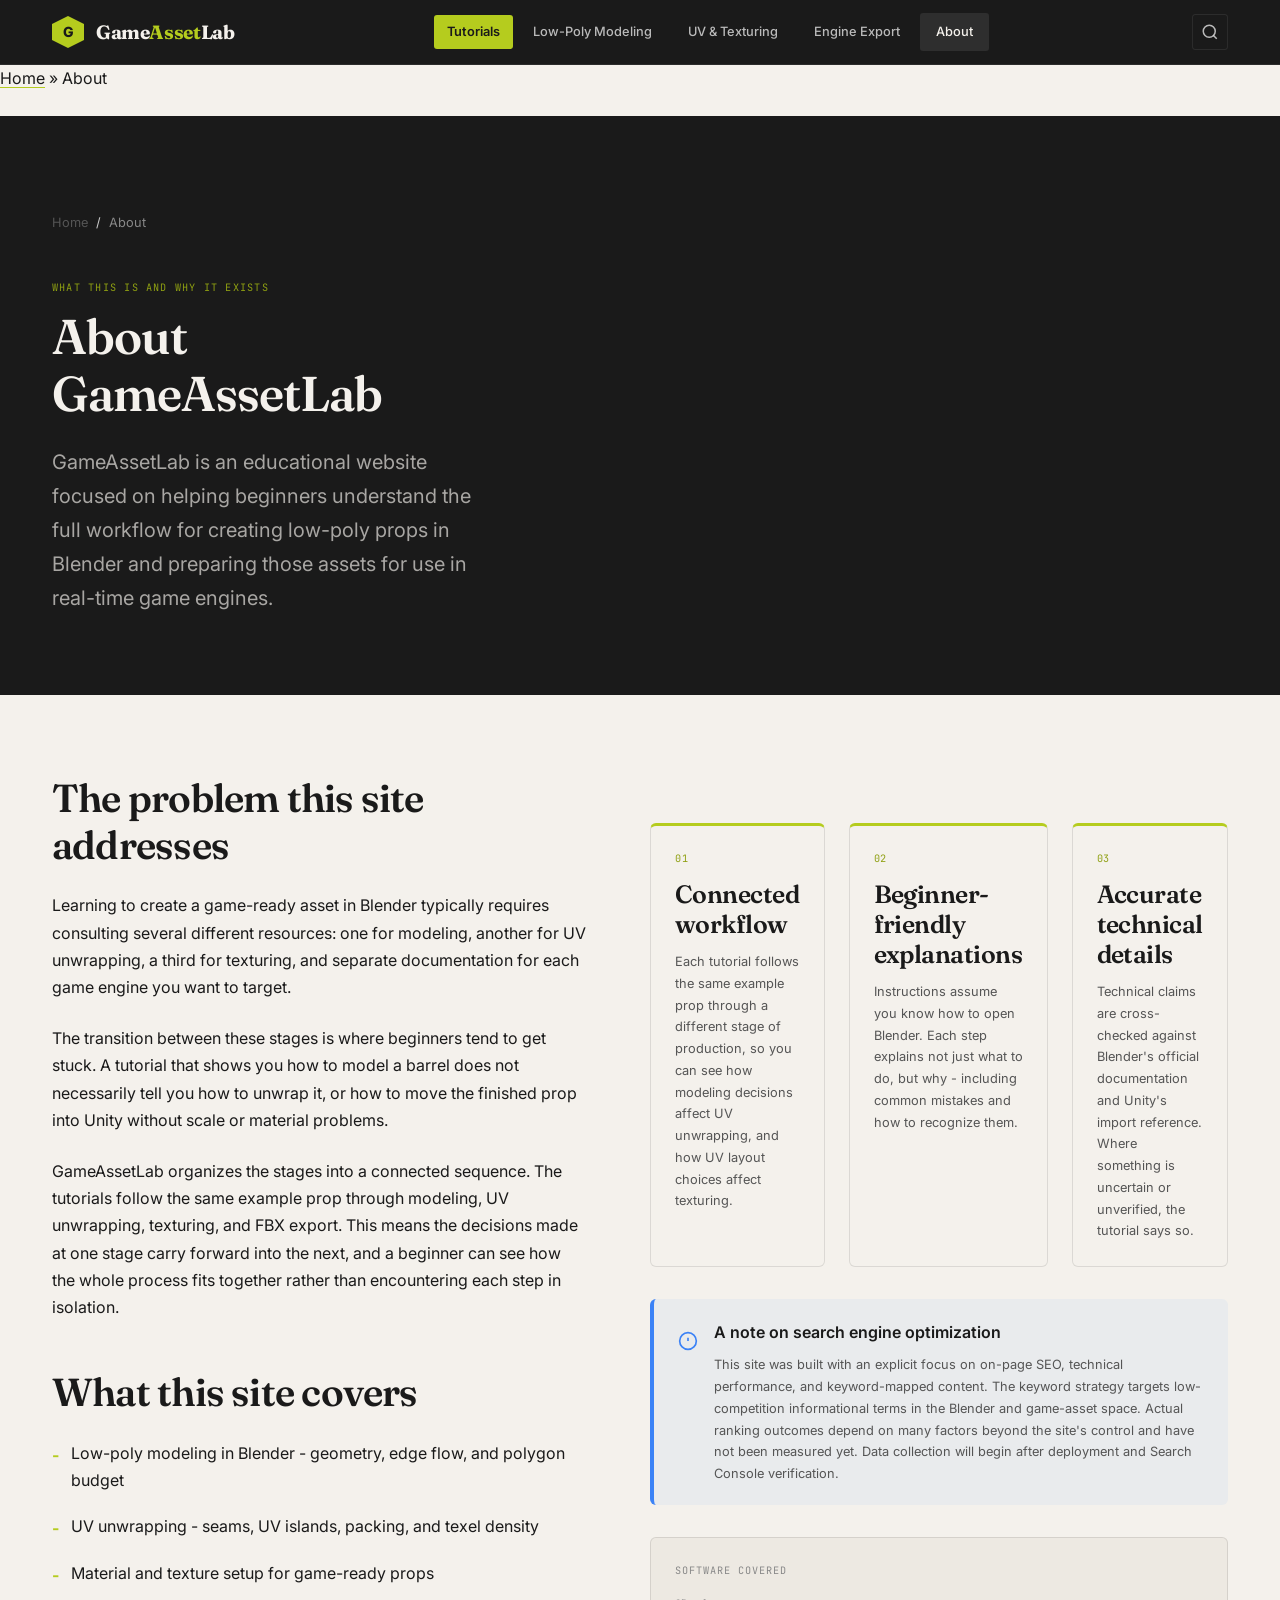
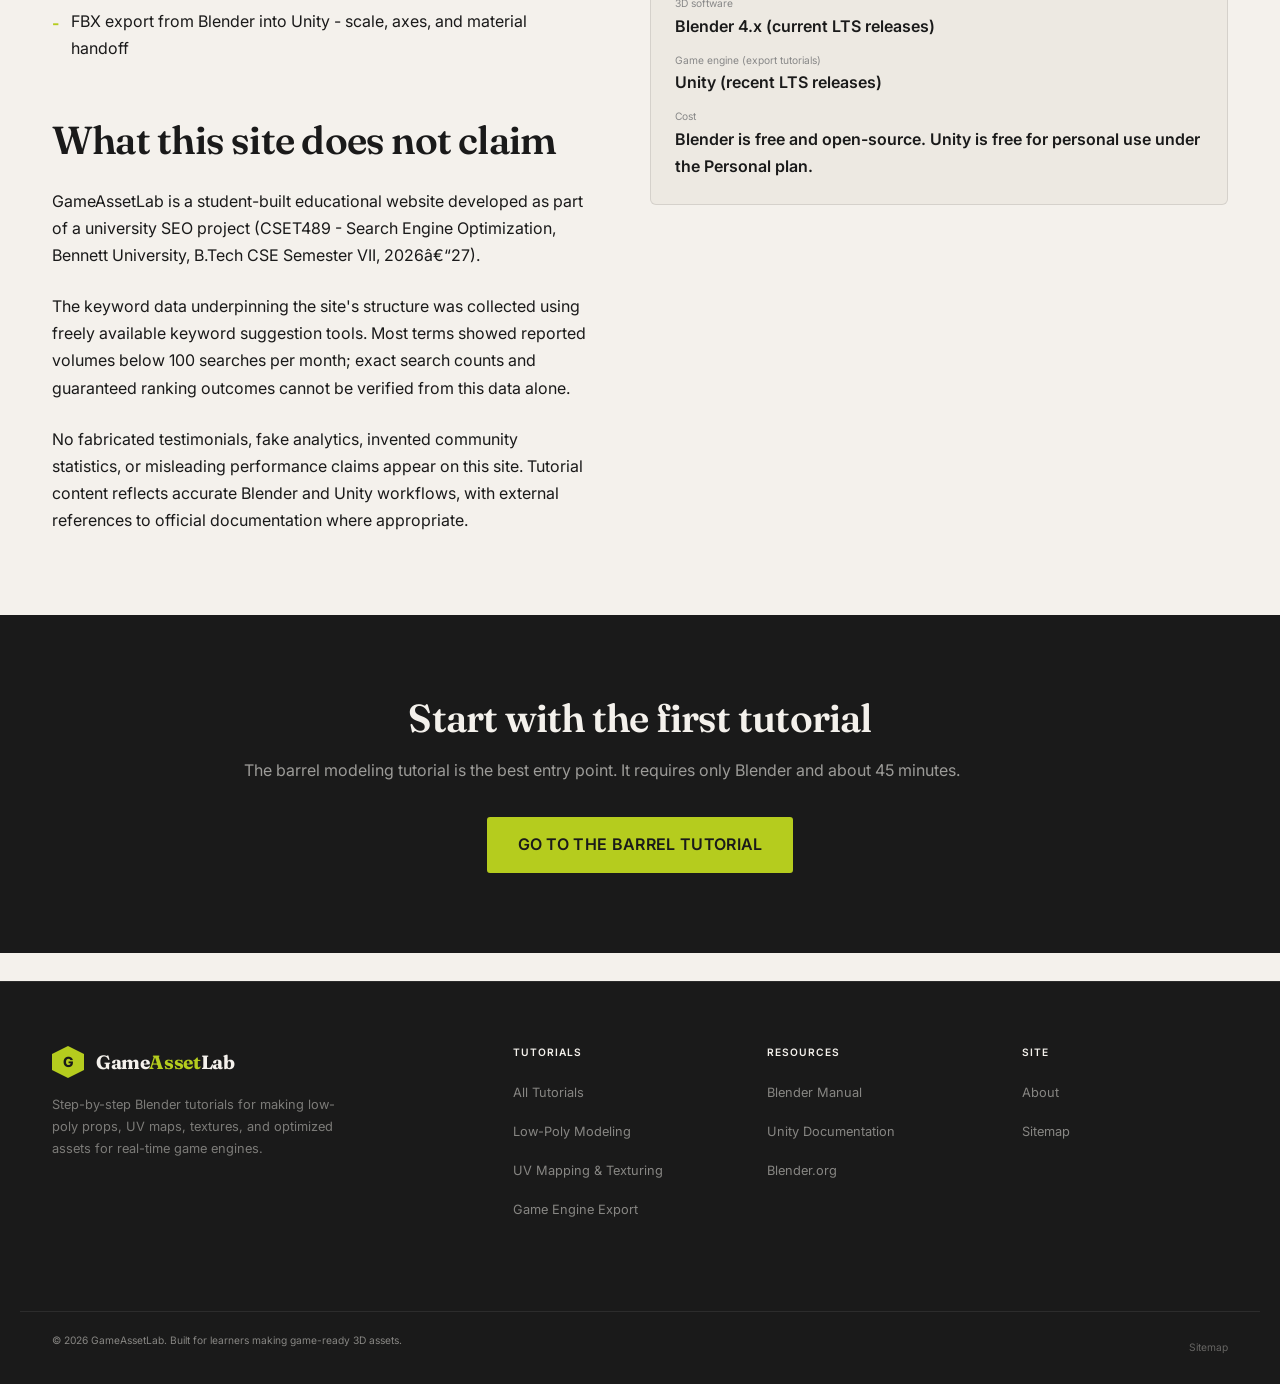
==== commit 8bb4a8f6: "Fix corrupted characters and page links" ====
--- a/about/index.html
+++ b/about/index.html
@@ -136,7 +136,7 @@
 	<div class="site-header__inner">
 
 		<!-- Logo -->
-		<a href="/" class="site-logo" rel="home" aria-label="GameAssetLab â€” home">
+		<a href="/" class="site-logo" rel="home" aria-label="GameAssetLab - home">
 			<div class="site-logo__mark" aria-hidden="true">G</div>
 			<span class="site-logo__text">Game<span>Asset</span>Lab</span>
 		</a>
@@ -165,7 +165,7 @@
 	<div class="header-search-overlay" id="header-search" role="search" aria-label="Site search">
 		<form method="get" action="/">
 			<label for="header-search-input" class="sr-only">Search tutorials</label>
-			<input type="search" id="header-search-input" name="s" placeholder="Search tutorials, topics, or stepsâ€¦" autocomplete="off" value="">
+			<input type="search" id="header-search-input" name="s" placeholder="Search tutorials, topics, or steps…" autocomplete="off" value="">
 		</form>
 	</div>
 </header>
@@ -215,22 +215,22 @@
 					<h2 style="font-size:var(--text-2xl); margin-top:var(--space-12); margin-bottom:var(--space-6);">What this site covers</h2>
 					<ul style="list-style:none; padding:0; display:flex; flex-direction:column; gap:var(--space-3);">
 												<li style="display:flex; gap:var(--space-3); align-items:flex-start;">
-							<span style="color:var(--color-accent); font-weight:700; margin-top:2px;" aria-hidden="true">â€”</span>
-							Low-poly modeling in Blender â€” geometry, edge flow, and polygon budget						</li>
+							<span style="color:var(--color-accent); font-weight:700; margin-top:2px;" aria-hidden="true">-</span>
+							Low-poly modeling in Blender - geometry, edge flow, and polygon budget						</li>
 												<li style="display:flex; gap:var(--space-3); align-items:flex-start;">
-							<span style="color:var(--color-accent); font-weight:700; margin-top:2px;" aria-hidden="true">â€”</span>
-							UV unwrapping â€” seams, UV islands, packing, and texel density						</li>
+							<span style="color:var(--color-accent); font-weight:700; margin-top:2px;" aria-hidden="true">-</span>
+							UV unwrapping - seams, UV islands, packing, and texel density						</li>
 												<li style="display:flex; gap:var(--space-3); align-items:flex-start;">
-							<span style="color:var(--color-accent); font-weight:700; margin-top:2px;" aria-hidden="true">â€”</span>
+							<span style="color:var(--color-accent); font-weight:700; margin-top:2px;" aria-hidden="true">-</span>
 							Material and texture setup for game-ready props						</li>
 												<li style="display:flex; gap:var(--space-3); align-items:flex-start;">
-							<span style="color:var(--color-accent); font-weight:700; margin-top:2px;" aria-hidden="true">â€”</span>
-							FBX export from Blender into Unity â€” scale, axes, and material handoff						</li>
+							<span style="color:var(--color-accent); font-weight:700; margin-top:2px;" aria-hidden="true">-</span>
+							FBX export from Blender into Unity - scale, axes, and material handoff						</li>
 											</ul>
 
 					<h2 style="font-size:var(--text-2xl); margin-top:var(--space-12); margin-bottom:var(--space-6);">What this site does not claim</h2>
 					<p>
-						GameAssetLab is a student-built educational website developed as part of a university SEO project (CSET489 â€” Search Engine Optimization, Bennett University, B.Tech CSE Semester VII, 2026â€“27).
+						GameAssetLab is a student-built educational website developed as part of a university SEO project (CSET489 - Search Engine Optimization, Bennett University, B.Tech CSE Semester VII, 2026â€“27).
 					</p>
 					<p>
 						The keyword data underpinning the site's structure was collected using freely available keyword suggestion tools. Most terms showed reported volumes below 100 searches per month; exact search counts and guaranteed ranking outcomes cannot be verified from this data alone.
@@ -251,7 +251,7 @@
 						<div class="pillar">
 							<span class="pillar__number">02</span>
 							<h3 class="pillar__title">Beginner-friendly explanations</h3>
-							<p class="pillar__text">Instructions assume you know how to open Blender. Each step explains not just what to do, but why â€” including common mistakes and how to recognize them.</p>
+							<p class="pillar__text">Instructions assume you know how to open Blender. Each step explains not just what to do, but why - including common mistakes and how to recognize them.</p>
 						</div>
 						<div class="pillar">
 							<span class="pillar__number">03</span>
@@ -305,7 +305,7 @@
 			<p style="color:rgba(244,241,236,0.6); margin-bottom:var(--space-8);">
 				The barrel modeling tutorial is the best entry point. It requires only Blender and about 45 minutes.
 			</p>
-			<a href="/tutorial-category/low-poly-modeling/low-poly-barrel-blender/" class="btn btn-primary btn-lg">
+			<a href="/tutorials/low-poly-barrel-blender/" class="btn btn-primary btn-lg">
 				Go to the barrel tutorial
 			</a>
 		</div>
@@ -319,7 +319,7 @@
 
 		<!-- Brand column -->
 		<div class="footer-brand">
-			<a href="/" class="site-logo" rel="home" aria-label="GameAssetLab â€” home">
+			<a href="/" class="site-logo" rel="home" aria-label="GameAssetLab - home">
 				<div class="site-logo__mark" aria-hidden="true">G</div>
 				<span class="site-logo__text">Game<span>Asset</span>Lab</span>
 			</a>
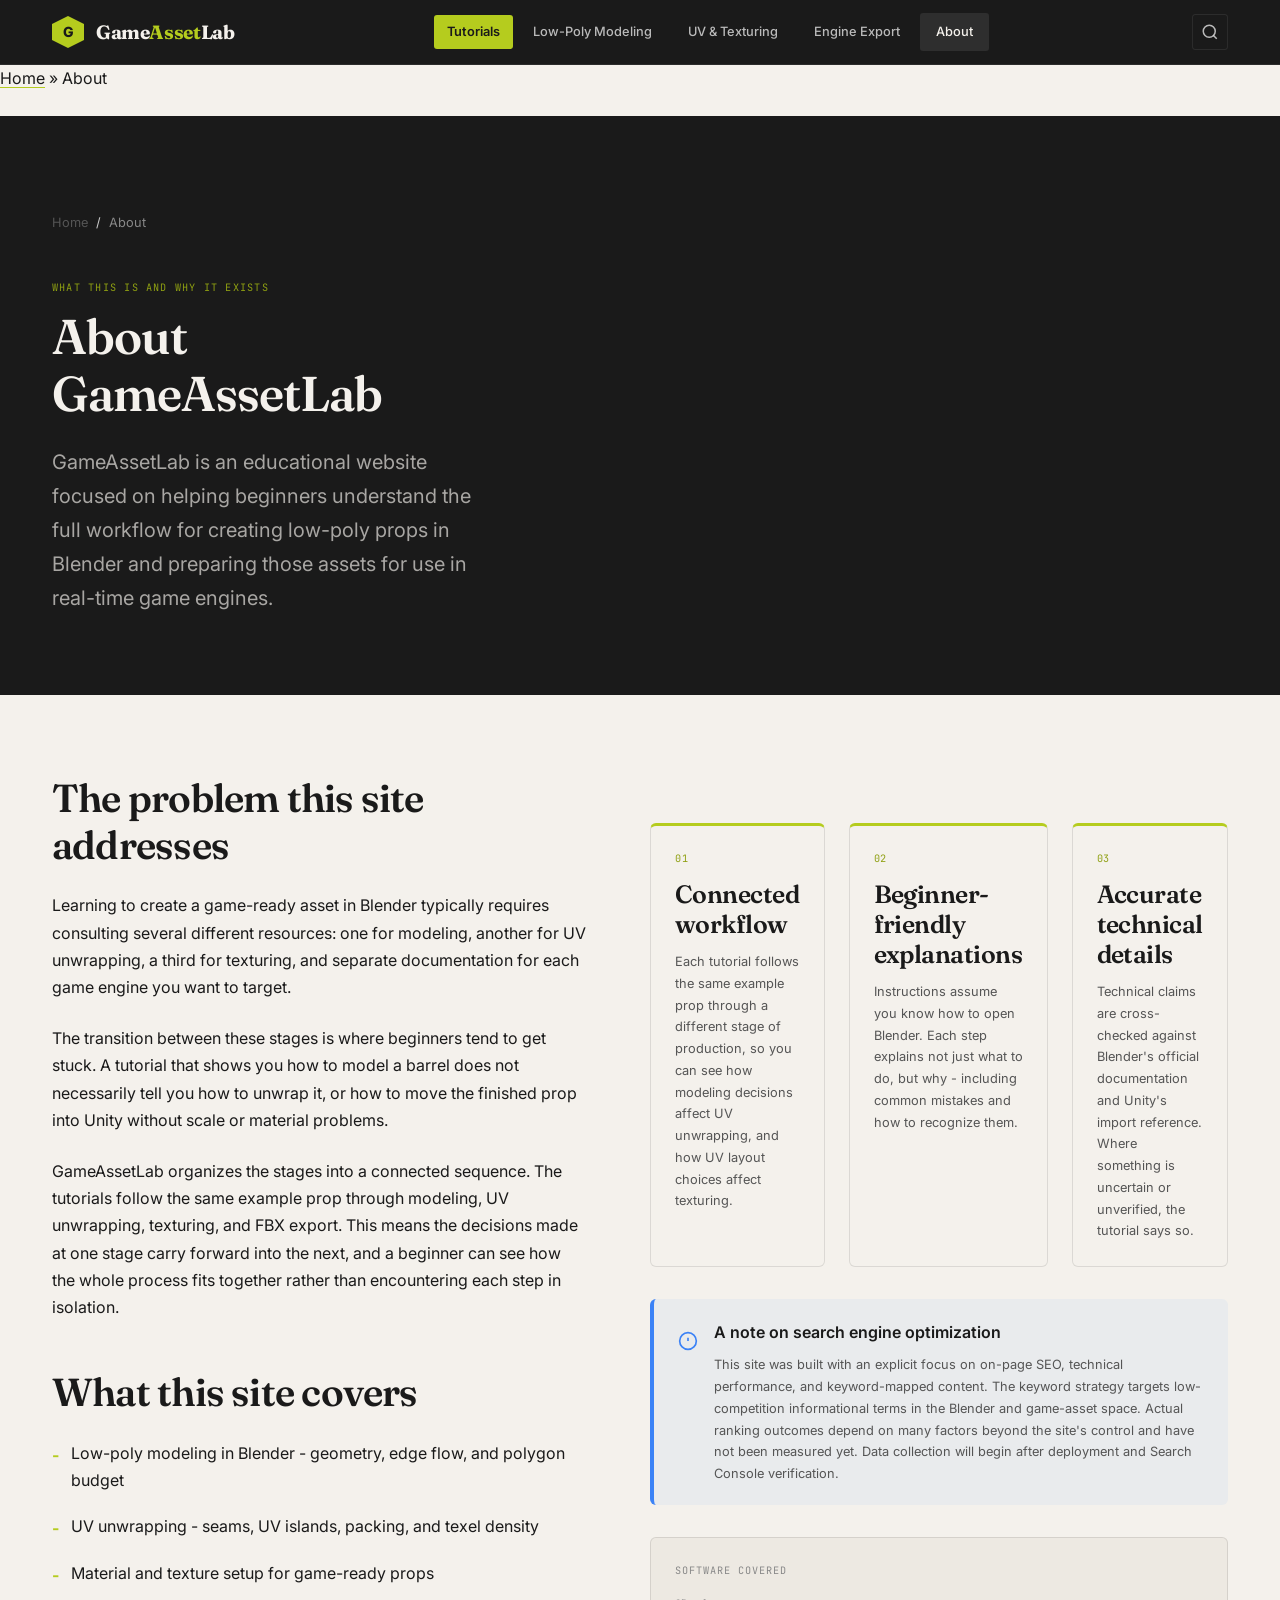
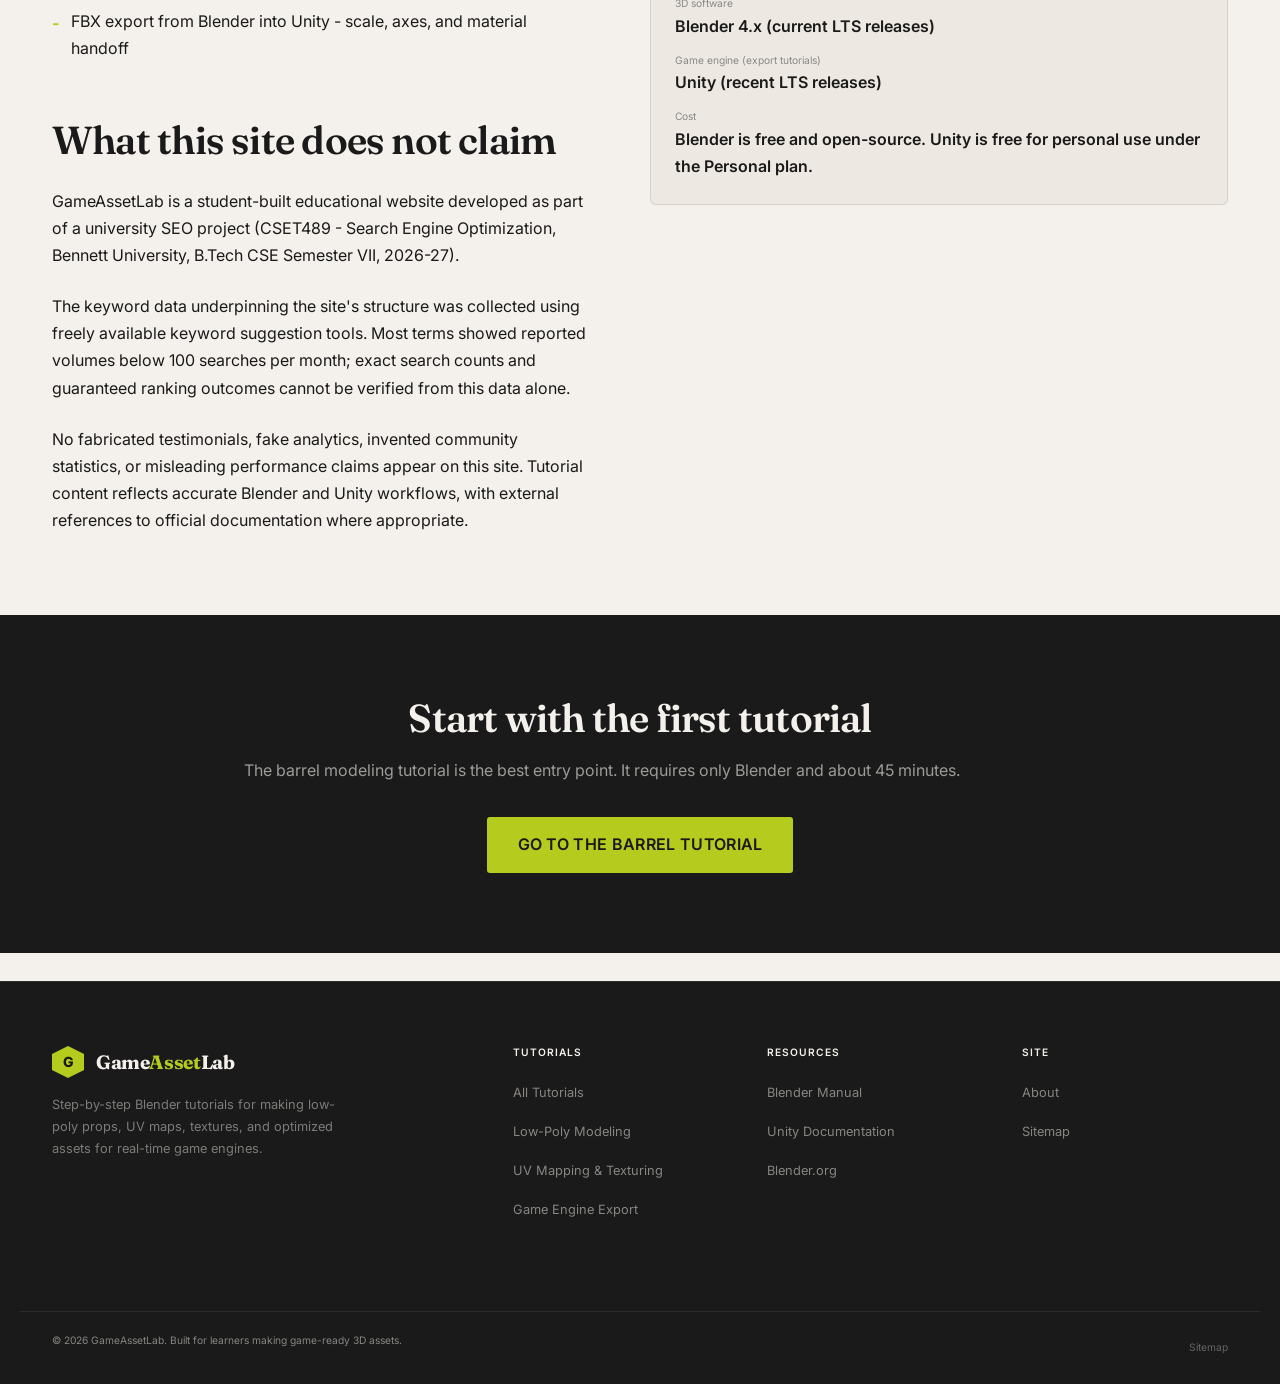
==== commit 511029e3: "Update website content" ====
--- a/about/index.html
+++ b/about/index.html
@@ -230,7 +230,7 @@
 
 					<h2 style="font-size:var(--text-2xl); margin-top:var(--space-12); margin-bottom:var(--space-6);">What this site does not claim</h2>
 					<p>
-						GameAssetLab is a student-built educational website developed as part of a university SEO project (CSET489 - Search Engine Optimization, Bennett University, B.Tech CSE Semester VII, 2026â€“27).
+						GameAssetLab is a student-built educational website developed as part of a university SEO project (CSET489 - Search Engine Optimization, Bennett University, B.Tech CSE Semester VII, 2026-27).
 					</p>
 					<p>
 						The keyword data underpinning the site's structure was collected using freely available keyword suggestion tools. Most terms showed reported volumes below 100 searches per month; exact search counts and guaranteed ranking outcomes cannot be verified from this data alone.
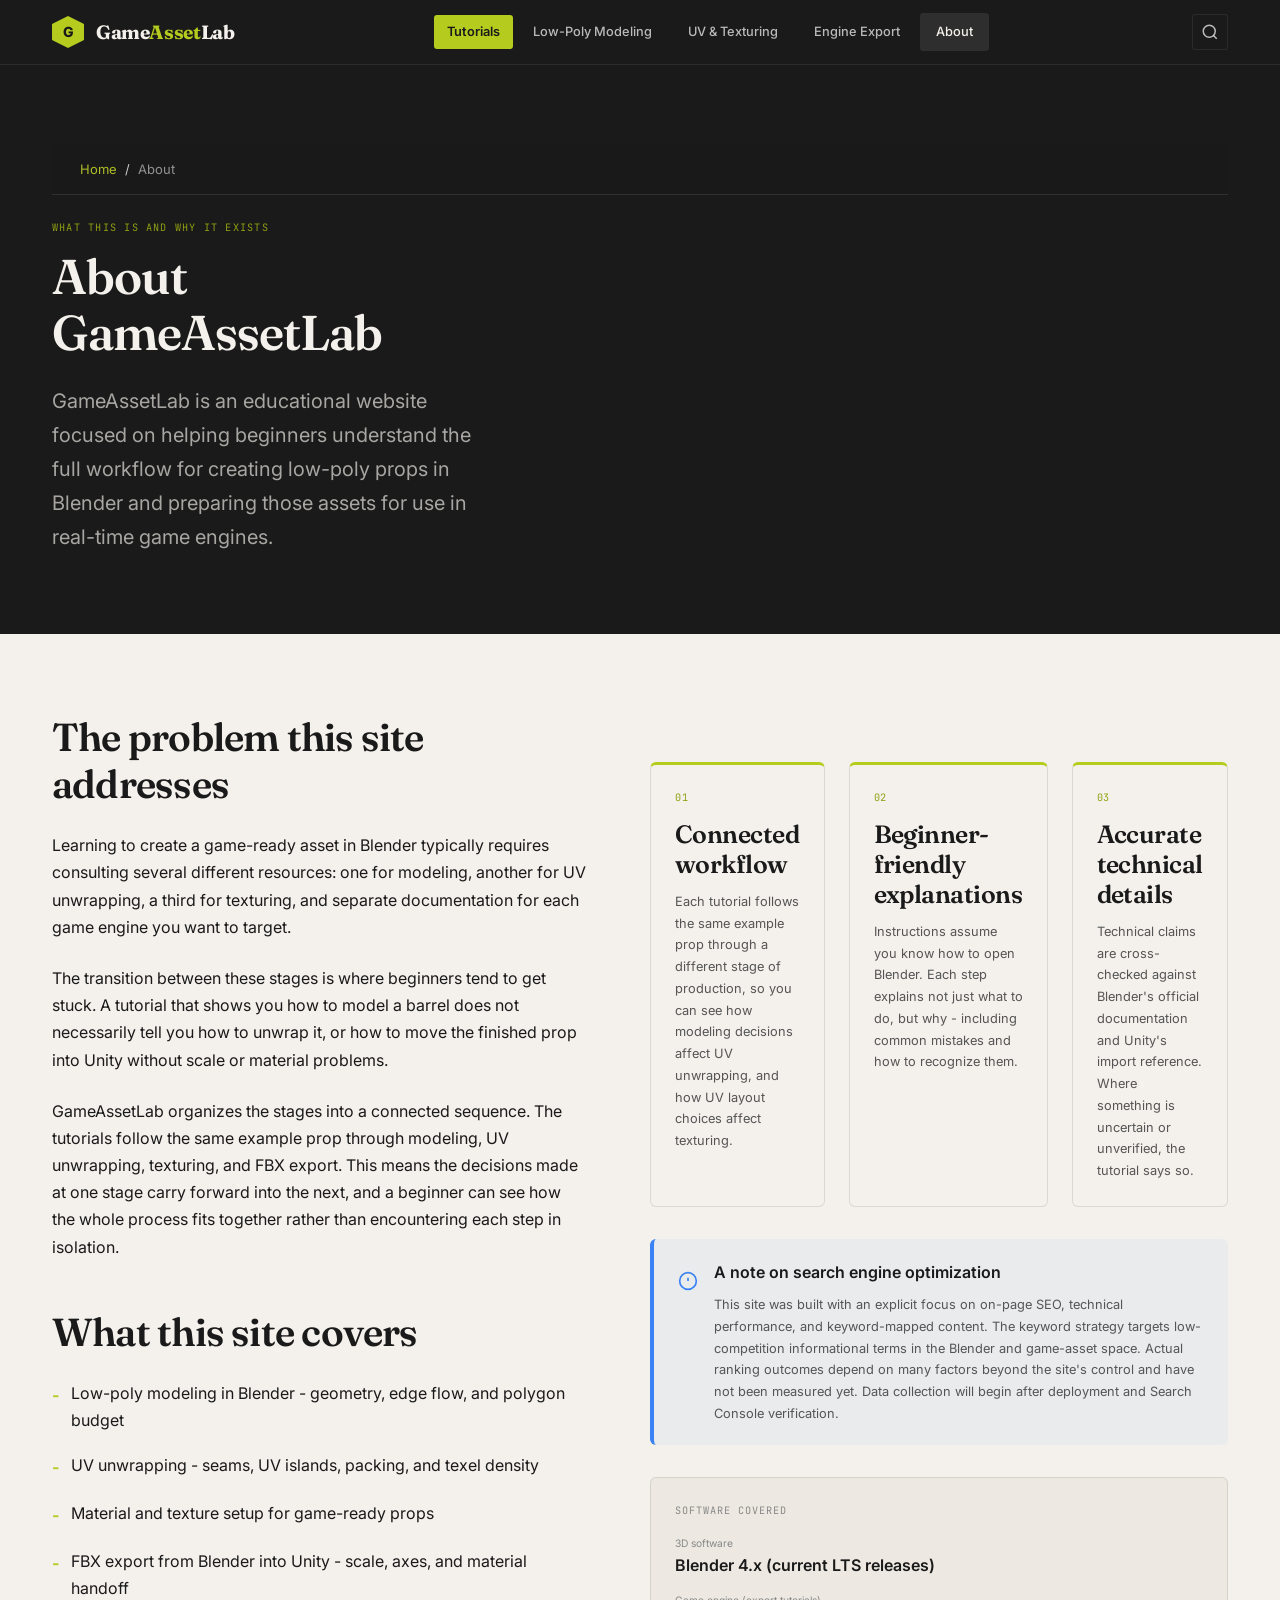
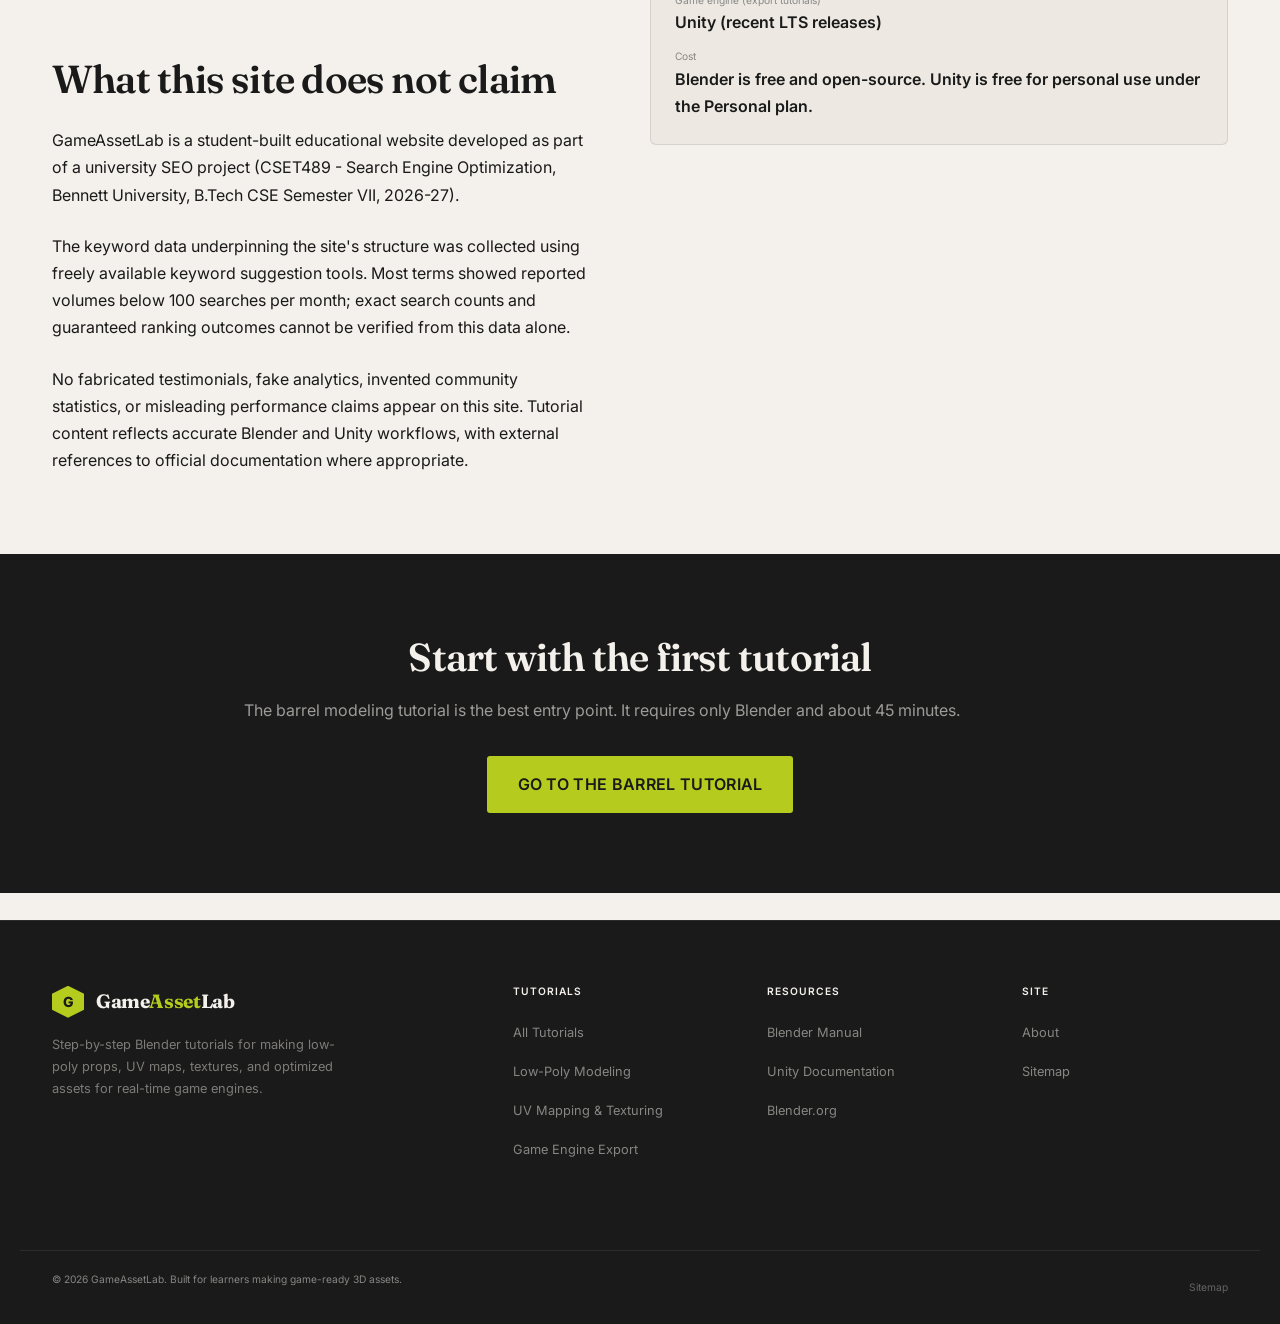
==== commit 6e8ed9a7: "Remove duplicate breadcrumbs from pages" ====
--- a/about/index.html
+++ b/about/index.html
@@ -169,8 +169,6 @@
 		</form>
 	</div>
 </header>
-
-<p id="breadcrumbs"><span><span><a href="/">Home</a></span> » <span class="breadcrumb_last" aria-current="page">About</span></span></p>
 <main id="main" tabindex="-1">
 
 	<!-- About hero -->
--- a/wp-content/themes/gameassetlab-theme/style.css
+++ b/wp-content/themes/gameassetlab-theme/style.css
@@ -1494,3 +1494,48 @@
   a { color: inherit; text-decoration: underline; }
   .article-page { grid-template-columns: 1fr; }
 }
+
+
+/* GameAssetLab — editorial breadcrumb styling */
+#breadcrumbs,
+.breadcrumbs {
+    background: #191919 !important;
+    color: #929292 !important;
+    border: 0 !important;
+    border-bottom: 1px solid #303030 !important;
+    padding: 14px max(24px, calc((100% - 1120px) / 2)) !important;
+    margin: 0 !important;
+    font-size: 13px !important;
+    line-height: 1.6 !important;
+}
+
+#breadcrumbs a,
+.breadcrumbs a {
+    color: #aebd28 !important;
+    text-decoration: none !important;
+    transition: color 0.2s ease;
+}
+
+#breadcrumbs a:hover,
+.breadcrumbs a:hover {
+    color: #d0e72a !important;
+    text-decoration: underline !important;
+}
+
+#breadcrumbs .breadcrumb_last {
+    color: #f4f1ec !important;
+}
+
+.breadcrumbs ol {
+    display: flex;
+    flex-wrap: wrap;
+    align-items: center;
+    gap: 8px;
+    list-style: none;
+    padding: 0 !important;
+    margin: 0 !important;
+}
+
+.breadcrumbs li {
+    margin: 0 !important;
+}
